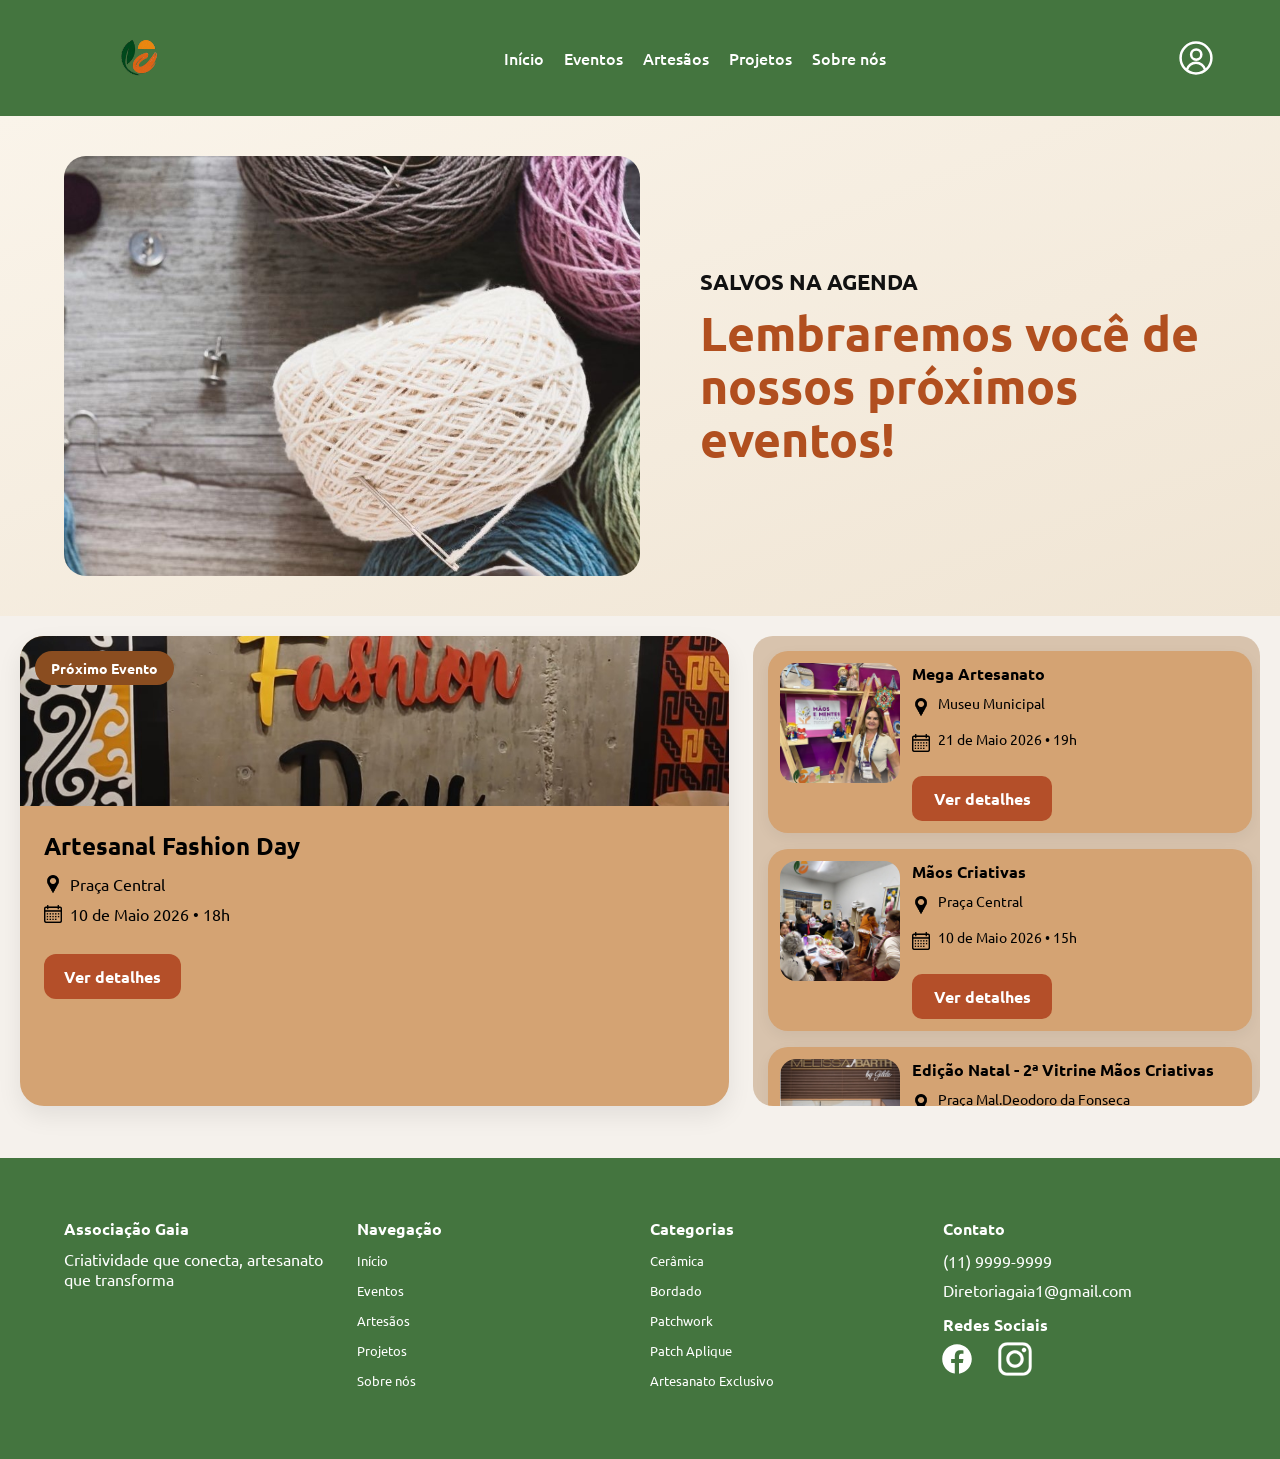
==== pages/agenda.html @ 04169948 "Corrige os links do footer para as categorias corretas." ====
<!DOCTYPE html>
<html lang="pt-BR">
<head>
    <meta charset="UTF-8">
    <meta name="viewport" content="width=device-width, initial-scale=1.0">
    <link rel="preconnect" href="https://fonts.googleapis.com">
<link rel="preconnect" href="https://fonts.gstatic.com" crossorigin>
<link href="https://fonts.googleapis.com/css2?family=Gravitas+One&family=Luckiest+Guy&family=Ubuntu:ital,wght@0,300;0,400;0,500;0,700;1,300;1,400;1,500;1,700&display=swap" rel="stylesheet">
    <title>Agenda | Associação Gaia</title>
    <link rel="stylesheet" href="../css/style.css">
    <script src="../js/script.js" defer></script>
</head>
<body>
    <!-- GLOBAL - HEADER PARA MOBILE E DESKTOP -->

    <header class="geral-header"> <!-- classe global -->
    <!-- MOBILE -->
      <nav class="mobile-header">
        <div class="mobile-header-container-flexbox-pai">
            <img src="../assets/logo-associacao-gaia.svg" alt="logo-gaia" class="header-logo-img">
            <img src="../assets/icone-tres-linhas-header.svg" alt="tres-linhas" class="header-tamanho-imagens" id="mobile-header-btn-menu">
        </div>
      </nav>

      <!-- DESKTOP -->
      <nav class="desktop-header"> 
        <img src="../assets/logo-associacao-gaia.svg" alt="logo-gaia" class="header-logo-img">
        <ul class="desktop-header-container-flexbox-pai">
            <li><a href="../index.html">Início</a></li>
            <li><a href="eventos.html">Eventos</a></li>
            <li><a href="artesaos.html">Artesãos</a></li>
            <li><a href="projetos.html">Projetos</a></li>
            <li><a href="sobre-nos.html">Sobre nós</a></li>
        </ul>
        <div>
            <img src="../assets/icone-user-header.svg" alt="icone-usuario" class="icone-usuario">
        </div>
      </nav>

      <aside id="mobile-header-sidebar">

        <div class="mobile-sidebar-cima">
             <button id="mobile-btnFechar-sidebar">X</button>
        </div>

        <div class="mobile-usuario-sidebar">
            <img src="../assets/icone-user-header.svg" alt="icone-usuario-sidebar" class="mobile-icone-usuario">
            <span>Minha conta</span>
        </div>

        <nav>
           <ul class="mobile-sidebar">
            <li><a href="../index.html">Início</a></li>
            <li><a href="eventos.html">Eventos</a></li>
           <li><a href="artesaos.html">Artesãos</a></li>
            <li><a href="projetos.html">Projetos</a></li>
            <li><a href="sobre-nos.html">Sobre nós</a></li>
           </ul>
        </nav>
      </aside>

      <div id="mobile-header-overlay" class="mobile-header-overlay-class"></div>
    </header>

    <main class="ga-page-agenda">
        <section class="ga-bck-agenda">
            <img src="../assets/capa-agenda.jpg" alt="Agenda de Eventos">
            <div class="ga-titulo-agenda">
                <h1>Salvos na Agenda</h1>
                <p class="ga-texto-titulo-agenda">Lembraremos você de nossos próximos eventos!</p>
            </div>
        </section>
        <section class="ga-agenda">

            <!-- PRÓXIMO EVENTO -->
            <section class="ga-layout-agenda">
                <section class="ga-proximo-evento">
                    <div class="ga-img-proximo">
                        <span class="ga-badge-proximo">Próximo Evento</span>
                        <img src="../assets/fashion-day.jpg" alt="Evento Fashion Day">
                    </div>
                    <div class="ga-info-proximo">
                        <h2>Artesanal Fashion Day</h2>
                    <div class="ga-local">
                        <img src="../assets/ponteiro-mapa.png" alt="">
                        <p>Praça Central</p>
                    </div>
                    <div class="ga-data">
                        <img src="../assets/calendario-eventos.png" alt="">
                        <p>10 de Maio 2026 • 18h</p>
                    </div>
                        <a href="evento.html?id=1" class="ga-btn-agenda">Ver detalhes</a>
                    </div>
                </section>

                <!-- OUTROS EVENTOS -->
                <section class="ga-lista-agenda">
                    <article class="ga-card-agenda" data-categoria="oficina">
                        <img src="../assets/maos-e-mentes.jpg" alt="Evento Mega Artesanato">
                        <div class="ga-card-info">
                            <h3>Mega Artesanato</h3>
                        <div class="ga-local">
                            <img src="../assets/ponteiro-mapa.png" alt="">
                            <p>Museu Municipal</p>
                        </div>
                        <div class="ga-data">
                            <img src="../assets/calendario-eventos.png" alt="">
                            <p>21 de Maio 2026 • 19h</p>
                        </div>
                            <a href="evento.html?id=2" class="ga-btn-card-agenda">Ver detalhes</a>
                        </div>
                    </article>

                    <article class="ga-card-agenda" data-categoria="exposicao">
                        <img src="../assets/maos-criativas.jpg" alt="Evento Mãos Criativas">
                        <div class="ga-card-info">
                            <h3>Mãos Criativas</h3>
                        <div class="ga-local">
                            <img src="../assets/ponteiro-mapa.png" alt="">
                            <p>Praça Central</p>
                        </div>
                        <div class="ga-data">
                            <img src="../assets/calendario-eventos.png" alt="">
                            <p>10 de Maio 2026 • 15h</p>
                        </div>
                            <a href="evento.html?id=3" class="ga-btn-card-agenda">Ver detalhes</a>
                        </div>
                    </article>

                    <article class="ga-card-agenda" data-categoria="feira">
                        <img src="../assets/Natal-maos-criativas.jpg" alt="Evento de natal mãos criativas">
                        <div class="ga-card-info">
                            <h3>Edição Natal - 2ª Vitrine Mãos Criativas</h3>
                        <div class="ga-local">
                            <img src="../assets/ponteiro-mapa.png" alt="">
                            <p>Praça Mal.Deodoro da Fonseca</p>
                        </div>
                        <div class="ga-data">
                            <img src="../assets/calendario-eventos.png" alt="">
                            <p>8 de Agosto 2026 • 20h</p>
                        </div>
                            <a href="evento.html?id=4" class="ga-btn-card-agenda">Ver detalhes</a>
                        </div>
                    </article>
                </section>
            </section>
        </section>
    </main>

    <!-- GLOBAL - FOOTER PARA MOBILE E DESKTOP -->
    <footer class="footer-container-grid-pai">
        <div class="footer-grid-bloco1">    
          <h3>Associação Gaia</h3>
          <p>Criatividade que conecta, artesanato que transforma</p>
        </div>

        <div class="footer-grid-bloco2">
            <h4>Navegação</h4>
            <ul>
                <li><a href="../index.html">Início</a></li>
                <li><a href="eventos.html">Eventos</a></li>
                <li><a href="artesaos.html">Artesãos</a></li>
                <li><a href="projetos.html">Projetos</a></li>
                <li><a href="sobre-nos.html">Sobre nós</a></li>
            </ul>
        </div>
           
        <div class="footer-grid-bloco3">
            <h4>Categorias</h4>
            <ul>
                <li><a href="artesaos.html" aria-label="Ver artesãos que trabalham com Cerâmica">Cerâmica</a></li>
                <li><a href="artesaos.html" aria-label="Ver artesãos que trabalham com Bordado">Bordado</a></li>
                <li><a href="artesaos.html" aria-label="Ver artesãos que trabalham com Patchwork">Patchwork</a></li>
                <li><a href="artesaos.html" aria-label="Ver artesãos que trabalham com Patch Aplique">Patch Aplique</a></li>
                <li><a href="artesaos.html" aria-label="Ver artesãos de Artesanato Exclusivo">Artesanato Exclusivo</a></li>
            </ul>
        </div>
    
        <div class="footer-grid-bloco4">
            <h4>Contato</h4>
            <p>(11) 9999-9999</p>
            <p>Diretoriagaia1@gmail.com</p>

            <h4>Redes Sociais</h4>
            <div>
                <a href="https://www.facebook.com/AssociacaoGAIA1" target="_blank">
                    <img src="../assets/icone-facebook-footer.svg" alt="icone-facebook-rodape"
                        class="header-tamanho-imagens footer-rede-social" loading="lazy" width="400" height="300">
                </a>
                <a href="https://www.instagram.com/associacaogaia/" target="_blank">
                    <img src="../assets/icone-instagram-footer.svg" alt="icone-instagram-rodape"
                        class="header-tamanho-imagens footer-rede-social" loading="lazy" width="400" height="300">
                </a>
            </div>
        </div>   
    </footer>
        <div vw class="enabled">
    <div vw-access-button class="active"></div>
    <div vw-plugin-wrapper>
        <div class="vw-plugin-top-wrapper"></div>
    </div>
</div>
</body>
</html>
---- css/style.css ----
/* ==========================
    VARIÁVEIS
========================== */

/* :ROOT */
:root{
  --cor-principal:#44753f; 
  --cor-fonte: white; 
  --cor-fonte-preta: #1c1c1c; 
  --cor-botao-principal: #b44f29; 
  --cor-badge: #6b4f2a;
  --cor-flecha: #b14f1f;
  --cor-info-artesao: #d4a373;
  --cor-botao-hover: #a34d22;
  --cor-fonte-medio: #4a3f37;
  --cor-fonte-claro:  #6c5848;
  --cor-fundo-bege-claro: #fff8f3;
  --cor-marrom-claro: #7a3118;
  --cor-hover-btn-artesao: #4e3a1e;
  --cor-destaque-sn: #f0a060;
  --cor-bege-claro-gradiante: #faf4ea;
  --cor-bege2-claro-gradiante: #f6ecdd;
  --cor-hover-link:   #f4f4f4;
  --cor-verde-titulo: #3a6b35;
  --cor-hero-medio:   #f0e5d4;
  --cor-fonte-escuro: #4f3021;
  --cor-fonte-marrom-medio: #5c2612;
}

/* ==========================
    RESET
========================== */
* {
    margin: 0;
    padding: 0;
    box-sizing: border-box; 
}

img {
    max-width: 100%;  
    display: block;
}
/* ==========================
   CLASSES BASE
========================== */

.card-base{
    display: flex;
    flex-direction: column;
    border-radius: 10px;
    overflow: hidden;
    box-shadow: 0 4px 18px rgba(60, 33, 20, 0.08);
    transition: transform 0.22s ease, box-shadow 0.22s ease;
}

.card-base:hover{
    transform: translateY(-4px);
    box-shadow: 0 14px 32px rgba(60, 33, 20, 0.14);
}

.card-base__img{
    width: 100%;
    object-fit: cover;
    display: block;
    flex-shrink: 0;
}

.card-base__corpo{
    display: flex;
    flex-direction: column;
    padding: 12px;
    flex: 1;
}

.pagina-base__gradiante{
    background: linear-gradient(180deg, var(--cor-bege-claro-gradiante) 0%, var(--cor-bege2-claro-gradiante) 100%);
    color: var(--cor-fonte-preta);
}

.wrap-base__central{
    max-width: 76rem;
    margin: 0 auto;
    padding: 0 1.25rem;
}

.hero-base__gradiente {
    background: linear-gradient(160deg, var(--cor-bege-claro-gradiante) 0%, var(--cor-bege2-claro-gradiante) 100%);
}

.hero-base__titulo {
    font-size: clamp(2.1rem, 5.5vw, 3.8rem);
    font-weight: 700;
    line-height: 1.05;
    letter-spacing: -0.03em;
    color: var(--cor-fonte-preta);
    margin-bottom: 1rem;
}

.hero-base__paragrafo{
   font-size: 1rem;
   line-height: 1.65;
   color: var(--cor-fonte-medio);
   max-width: 32rem;
   margin-bottom: 1.75rem; 
}

.btn-base__principal{
    display: inline-block;
    background: var(--cor-botao-principal);
    color: var(--cor-fonte);
    font-weight: 700;
    font-size: 0.95rem;
    padding: 0.8rem 1.75rem;
    border-radius: 0.5rem;
    text-decoration: none;
    transition: background 0.2s, transform 0.2s;
}

.btn-base__principal:hover,
.btn-base__principal:focus-visible{
    background: var(--cor-botao-hover);
    transform: translateY(-2px);
    outline: none;
}

.label-base__secao{
    display: inline-block;
    font-size: 0.78rem;
    font-weight: 700;
    letter-spacing: 0.08em;
    text-transform: uppercase;
    color: var(--cor-botao-principal);
    margin-bottom: 0.5rem;
}

.catalogo-base__grid{
    display: grid;
    gap: 1.25rem;
}

.catalogo-base__head{
    display: grid;
    gap: 1rem;
    margin-bottom: 1.75rem;
}

.filtros-base__wrap{
    display: flex;
    flex-wrap: wrap;
    gap: 0.5rem;
    margin-bottom: 2rem;
}

.filtro-base__btn{
    border: 2px solid rgba(47, 39, 34, 0.18);
    border-radius: 999px;
    background: transparent;
    color: var(--cor-fonte-medio);
    font-size: 0.88rem;
    font-weight: 600;
    padding: 0.45rem 1.1rem;
    cursor: pointer;
    transition: background 0.18s, color 0.18s, border-color 0.18s;
}

.filtro-base__btn:hover,
.filtro-base__btn:focus-visible{
    border-color: var(--cor-botao-principal);
    color: var(--cor-botao-principal);
    outline: none;
}

.filtro-base-btn__ativo,
.sa-filter-btn--active,
.ln-art-tab--active{
    background: var(--cor-botao-principal);
    border-color: var(--cor-botao-principal);
    color: var(--cor-fonte);
}

.lista-base__vazia{
    text-align: center;
    color: var(--cor-fonte-medio);
    font-size: 1rem;
    padding: 3rem 0;
}

body{
    font-family: "Ubuntu", sans-serif;
}

/* ==========================
   HEADER
========================== */

/* GLOBAL - APLICADO PARA MOBILE E DESKTOP*/
.geral-header{
    background-color: var(--cor-principal);
    color: var(--cor-fonte);
}

/* GLOBAL - CSS DO HEADER PARA MOBILE */
.mobile-header-container-flexbox-pai{
    display: flex; 
    justify-content: space-between;
    align-items: center;
    padding: 1rem 1rem 1rem 0; 
    font-size: 0.875rem;
    width: 100%; 
}

.header-tamanho-imagens {
    width: 26px;     
    height: auto;    
    display: block; 
    margin-right: 30px; 
}

.header-logo-img{
    width: 150px;
    height: auto;
    display: block;
}

.desktop-header{
   display: none;
}

#mobile-header-sidebar{
    position: fixed;
    top: 0;
    right: 0;
    width: 250px;
    height: 100%;
    background-color: var(--cor-principal);
    z-index: 1000;
    transform: translateX(100%);
    transition: 0.5s;
    padding: 20px;
}

#mobile-header-sidebar.active{
    transform: translateX(0); 
}

.mobile-sidebar a{
    color: var(--cor-fonte);
    text-decoration: none;
    font-size: 1.1rem;
}

.mobile-sidebar li{
    margin-bottom: 25px;
    list-style: none;
}

.mobile-sidebar li:last-child {
    margin-bottom: 0;
}

.mobile-header-overlay-class{
    position: fixed;
    top: 0;
    left: 0;
    width: 100%;
    height: 100%;
    background: rgba(0,0,0,0.6);
    z-index: 999;
    display: none;
}

.mobile-header-overlay-class.active{
    display: block;
}

.mobile-sidebar-cima{
    display: flex;
    justify-content: flex-end;
    width: 100%;
}

#mobile-btnFechar-sidebar{
    background: none;
    border: none;
    color: var(--cor-fonte);
    font-size: 2rem;
    cursor: pointer;
    padding: 10px;
    line-height: 1;
}

.mobile-usuario-sidebar{
    display: flex;
    flex-direction: column;
    align-items: center;
    padding: 20px 0;
    border-bottom: 1px solid  rgba(255, 255, 255, 0.1);
    margin-bottom: 20px;
}

.mobile-icone-usuario{
    width: 60px;
    height: 60px;
    border-radius: 50%;
    margin-bottom: 10px;
}

/* ---------- LARISSA - INDEX ---------- */

/* DESTAQUE DO MÊS - CSS PARA MOBILE */

.la-secao-destaque-mes{
   display: flex;
   flex-direction:column;
   align-items: center;
   padding: 40px 20px;
   color: var(--cor-fundo-bege-claro);
   text-align: center;
   gap: 20px;
   position: relative;
   background-color: transparent;
   background-image: url('../assets/destaque-mes-mg-fundo.png');
   background-size: cover;
   background-position: center;
}

.la-destaque-mes-badge{
    background-color: var(--cor-badge);
    color: var(--cor-fonte);
    padding: 5px 15px;
    border-radius: 20px;
    font-size: 0.8rem;
    font-weight: bold;
    display: inline-block;
    margin-bottom: 15px;
}

.la-destaque-mes-div h1{
    font-size: clamp(1.8rem, 7vw, 3rem); 
    color: var(--cor-fonte-preta);
    font-weight: 800;
    margin-bottom: 20px;
    line-height: 1.3;
    overflow: hidden;
}

.la-destaque-titulo-destaque{
    color: var(--cor-botao-principal);
    display: block;
    white-space: nowrap;
}

.la-destaque-mes-info p{
    font-size: 1.1rem;
    color: var(--cor-fonte-preta);
    margin-bottom: 8px;         
    letter-spacing: 0.03em;     
}

.la-destaque-mes-botoes{
    display: flex;
    flex-direction: column;
    width: 100%;
    max-width: 300px;
    gap: 15px;
    margin-top: 20px;
}

.la-btn-destaque-mes{
    display: flex;
    align-items: center;
    justify-content: center;
    gap: 5px;
    background-color: var(--cor-botao-principal);
    color: var(--cor-fonte);
    padding: 12px 25px;
    border-radius: 8px;
    text-decoration: none;
    font-weight: bold;
    font-size: 1rem;           
    letter-spacing: 0.08em;
    text-transform: uppercase;
}

.la-btn-destaque-mes img{
    width: 18px;
    height: auto;
}

.la-btn-destaque-mes:hover{
    background-color: var(--cor-botao-hover);
     transition: background-color 0.2s;
}

.la-imagem-principal-destaque{
    width: 100%;
    max-width: 600px;
    height: 320px;
    object-fit: cover;
    border-radius: 15px;
    box-shadow: 0 10px 20px rgba(0,0,0,0.1);
}

.la-destaque-mes-imagem{
    display: flex;
    flex-direction: column;
    align-items: center;
    width: 100%;
    max-width: 600px;
} 

.la-destaque-mes-imagem p{
    font-size: 1rem;
    color: var(--cor-fonte-preta);
    margin-top: 15px;
    font-style: italic;
    max-width: 400px;
    width: 100%;
    line-height: 1.5;
    letter-spacing: 0.03em;
}

.la-destaque-mes-info{
    display: flex;
    align-items: center;
    justify-content: center;
    gap: 10px;
    margin-bottom: 15px;
}

.la-icones-destaque-mes{
    width: 22px;
    height: auto;
    object-fit: contain;
    display: block;
}

.la-destaque-mes-info p{
    margin: 0;
    line-height: 1;
}

.la-secao-destaque-mes::before{
        content: '';
        position: absolute;
        inset: 0;
        background: rgba(253, 251, 246, 0.75);
        z-index: 0;
}

.la-destaque-mes-div, .la-destaque-mes-imagem{
        position: relative;
        z-index: 1;
}

.la-carrossel-wrapper,
.la-artesaos-carrossel-wrapper {
    max-width: 100%;
    align-items: stretch; 
}

/* ----- LANA - ARTESÃOS ----- */

/* ----- HEADER ARTESÃOS - CSS PARA MOBILE -----*/

/* HERO */
.ln-art-hero {
    padding: 1.25rem 0 1.5rem;
}

.ln-art-hero-inner {
    display: grid;
    gap: 0.75rem;
}

.ln-art-highlight{ 
    color: var(--cor-botao-principal); 
}

.ln-art-hero-copy {
    position: relative;
    z-index: 1;
    max-width: 56rem;
}

.ln-art-hero-copy p {
    font-size: 1rem;
    line-height: 1.65;
    color:  var(--cor-fonte-medio);
    max-width: 32rem;
    margin-bottom: 1.75rem;
}

/* ----- LANA — ARTESÃ SOLO ----- */

/* ----- HEADER ARTESÃ SOLO - CSS PARA MOBILE ----- */
.ln-det-page {
    background: linear-gradient(180deg, var(--cor-bege-claro-gradiante) 0%, var(--cor-bege2-claro-gradiante) 100%);
    color:  var(--cor-fonte-preta);
}

/* HERO */
.ln-det-hero {
    background: transparent;
    padding: 2.5rem 0 3rem;
}

.ln-det-hero-inner {
    display: grid;
    gap: 2rem;
}

.ln-det-lead {
    font-size: 1rem;
    line-height: 1.65;
    color:  var(--cor-fonte-medio);
    max-width: 34rem;
    margin-bottom: 1.2rem;
}

.ln-det-tags {
    display: flex;
    flex-wrap: wrap;
    gap: 0.45rem;
    margin-bottom: 1.5rem;
}

.ln-det-tags span {
    font-size: 0.8rem;
    font-weight: 600;
    color:  var(--cor-fonte-medio);
    background: rgba(180, 79, 41, 0.1);
    border-radius: 999px;
    padding: 0.3rem 0.8rem;
}

.ln-det-hero-actions {
    display: flex;
    flex-wrap: wrap;
    gap: 0.75rem;
    align-items: center;
}

.ln-det-btn-ghost {
    font-size: 0.88rem;
    font-weight: 700;
    color:  var(--cor-fonte-medio);
    text-decoration: none;
    transition: color 0.18s;
}

.ln-det-btn-ghost:hover { 
    color: var(--cor-botao-principal); 
}

/* ----- SARA - PROJETOS ----- */

/* HEADER PROJETOS — CSS PARA MOBILE */

/* RÓTULOS */
.sa-label--light { color: rgb(255, 255, 255); }

/* HERO */
.sa-hero {
    padding: 2.5rem 0 3rem;
}

.sa-hero-inner {
    display: grid;
    gap: 2rem;
}

.sa-highlight { 
    color: var(--cor-botao-principal); 
}

.sa-hero-copy .hero-base__titulo {
    font-size: clamp(2.1rem, 5.5vw, 3.8rem);
    color: var(--cor-fonte-preta);
    margin-bottom: 1rem;
}

.sa-hero-copy p {
    font-size: 1rem;
    line-height: 1.65;
    color:  var(--cor-fonte-medio);
    max-width: 32rem;
    margin-bottom: 1.75rem;
}

.sa-btn--outline {
    background: transparent;
    border: 2px solid rgba(255,255,255,0.8);
    color: var(--cor-fonte);
}

.sa-btn--outline:hover,
.sa-btn--outline:focus-visible {
    background: rgba(255,255,255,0.15);
}

/* ----- LANA — SOBRE NÓS -----*/

/* ----- HEADER SOBRE NÓS - CSS PARA MOBILE -----*/
.ln-sn-page {
    background: linear-gradient(180deg, var(--cor-bege-claro-gradiante) 0%, var(--cor-bege2-claro-gradiante) 100%);
    color: var(--cor-fonte-preta);
}

.ln-sn-wrap {
    max-width: 76rem;
    margin: 0 auto;
    padding: 0 1.25rem;
}

.ln-sn-btn {
    display: inline-block;
    background: var(--cor-botao-principal);
    color: var(--cor-fonte);
    font-weight: 700;
    font-size: 0.95rem;
    padding: 0.8rem 1.75rem;
    border-radius: 0.5rem;
    text-decoration: none;
    transition: background 0.2s, transform 0.2s;
}

.ln-sn-btn:hover,
.ln-sn-btn:focus-visible {
    background: var(--cor-botao-hover);
    transform: translateY(-2px);
    outline: none;
}

.ln-sn-testimonial-footer {
    display: flex;
    align-items: center;
    justify-content: space-between;
    gap: 1rem;
    border-top: 1px solid rgba(47, 39, 34, 0.08);
    padding-top: 0.85rem;
    margin-top: auto;
}

.ln-sn-testimonial-footer strong {
    display: block;
    font-size: 0.9rem;
    color: var(--cor-fonte-preta);
    margin-bottom: 0.1rem;
}

.ln-sn-testimonial-footer span {
    font-size: 0.78rem;
    color: var(--cor-fonte-claro);
}

.ln-sn-hist-top,
.ln-sn-hist-side {
    display: flex;
    align-items: flex-start;
    gap: 0.75rem;
}

/* HERO */
.ln-sn-hero {
    position: relative;
    padding: 5rem 0 5.5rem;
    min-height: 30rem;
    display: flex;
    align-items: center;
    overflow: hidden;
}

.ln-sn-hero::before {
    content: "";
    position: absolute;
    inset: -10px;
    background: url('../assets/fundo-sobrenos.jpg') center/cover no-repeat;
    filter: blur(5px);
    z-index: 0;
}

.ln-sn-hero::after {
    content: "";
    position: absolute;
    inset: 0;
    background: linear-gradient(to bottom, rgba(15,8,4,0.48) 0%, rgba(15,8,4,0.68) 100%);
    z-index: 1;
}

.ln-sn-hero .ln-sn-wrap {
    position: relative;
    z-index: 2;
}

.ln-sn-hero-inner {
    display: flex;
    flex-direction: column;
    align-items: center;
    text-align: center;
}

.ln-sn-hero-copy {
    max-width: 54rem;
}

.ln-sn-hero .ln-sn-label {
    color: var(--cor-destaque-sn);
}

.ln-sn-hero-copy h1 {
    font-size: clamp(2.4rem, 6vw, 4.4rem);
    font-weight: 700;
    line-height: 1.05;
    letter-spacing: -0.03em;
    color: var(--cor-fonte);
    margin-bottom: 1rem;
}

.ln-sn-highlight { 
    color: var(--cor-destaque-sn); 
}

.ln-sn-hero-copy p {
    font-size: 1.05rem;
    line-height: 1.65;
    color: rgba(255,255,255,0.78);
    max-width: 38rem;
    margin: 0 auto 1.75rem;
}

.ln-sn-btn-ghost {
    display: inline-block;
    border: 2px solid rgba(47, 39, 34, 0.2);
    color:  var(--cor-fonte-medio);
    font-weight: 700;
    font-size: 0.9rem;
    padding: 0.7rem 1.4rem;
    border-radius: 0.5rem;
    text-decoration: none;
    transition: border-color 0.18s, color 0.18s;
    white-space: nowrap;
}

.ln-sn-btn-ghost:hover {
    border-color: var(--cor-botao-principal);
    color: var(--cor-botao-principal);
}

/* GLOBAL - CSS DO HEADER PARA TABLET E DESKTOP */
@media(min-width: 768px){
    .mobile-header{
        display: none;
    }

    .desktop-header{
        display: flex;
        justify-content: space-between;
        align-items: center;
        padding: 1rem 5%;
    }

    .desktop-header-container-flexbox-pai{
        display: flex;
        gap: 20px;
        list-style: none;
    }

    .desktop-header-container-flexbox-pai a{
        color: var(--cor-fonte);
        text-decoration: none;
        font-weight: 500;
    }

    .icone-usuario{
        width: 40px;
        height: auto;
        display: block;
    }

     .desktop-header-container-flexbox-pai a:hover {
        color: var(--cor-hover-link);
        text-decoration: underline; 
        transition: 0.3s;
    }
}

/*==========================
HEADER - CSS PARA TABLETS 
==========================*/

/* ---------- LARISSA - INDEX ---------- */
@media(min-width: 768px){

     .la-carrossel {
        grid-auto-columns: 49%;
    }

    .la-artesaos-carrossel {
        grid-auto-columns: calc(50% - 8px);
    }

    .la-destaque-titulo-destaque {
        white-space: normal;
    }

    .la-secao-destaque-mes{
        flex-direction: row;
        justify-content: center;
        align-items: center;
        text-align: left;
        padding: 80px 5%;
        gap: 40px;
        margin: 0 auto;    
    }

    .la-destaque-mes-div{
        display: flex;
        flex: 1;
        flex-direction: column;
        align-items: flex-start;
        max-width: 480px;       
    }

    .la-destaque-mes-imagem{
        display: flex;
        flex: 0 0 auto;       
        flex-direction: column;
        align-items: center;
        width: 380px;            
    }

    .la-destaque-mes-botoes{
        flex-direction: row;
        max-width: none;
        width: auto;
    }

    .la-imagem-principal-destaque{
        max-width: 380px;
        height: 220px;
        object-fit: cover;
        display: block;
    }

    .la-destaque-mes-info{
        justify-content: flex-start;
        width: 100%;
    }

    .la-destaque-mes-wrapper{
        display: flex;
        flex-direction: row;
        align-items: center;
        gap: 40px;
        max-width: 1000px;
        width: 100%;
        margin: 0 auto;
    }
}

/* DESTAQUE DO MÊS - CSS PARA DESKTOP */

@media(min-width: 1200px){
      .la-secao-destaque-mes {
        display: grid;
        grid-template-columns: minmax(450px, 1fr) minmax(400px, 1fr); 
        column-gap: clamp(2rem, 5vw, 7.5rem);
        width: 100%;
        max-width: none;
        margin: 0;         
        justify-content: center;
        padding-left: clamp(2rem, 10vw, 15rem);  
        padding-right: clamp(2rem, 10vw, 15rem);
    }

    .la-destaque-mes-div{
        max-width: 560px;
    }

    .la-destaque-mes-div h1{
        font-size: clamp(2.1rem, 5.5vw, 3.8rem);
        margin-bottom: 30px;
    }

    .la-destaque-mes-imagem{
        width: 100%;
        max-width: 600px;
    }

    .la-imagem-principal-destaque{
        width: 100%;
        max-width: 600px;
        height: 320px;
        object-fit: cover;
    }
}

/* GLOBAL - CSS FOOTER PARA MOBILE */
.footer-container-grid-pai {
    display: grid;
    grid-template-columns: repeat(2, 1fr);
    gap: 20px;
    padding: 40px 16px;
    background-color: var(--cor-principal);
    color: var(--cor-fonte);
}

.footer-container-grid-pai h3, 
.footer-container-grid-pai h4 {
    margin-bottom: 10px;
    font-size: 1rem;
}

.footer-container-grid-pai ul {
    list-style: none;
}

.footer-container-grid-pai li {
    margin-bottom: 10px;
}

.footer-container-grid-pai a {
    text-decoration: none; 
    color: var(--cor-fonte);
    font-size: 0.8rem;
    transition: 0.3s;
}

.footer-container-grid-pai a:hover {
    opacity: 0.7; 
}

.footer-grid-bloco4 div {
    display: flex;
    gap: 0px;
    margin-top: 10px;
    align-items: center;
}

.footer-grid-bloco4 img {
    cursor: pointer;
    width: 28px;
    transition: transform 0.2s;
}

.footer-grid-bloco4 img:hover {
    transform: scale(1.2); 
}

.footer-grid-bloco4 p{
    line-height: 1.6; 
      margin-bottom: 0.2rem;
}

.footer-grid-bloco4 h4{
    margin-top: 10px;
    margin-bottom: 10px;
}

.footer-grid-bloco4 h4:first-child {
    margin-top: 0;
}

.footer-rede-social{
    transform: scale(1.2);
}

/* GLOBAL - CSS FOOTER PARA DESKTOP */
@media (min-width: 768px) {
    .footer-container-grid-pai {
        grid-template-columns: repeat(4, 1fr); /* Footer separado em 4 colonas */
        align-items: start;
        padding: 60px 5%;
    }
}

/* ---------- LARISSA - INDEX ---------- */

/* EVENTOS EM DESTAQUE - CSS PARA MOBILE */
.la-proximas-feiras{
    padding: 40px 20px 20px;
    background-color: var(--cor-fundo-bege-claro);
    text-align: center;
    border-top: 2px solid rgba(77, 43, 28, 0.2);
}

.la-proximas-feiras-titulos h2 {
    font-size: 1.8rem;
    color: var(--cor-fonte-preta);
    letter-spacing: 0.08em;
    margin-bottom: 10px;
}

.la-proximas-feiras-titulos p{
    font-size: 1rem;
    color: var(--cor-fonte-preta);
    max-width: 480px;
    margin: 0 auto 30px;
    line-height: 1.5;
}

.la-carrossel-wrapper{
    display: grid;
    grid-template-columns: 36px 1fr 36px;
    align-items: center;
    gap: 10px;
    max-width: 100%;
    margin: 0 auto;
}

.la-carrossel{
    display: grid;
    grid-auto-flow: column;
    grid-auto-columns: 100%;
    gap: 18px;
    overflow-x: auto;
    scroll-snap-type: x mandatory;
    scroll-behavior: smooth;
    -webkit-overflow-scrolling: touch;
    scrollbar-width: none;
    list-style: none;
    padding: 8px 2px;
}

.la-carrossel::-webkit-scrollbar{
    display: none;
}

.la-card{
    scroll-snap-align: start;
}

.la-card-inner{
    display: grid;
    grid-template-rows: 1fr auto;
    grid-template-columns: 1fr;
    position: relative;
    border-radius: 12px;
    overflow: hidden;
    aspect-ratio: 1/1;
    background-color: var(--cor-fonte-preta);
    transition: transform 0.3s ease;
    cursor: pointer;
}

.la-card-img {
    grid-row: 1 / -1;            
    grid-column: 1;
    width: 100%;
    height: 100%;
    object-fit: cover;
    display: block;
}

.la-card-badge {
    position: absolute;
    top: 12px;
    left: 12px;
    background-color: var(--cor-badge);
    color: var(--cor-fonte);
    padding: 4px 12px;
    border-radius: 20px;
    font-size: 0.75rem;
    font-weight: bold;
}

.la-card-btn {
    position: absolute;
    bottom: 12px;
    left: 12px;
    display: inline-flex;
    align-items: center;
    gap: 6px;
    background-color: var(--cor-flecha);
    color: var(--cor-fonte);
    padding: 8px 16px;
    border-radius: 8px;
    text-decoration: none;
    font-weight: bold;
    transition: background-color 0.2s;
    font-size: 1rem;           
    letter-spacing: 0.08em;
}

.la-card-btn:hover {
    background-color: var(--cor-botao-hover);
}

.la-carrossel-dots {
    display: none;
    justify-content: center;
    gap: 8px;
    margin-top: 16px;
}

.la-dot {
    width: 8px;
    height: 8px;
    border-radius: 50%;
    background-color: #ccc;
    cursor: pointer;
    border: none;
    transition: background-color 0.3s;
}

.la-dot.active {
    background-color: var(--cor-flecha);
}

.la-btn-ver-mais,
.la-btn-artesaos-ver-mais{
    display: inline-flex;
    align-items: center;
    gap: 8px;
    margin-top: 30px;
    background-color: var(--cor-badge);
    color: var(--cor-fonte);
    padding: 12px 25px;
    border-radius: 8px;
    text-decoration: none;
    font-weight: bold;
    transition: background-color 0.2s;
    font-size: 1.2rem;           
    letter-spacing: 0.08em;
}

.la-btn-artesaos-ver-mais {
    font-size: 1.2rem;
    padding: 14px 28px;     
    letter-spacing: 0.05em;
}

.la-btn-ver-mais img {
    width: 18px;
    height: auto;
}

.la-btn-ver-mais:hover,
.la-btn-artesaos-ver-mais:hover {
    background-color: var(--cor-hover-btn-artesao);
}

.la-card-inner:hover {
    transform: scale(1.04);
}

.la-card-inner:active {
    transform: scale(0.97); 
    transition: transform 0.1s ease;
}

/*  EVENTOS EM DESTAQUE - CSS PARA TABLETS  */
@media (min-width: 768px) {
    .la-carrossel {
        grid-auto-columns: 49%;
    }

    .la-artesaos-carrossel {
        grid-auto-columns: calc(50% - 8px);
    }

    .la-destaque-titulo-destaque {
        white-space: normal;
    }

    .la-secao-destaque-mes{
        flex-direction: row;
        justify-content: center;
        align-items: center;
        text-align: left;
        padding: 80px 5%;
        gap: 40px;
        margin: 0 auto;    
    }
}

/*  EVENTOS EM DESTAQUE - CSS PARA DESKTOP  */
@media (min-width: 1024px) {
    .la-proximas-feiras {
        padding: 60px 5% 30px;
    }

    .la-carrossel {
        grid-auto-columns: 32.5%;
    }

    .la-proximas-feiras-titulos h2 {
        font-size: 2.2rem;
    }
}

/* ARTESAOS EM DESTAQUE - MOBILE */
.la-artesaos-destaque {
    padding: 20px 20px 40px;
    background-color: var(--cor-hero-medio);
    text-align: center;
    border-top: 2px solid rgba(77, 43, 28, 0.2);
}

.la-artesaos-header h2 {
    font-size: 1.8rem;
    color: var(--cor-fonte-preta);
    letter-spacing: 0.08em;
    margin-bottom: 15px;
}

.la-artesaos-header p {
    font-size: 1rem;
    color: var(--cor-fonte-medio);
    max-width: 500px;
    margin: 0 auto 15px;
    line-height: 1.5;
}

.la-artesaos-carrossel-wrapper {
    display: grid;
    grid-template-columns: 36px minmax(0, 1fr) 36px;
    align-items: center;
    gap: 10px;
}

.la-artesaos-carrossel {
    display: grid;
    grid-auto-flow: column;
    grid-auto-columns: 100%;
    gap: 16px;
    overflow-x: auto;
    scroll-snap-type: x mandatory;
    scroll-behavior: smooth;
    -webkit-overflow-scrolling: touch;
    scrollbar-width: none;
    list-style: none;
    padding: 8px 2px;
    min-width: 0;
}

.la-artesaos-carrossel::-webkit-scrollbar {
    display: none;
}

.la-artesao-card {
    display: flex;
    scroll-snap-align: start;
    min-width: 0;
}

.la-artesao-inner {
    display: grid;
    grid-template-rows: auto 1fr;
    height: 100%;
    width: 100%;
}

.la-artesao-inner:hover {
    transform: scale(1.03);
}

.la-artesao-inner:active {
    transform: scale(0.97);
    transition: transform 0.1s ease;
}

.la-artesao-foto {
    background-color: var(--cor-fonte-preta);
    aspect-ratio: unset;
    width: 100%;
    height: 200px;
    overflow: hidden;
}

.la-artesao-foto img {
    width: 100%;
    height: 100%;
    object-fit: cover;
    display: block;
}

.la-artesao-info {
    background-color: var(--cor-info-artesao);
    padding: 16px;
    text-align: left;
    font-weight: 700;           
    font-size: 1rem;            
    letter-spacing: 0.08em; 
}

.la-artesao-info h3 {
    color: var(--cor-fonte-marrom-medio);
    font-size: 1.1rem;
    margin-bottom: 4px;
}

.la-artesao-info p {
    color: var(--cor-fonte-marrom-medio);
    font-size: 0.85rem;
    margin-bottom: 10px;
}

.la-artesao-badges {
    display: flex;
    flex-wrap: wrap;
    gap: 6px;
}

.la-badge {
    background-color: rgba(0,0,0,0.25);
    color: var(--cor-fonte);
    padding: 3px 10px;
    border-radius: 20px;
    font-size: 0.75rem;
}
/* CLASSE PARA OS BOTÕES EM FLECHA NAS SEÇÕES EVENTOS E ARTESÃOS */
.la-btn-flecha{
    width: 36px;
    height: 36px;
    border: none;
    border-radius: 50%;
    background-color: var(--cor-flecha);
    display: flex;
    align-items: center;
    justify-content: center;
    cursor: pointer;
    padding: 0;
}

.la-btn-flecha img{
    width: 18px;
    height: 18px;
    object-fit: contain;
}

.la-btn-flecha:hover {
    background-color: var(--cor-botao-hover);
}

/* ARTESÕES EM DESTAQUE - DESKTOP */
@media (min-width: 1024px) {
    .la-artesaos-destaque {
        padding: 30px 5% 60px;
    }

    .la-artesaos-header h2 {
        font-size: 2.2rem;
    }

    .la-proximas-feiras {
        padding: 60px 5% 30px;
    }

    .la-artesaos-carrossel {
        grid-auto-columns: calc(33.333% - 11px);
    }
}
/*------------------------------*/

/* ----- SARA ----- */

/* MOSAICO HERO */
.sa-hero-mosaic {
    display: grid;
    grid-template-columns: 1fr 1fr;
    grid-template-rows: 11rem 9rem;
    gap: 0.75rem;
}

.sa-mosaic-main{ 
    grid-column: 1 / -1; 
}

.sa-mosaic-img {
    border-radius: 1rem;
    display: flex;
    flex-direction: column;
    align-items: flex-start;
    justify-content: flex-end;
    padding: 1rem 1.1rem;
    position: relative;
    overflow: hidden;
}

.sa-mosaic-img i {
    position: absolute;
    top: 50%;
    left: 50%;
    transform: translate(-50%, -65%);
    font-size: 3rem;
    color: rgba(255,255,255,0.25);
}

.sa-mosaic-img span {
    position: relative;
    z-index: 1;
    font-size: 0.82rem;
    font-weight: 700;
    color: rgba(255,255,255,0.92);
    line-height: 1.3;
}

.sa-mosaic-img::after {
    content: "";
    position: absolute;
    inset: 0;
    background: linear-gradient(to top, rgba(30,10,0,0.55) 0%, transparent 60%);
}

.sa-mosaic-img--a {
    background: url('../assets/fundo-mosaico-artesao-a.jpg') center/cover no-repeat;
}

.sa-mosaic-img--c {
    background: url('../assets/fundo-mosaico-c.jpg') center/cover no-repeat;
}

.sa-mosaic-img--mutual {
    background: url('../assets/fundo-mosaico-mural.jpg') center/cover no-repeat;
}

/* CATÁLOGO */
.sa-catalogo {
    padding: 3rem 0 4rem;
}

.sa-catalogo-head {
    display: grid;
    gap: 1rem;
    margin-bottom: 1.75rem;
}

.sa-catalogo-head h2 {
    font-size: clamp(1.6rem, 4vw, 2.6rem);
    font-weight: 700;
    letter-spacing: -0.02em;
    color:  var(--cor-fonte-preta);
    line-height: 1.1;
}

.sa-catalogo-desc {
    font-size: 0.95rem;
    color:  var(--cor-fonte-medio);
    line-height: 1.65;
    max-width: 38rem;
    align-self: end;
}

/* SEPARADOR ENTRE SEÇÕES DE CATÁLOGO */
.sa-section + .sa-section {
    border-top: 2px solid rgba(47,39,34,0.1);
    padding-top: 3rem;
}

/* FILTROS */
.sa-filter-btn {
    transition: background 0.18s, color 0.18s, border-color 0.18s, transform 0.18s;
}

.sa-filter-btn:hover,
.sa-filter-btn:focus-visible {
    border-color: var(--cor-botao-principal);
    color: var(--cor-botao-principal);
    outline: none;
}

/* GRID DE CARDS */

.sa-card {
    background: var(--cor-info-artesao);
}

.sa-card:hover {
    transform: translateY(-4px);
    box-shadow: 0 14px 32px rgba(60,33,20,0.14);
}

.sa-card-img {
    height: 11rem;
    display: flex;
    align-items: flex-end;
    justify-content: flex-start;
    padding: 0.85rem 1rem;
    position: relative;
    overflow: hidden;
}

.sa-card-img::after {
    content: "";
    position: absolute;
    inset: 0;
    background: linear-gradient(to top, rgba(20,6,0,0.52) 0%, transparent 55%);
}

.sa-card-tag {
    position: relative;
    z-index: 1;
    font-size: 0.72rem;
    font-weight: 700;
    letter-spacing: 0.05em;
    text-transform: uppercase;
    color: var(--cor-fundo-bege-claro);
    background: rgba(109, 47, 23, 0.92);
    border: 1px solid rgba(255,255,255,0.18);
    border-radius: 999px;
    padding: 0.2rem 0.65rem;
}

.sa-card-body {
    padding: 1.1rem 1.25rem 1.25rem;
    display: flex;
    flex-direction: column;
    flex: 1;
}

.sa-card-title {
    font-size: 1rem;
    font-weight: 700;
    color: var(--cor-fonte-preta);
    margin-bottom: 0.4rem;
    line-height: 1.3;
}

.sa-card-desc {
    font-size: 0.87rem;
    color: var(--cor-fonte-preta);
    line-height: 1.6;
    flex: 1;
    margin-bottom: 0.85rem;
}

.sa-card-meta {
    display: flex;
    flex-wrap: wrap;
    gap: 0.6rem;
    margin-bottom: 0.85rem;
}

.sa-card-meta span {
    display: inline-flex;
    align-items: center;
    gap: 0.3rem;
    font-size: 0.78rem;
    color: var(--cor-fonte-escuro);
    font-weight: 600;
}

.sa-card-meta i {
    color: var(--cor-fonte-marrom-medio);
    font-size: 0.85rem;
}

.sa-card-link {
    display: inline-flex;
    align-items: center;
    gap: 0.4rem;
    font-size: 0.88rem;
    font-weight: 700;
    color: var(--cor-fonte-marrom-medio);
    text-decoration: none;
    border-top: 1px solid rgba(77, 43, 28, 0.2);
    padding-top: 0.75rem;
    transition: gap 0.18s;
}

.sa-card-link:hover { gap: 0.65rem; }

.sa-card-link-wrap {
    display: flex;
    flex-direction: column;
    text-decoration: none;
    color: inherit;
    height: 100%;
}

/* CTA */
.sa-cta {
    background: var(--cor-botao-principal);
    padding: 3rem 0;
    color: var(--cor-fonte);
}

.sa-cta-inner {
    display: grid;
    gap: 2rem;
}

.sa-cta-copy h2 {
    font-size: clamp(1.5rem, 4vw, 2.4rem);
    font-weight: 700;
    letter-spacing: -0.02em;
    line-height: 1.15;
    margin-bottom: 0.85rem;
}

.sa-cta-copy p {
    font-size: 0.95rem;
    line-height: 1.65;
    color: rgb(255, 255, 255);
    margin-bottom: 0.5rem;
    max-width: 36rem;
}

.sa-cta-copy strong { color: var(--cor-fonte); }

.sa-cta-cards {
    display: grid;
    grid-template-columns: 1fr 1fr;
    gap: 0.75rem;
}

.sa-cta-chip {
    background: rgba(255,255,255,0.12);
    border: 1px solid rgba(255,255,255,0.22);
    border-radius: 0.85rem;
    padding: 0.9rem 1rem;
    display: flex;
    align-items: center;
    gap: 0.7rem;
}

.sa-cta-chip i {
    font-size: 1.4rem;
    color: rgba(255,255,255,0.85);
    flex: none;
}

.sa-cta-chip strong {
    display: block;
    font-size: 0.88rem;
    color: var(--cor-fonte);
    line-height: 1.2;
}

.sa-cta-chip span {
    font-size: 0.78rem;
    color: rgba(255,255,255,0.75);
}

/* CARD OCULTO PELO FILTRO */
.sa-card--hidden {
    display: none;
}

.sa-page .sa-catalogo .sa-grid {
    display: flex;
    flex-wrap: nowrap;
    gap: 1.25rem;
    overflow-x: auto;
    scroll-snap-type: x mandatory;
    overscroll-behavior-x: contain;
    -webkit-overflow-scrolling: touch;
    scrollbar-width: none;
    -ms-overflow-style: none;
    padding-bottom: 0.75rem;
    touch-action: pan-y;
    cursor: grab;
}

/* Carrossel de projetos com o mesmo estilo da home (setas redondas nas laterais) */
.sa-carousel-shell {
    display: grid;
    grid-template-columns: 36px 1fr 36px;
    align-items: center;
    gap: 10px;
}

.sa-carousel-shell > .sa-grid {
    grid-column: 2;
    grid-row: 1;
    min-width: 0;
}

.sa-page .sa-catalogo .sa-grid::-webkit-scrollbar {
    display: none;
}

.sa-page .sa-catalogo .sa-grid.sa-grid--dragging {
    cursor: grabbing;
    user-select: none;
}

.sa-carousel-arrow {
    grid-row: 1;
    width: 36px;
    height: 36px;
    border: 0;
    border-radius: 50%;
    background: var(--cor-flecha);
    display: inline-flex;
    align-items: center;
    justify-content: center;
    cursor: pointer;
    padding: 0;
    transition: background 0.2s, opacity 0.2s;
}

.sa-carousel-arrow:hover,
.sa-carousel-arrow:focus-visible {
    background: var(--cor-botao-hover);
    outline: none;
}

.sa-carousel-arrow:disabled {
    opacity: 0.35;
    cursor: default;
}

.sa-carousel-arrow--prev {
    grid-column: 1;
}

.sa-carousel-arrow--next {
    grid-column: 3;
}

.sa-carousel-arrow img {
    width: 18px;
    height: 18px;
    object-fit: contain;
}

.sa-page .sa-catalogo .sa-grid .sa-card {
    flex: 0 0 100%;
    scroll-snap-align: start;
}

/* ====== RESPONSIVO ====== */
@media (min-width: 768px){
    .sa-page .sa-catalogo .sa-grid .sa-card {
        flex-basis: 49%;
    }
}

@media (min-width: 1024px) {
    .sa-hero-inner {
        grid-template-columns: 1fr 1fr;
        align-items: center;
    }

    .sa-hero-mosaic {
        grid-template-columns: 1fr 1fr;
        grid-template-rows: 13rem 10rem;
    }

    .sa-catalogo-head {
        grid-template-columns: 1fr 1fr;
        align-items: start;
    }

    .sa-cta-inner {
        grid-template-columns: 1fr 1fr;
        align-items: center;
    }

    .sa-page .sa-catalogo .sa-grid .sa-card {
        flex-basis: 32.5%;
    }
}

/* ----- LANA ----- */

/* ARTESÕES */

/* FOTO HERO */
.ln-art-hero-photo {
    border-radius: 1.25rem;
    overflow: hidden;
    box-shadow: 0 8px 32px rgba(30,20,10,0.18);
    width: min(100%, 26rem);
    max-width: 26rem;
}

.ln-art-hero-photo img {
    width: 100%;
    height: 100%;
    object-fit: cover;
    display: block;
}

/* CATÁLOGO */
.ln-art-catalogo {
    padding: 2rem 0 4rem;
}

.ln-art-catalogo-head {
    display: grid;
    gap: 1rem;
    margin-bottom: 1.75rem;
}

.ln-art-catalogo-head h2 {
    font-size: clamp(1.6rem, 4vw, 2.6rem);
    font-weight: 700;
    letter-spacing: -0.02em;
    color:  var(--cor-fonte-preta);
    line-height: 1.1;
}

.ln-art-catalogo-desc {
    font-size: 0.95rem;
    color:  var(--cor-fonte-medio);
    line-height: 1.65;
    max-width: 38rem;
    align-self: end;
}

/* BUSCA */
.ln-art-search-bar {
    display: flex;
    align-items: center;
    gap: 0.65rem;
    height: 2.75rem;
    padding: 0 1rem;
    border: 2px solid rgba(47, 39, 34, 0.2);
    border-radius: 0.6rem;
    background: rgba(255, 251, 245, 0.95);
    margin-bottom: 1rem;
    cursor: text;
    transition: border-color 0.18s;
}

.ln-art-search-bar:focus-within {
    border-color: var(--cor-botao-principal);
}

.ln-art-search-bar i {
    color:  var(--cor-fonte-medio);
    font-size: 1rem;
    flex: none;
}

.ln-art-search-bar input {
    flex: 1;
    border: 0;
    outline: 0;
    background: transparent;
    font-size: 0.95rem;
    color: var(--cor-fonte-preta);
}

.ln-art-search-bar input::placeholder { 
    color:  var(--cor-fonte-medio); 
}

.ln-art-tab {
    transition: background 0.18s, color 0.18s, border-color 0.18s;
}

.ln-art-tab:hover,
.ln-art-tab:focus-visible {
    border-color: var(--cor-botao-principal);
    color: var(--cor-botao-principal);
    outline: none;
}

/* GRID DE CARDS */

.ln-art-card {
    background: var(--cor-info-artesao);
    border-radius: 1rem;
    overflow: hidden;
    box-shadow: 0 4px 18px rgba(60, 33, 20, 0.08);
    transition: transform 0.22s, box-shadow 0.22s;
}

.ln-art-card:hover {
    transform: translateY(-4px);
    box-shadow: 0 14px 32px rgba(60, 33, 20, 0.14);
}

.ln-art-card--hidden { display: none; }

.ln-art-card-link {
    display: flex;
    flex-direction: column;
    text-decoration: none;
    color: inherit;
    height: 100%;
}

/* AVATAR */
.ln-art-avatar {
    position: relative;
    aspect-ratio: 1 / 1;
    display: flex;
    align-items: center;
    justify-content: center;
    overflow: hidden;
    flex: none;
}

.ln-art-socials {
    position: absolute;
    bottom: 0.75rem;
    right: 0.75rem;
    display: flex;
    gap: 0.35rem;
    opacity: 0;
    transition: opacity 0.2s;
}

.ln-art-card:hover .ln-art-socials { opacity: 1; }

.ln-art-socials i {
    width: 1.6rem;
    height: 1.6rem;
    border-radius: 50%;
    border: 1.5px solid rgba(255, 255, 255, 0.8);
    display: flex;
    align-items: center;
    justify-content: center;
    color: var(--cor-fonte);
    font-size: 0.78rem;
}

/* CORPO DO CARD */
.ln-art-card-body {
    padding: 1rem 1.2rem 1.2rem;
    display: flex;
    flex-direction: column;
    flex: 1;
}

.ln-art-card-name {
    font-size: 1.05rem;
    font-weight: 700;
    color: var(--cor-fonte-preta);
    margin-bottom: 0.25rem;
}

.ln-art-card-city {
    display: flex;
    align-items: center;
    gap: 0.3rem;
    font-size: 0.82rem;
    color: var(--cor-fonte-escuro);
    margin-bottom: 0.7rem;
}

.ln-art-card-city i { 
    color: var(--cor-fonte-marrom-medio); 
}

.ln-art-card-tags {
    display: flex;
    flex-wrap: wrap;
    align-items: flex-start;
    align-content: flex-start;
    gap: 0.35rem;
    margin-bottom: 0.85rem;
    flex: 1;
}

.ln-art-card-tags span {
    font-size: 0.74rem;
    font-weight: 600;
    line-height: 1.2;
    color: var(--cor-fundo-bege-claro);
    background: var(--cor-marrom-claro);
    border-radius: 999px;
    padding: 0.2rem 0.65rem;
}

.ln-art-card-cta {
    display: inline-flex;
    align-items: center;
    gap: 0.4rem;
    font-size: 0.88rem;
    font-weight: 700;
    color: var(--cor-fonte-marrom-medio);
    border-top: 1px solid rgba(77, 43, 28, 0.2);
    padding-top: 0.75rem;
    transition: gap 0.18s;
}

.ln-art-card:hover .ln-art-card-cta { 
    gap: 0.65rem; 
}

.ln-art-grid{
    display: grid;
    gap: 1.25rem;
}

/* RESPONSIVO */
@media (min-width: 720px) {
    .ln-art-grid {
        grid-template-columns: 1fr 1fr;
    }
}

@media (min-width: 1024px) {
    .ln-art-hero-inner {
        display: grid;
        grid-template-columns: minmax(0, 26rem) minmax(0, 1fr);
        align-items: stretch;
        gap: 2rem;
    }

    .ln-art-hero-photo {
        position: relative;
        width: 100%;
        max-width: none;
        height: 100%;
    }

    .ln-art-hero-photo img {
        position: absolute;
        inset: 0;
        width: 100%;
        height: 100%;
    }

    .ln-art-catalogo-head {
        grid-template-columns: 1fr 1fr;
        align-items: start;
    }
}

@media (max-width: 55.999rem) {
    .ln-art-hero-inner {
        grid-template-columns: 1fr;
        align-items: start;
    }

    .ln-art-hero-photo {
        width: 100%;
        max-width: none;
        aspect-ratio: 4 / 3;
    }

    .ln-art-hero-photo img {
        width: 100%;
        height: 100%;
    }
}

@media (min-width: 1200px) {
    .ln-art-grid {
        grid-template-columns: repeat(4, 1fr);
    }
}

/* ARTESÃ DETALHE — ajustes de hero (apenas ln-det-page) */
.ln-det-hero h1 {
    font-size: clamp(1.6rem, 7vw, 4rem);
    line-height: 1.5;
}

/* ----- LANA - SOBRE NÓS ----- */

/* ============================================================
   LANA — ARTESÃ EM DETALHE
   ============================================================ */

/* AVATAR HERO */

.ln-det-wrap {
    max-width: 76rem;
    margin: 0 auto;
    padding: 0 1.25rem;
}

.ln-det-label {
    display: inline-block;
    font-size: 0.78rem;
    font-weight: 700;
    letter-spacing: 0.08em;
    text-transform: uppercase;
    color: #b44f29;
    margin-bottom: 0.5rem;
}

.ln-det-main {
    display: flex;
    flex-direction: column;
    gap: 1.5rem;
}

.ln-det-hero-visual {
    display: flex;
    justify-content: center;
}

.ln-det-avatar-wrap {
    position: relative;
    width: 14rem;
}

.ln-det-avatar {
    width: 14rem;
    height: 14rem;
    border-radius: 50%;
    background: linear-gradient(135deg, var(--cor-botao-principal) 0%, var(--cor-marrom-claro) 100%);
    display: flex;
    align-items: center;
    justify-content: center;
    box-shadow: 0 16px 40px rgba(60, 33, 20, 0.18);
}

.ln-det-avatar span {
    font-size: 3.5rem;
    font-weight: 800;
    color: rgba(255, 255, 255, 0.9);
    letter-spacing: 0.06em;
}

.ln-det-avatar-badge {
    display: flex;
    align-items: center;
    gap: 0.6rem;
    position: absolute;
    background: var(--cor-fonte);
    border-radius: 0.75rem;
    padding: 0.6rem 0.85rem;
    box-shadow: 0 4px 16px rgba(60, 33, 20, 0.12);
    min-width: 11rem;
}

.ln-det-badge-top {
    top: 0.5rem;
    right: -3rem;
}

.ln-det-badge-bottom {
    bottom: 0.5rem;
    left: -3rem;
}

.ln-det-avatar-badge i {
    font-size: 1.2rem;
    color: var(--cor-botao-principal);
    flex: none;
}

.ln-det-avatar-badge strong {
    display: block;
    font-size: 0.85rem;
    color:  var(--cor-fonte-preta);
}

.ln-det-avatar-badge p {
    font-size: 0.75rem;
    color:  var(--cor-fonte-medio);
    margin: 0;
}

/* CONTEÚDO PRINCIPAL */
.ln-det-content {
    padding: 3rem 0 4rem;
}

.ln-det-content-grid {
    display: grid;
    gap: 2rem;
}

/* SIDEBAR */
.ln-det-sidebar {
    display: flex;
    flex-direction: column;
    gap: 1rem;
}

.ln-det-profile-card,
.ln-det-contact-card,
.ln-det-event-card {
    background: var(--cor-fonte);
    border-radius: 1rem;
    padding: 1.25rem;
    box-shadow: 0 4px 18px rgba(60, 33, 20, 0.07);
}

.ln-det-profile-header {
    display: flex;
    align-items: center;
    gap: 0.85rem;
    margin-bottom: 0.85rem;
}

.ln-det-monogram {
    width: 3rem;
    height: 3rem;
    border-radius: 50%;
    background: linear-gradient(135deg, var(--cor-botao-principal), var(--cor-marrom-claro));
    color: var(--cor-fonte);
    font-size: 1rem;
    font-weight: 800;
    display: flex;
    align-items: center;
    justify-content: center;
    flex: none;
    letter-spacing: 0.04em;
}

.ln-det-profile-header h2 {
    font-size: 1.05rem;
    font-weight: 700;
    color:  var(--cor-fonte-preta);
    margin-bottom: 0.1rem;
}

.ln-det-profile-header p {
    font-size: 0.8rem;
    color:  var(--cor-fonte-medio);
    margin: 0;
}

.ln-det-bio {
    font-size: 0.9rem;
    color:  var(--cor-fonte-medio);
    line-height: 1.6;
    margin-bottom: 0.85rem;
}

.ln-det-profile-tags {
    display: flex;
    flex-wrap: wrap;
    gap: 0.35rem;
}

.ln-det-profile-tags span {
    font-size: 0.74rem;
    font-weight: 600;
    color:  var(--cor-fonte-medio);
    background: rgba(180, 79, 41, 0.09);
    border-radius: 999px;
    padding: 0.2rem 0.65rem;
}

.ln-det-card-title {
    font-size: 0.82rem;
    font-weight: 700;
    letter-spacing: 0.05em;
    text-transform: uppercase;
    color:  var(--cor-fonte-medio);
    margin-bottom: 0.85rem;
}

.ln-det-contact-list {
    list-style: none;
    display: flex;
    flex-direction: column;
    gap: 0.6rem;
    margin-bottom: 1rem;
}

.ln-det-contact-list li {
    display: flex;
    align-items: center;
    gap: 0.6rem;
    font-size: 0.88rem;
    color: var(--cor-fonte-preta);
}

.ln-det-contact-list i {
    color: var(--cor-botao-principal);
    font-size: 0.95rem;
    flex: none;
    width: 1.1rem;
}

.ln-det-contact-list a {
    color: inherit;
    text-decoration: none;
}

.ln-det-contact-list a:hover { color: var(--cor-botao-principal); }

.ln-det-socials {
    display: flex;
    gap: 0.5rem;
}

.ln-det-social-btn {
    width: 2.2rem;
    height: 2.2rem;
    border-radius: 50%;
    border: 2px solid rgba(47, 39, 34, 0.15);
    display: flex;
    align-items: center;
    justify-content: center;
    color:  var(--cor-fonte-medio);
    text-decoration: none;
    font-size: 0.9rem;
    transition: background 0.18s, color 0.18s, border-color 0.18s;
}

.ln-det-social-btn:hover {
    background: var(--cor-botao-principal);
    border-color: var(--cor-botao-principal);
    color: var(--cor-fonte);
}

.ln-det-event-list {
    list-style: none;
    display: flex;
    flex-direction: column;
    gap: 0.55rem;
}

.ln-det-event-list li {
    display: flex;
    align-items: center;
    gap: 0.55rem;
    font-size: 0.88rem;
    font-weight: 600;
    color: var(--cor-fonte-preta);
}

.ln-det-event-list i {
    color: var(--cor-botao-principal);
    font-size: 0.9rem;
    flex: none;
}

/* MAIN — portfólio + trajetória */
.ln-det-section-head {
    margin-bottom: 1.25rem;
}

.ln-det-section-head h2 {
    font-size: clamp(1.3rem, 3vw, 2rem);
    font-weight: 700;
    letter-spacing: -0.02em;
    color:  var(--cor-fonte-preta);
    margin-bottom: 0.35rem;
}

.ln-det-section-head p {
    font-size: 0.92rem;
    color:  var(--cor-fonte-medio);
    line-height: 1.6;
}

.ln-det-portfolio-grid {
    display: grid;
    grid-template-columns: 1fr 1fr;
    gap: 0.85rem;
    margin-bottom: 0.5rem;
}

.ln-det-piece {
    border-radius: 0.85rem;
    height: 8rem;
    display: flex;
    flex-direction: column;
    align-items: flex-start;
    justify-content: flex-end;
    padding: 0.85rem 1rem;
    position: relative;
    overflow: hidden;
}

.ln-det-piece i {
    position: absolute;
    top: 50%;
    left: 50%;
    transform: translate(-50%, -60%);
    font-size: 2.5rem;
    color: rgba(255, 255, 255, 0.2);
}

.ln-det-piece::after {
    content: "";
    position: absolute;
    inset: 0;
    background: linear-gradient(to top, rgba(20, 6, 0, 0.5) 0%, transparent 55%);
}

.ln-det-piece span {
    position: relative;
    z-index: 1;
    font-size: 0.78rem;
    font-weight: 700;
    color: rgba(255, 255, 255, 0.9);
}

/* SEÇÃO PERFIL + PORTFÓLIO + TRAJETÓRIA */
.ln-det-contentM {
    padding-bottom: 4rem;
}

/* TRAJETÓRIA */
.ln-det-traj-grid {
    display: grid;
    gap: 0.85rem;
}

.ln-det-traj-card {
    display: flex;
    align-items: flex-start;
    gap: 1rem;
    background: var(--cor-fonte);
    border-radius: 0.85rem;
    padding: 1rem 1.2rem;
    box-shadow: 0 2px 12px rgba(60, 33, 20, 0.06);
}

.ln-det-traj-num {
    font-size: 1.6rem;
    font-weight: 800;
    color: #6b4f2a;
    line-height: 1;
    flex: none;
}

.ln-det-traj-card h3 {
    font-size: 0.95rem;
    font-weight: 700;
    color:  var(--cor-fonte-preta);
    margin-bottom: 0.25rem;
}

.ln-det-traj-card p {
    font-size: 0.85rem;
    color:  var(--cor-fonte-medio);
    line-height: 1.55;
    margin: 0;
}

/* RESPONSIVO — detalhe */
@media (min-width: 48rem) {
    .ln-det-portfolio-grid {
        grid-template-columns: repeat(4, 1fr);
    }

    .ln-det-piece { height: 10rem; }

    .ln-det-traj-grid {
        grid-template-columns: repeat(3, 1fr);
    }
}

@media (min-width: 1024px) {
    .ln-det-hero-inner {
        grid-template-columns: 21rem 1fr;
        align-items: center;
    }

    .ln-det-hero-visual {
        order: -1;
        justify-content: flex-start;
    }

    .ln-det-avatar-wrap {
        margin-left: 3rem;
        margin-right: 0;
    }
}

@media (min-width: 64rem) {
    .ln-det-content-grid {
        grid-template-columns: 20rem 1fr;
        align-items: start;
    }
}

/* ============================================================
   LANA — SOBRE NÓS (REDESIGN CATÁLOGO)
   ============================================================ */

/* STATS */
.ln-sn-stats-section {
    padding: 2rem 0;
}

.ln-sn-stats-grid {
    display: grid;
    grid-template-columns: 1fr 1fr;
    gap: 0.85rem;
}

.ln-sn-stat {
    background: rgba(255, 251, 245, 0.9);
    border: 2px solid rgba(47, 39, 34, 0.1);
    border-radius: 1rem;
    padding: 1.25rem 1rem;
    text-align: center;
    display: flex;
    flex-direction: column;
    gap: 0.25rem;
}

.ln-sn-stat strong {
    font-size: clamp(1.5rem, 4vw, 2.2rem);
    font-weight: 700;
    color: var(--cor-botao-principal);
    line-height: 1;
}

.ln-sn-stat span {
    font-size: 0.82rem;
    color:  var(--cor-fonte-medio);
    line-height: 1.3;
}

/* SECTION HEAD */
.ln-sn-section-head {
    margin-bottom: 1.75rem;
    max-width: 42rem;
}

.ln-sn-section-head--center {
    max-width: none;
    text-align: center;
    margin-left: auto;
    margin-right: auto;
}

.ln-sn-section-head h2 {
    font-size: clamp(1.5rem, 4vw, 2.5rem);
    font-weight: 700;
    letter-spacing: -0.02em;
    color:  var(--cor-fonte-preta);
    margin-bottom: 0.5rem;
    line-height: 1.1;
}

.ln-sn-section-head p {
    font-size: 0.95rem;
    color:  var(--cor-fonte-medio);
    line-height: 1.65;
}

/* LEIS */
.ln-sn-leis {
    padding: 2.5rem 0;
    background: rgba(244, 232, 215, 0.5);
}

.ln-sn-leis-grid {
    display: grid;
    gap: 1rem;
}

.ln-sn-lei-card {
    background: var(--cor-fonte);
    border-radius: 1rem;
    padding: 1.5rem;
    box-shadow: 0 4px 18px rgba(60, 33, 20, 0.07);
    display: flex;
    flex-direction: column;
    gap: 0.5rem;
    transition: transform 0.2s, box-shadow 0.2s;
}

.ln-sn-team-card:hover,
.ln-sn-lei-card:hover {
    transform: translateY(-3px);
    box-shadow: 0 12px 28px rgba(60, 33, 20, 0.12);
}

.ln-sn-lei-icon {
    width: 2.75rem;
    height: 2.75rem;
    border-radius: 0.6rem;
    background: rgba(180, 79, 41, 0.1);
    display: flex;
    align-items: center;
    justify-content: center;
    margin-bottom: 0.25rem;
}

.ln-sn-lei-icon i {
    font-size: 1.25rem;
    color: var(--cor-botao-principal);
}

.ln-sn-lei-card h3 {
    font-size: 1.05rem;
    font-weight: 700;
    color:  var(--cor-fonte-preta);
}

.ln-sn-lei-card p {
    font-size: 0.88rem;
    color:  var(--cor-fonte-medio);
    line-height: 1.6;
    flex: 1;
}

.ln-sn-lei-tag {
    display: inline-block;
    font-size: 0.72rem;
    font-weight: 700;
    letter-spacing: 0.05em;
    text-transform: uppercase;
    color: var(--cor-principal);
    background: rgba(68, 117, 63, 0.1);
    border-radius: 999px;
    padding: 0.2rem 0.65rem;
    align-self: flex-start;
}

/* HISTÓRIA */
.ln-sn-history {
    padding: 3rem 0;
}

.ln-sn-history-grid {
    display: grid;
    gap: 2rem;
}

.ln-sn-history-visual {
    display: grid;
    grid-template-columns: 1fr 1fr;
    grid-template-rows: auto auto;
    gap: 0.75rem;
}

.ln-sn-hist-block {
    border-radius: 1rem;
    padding: 1.25rem;
    background: var(--cor-fonte);
    box-shadow: 0 4px 16px rgba(60, 33, 20, 0.07);
}

.ln-sn-hist-main {
    grid-column: 1 / -1;
    background: linear-gradient(135deg, var(--cor-botao-principal) 0%, var(--cor-marrom-claro) 100%);
    color: var(--cor-fonte);
    padding: 1.5rem;
}

.ln-sn-hist-tag {
    display: inline-block;
    font-size: 0.72rem;
    font-weight: 700;
    letter-spacing: 0.06em;
    text-transform: uppercase;
    color: rgba(255, 255, 255, 0.75);
    margin-bottom: 0.5rem;
}

.ln-sn-hist-main h3 {
    font-size: 1.1rem;
    font-weight: 700;
    color: var(--cor-fonte);
    margin-bottom: 0.4rem;
}

.ln-sn-hist-main p {
    font-size: 0.88rem;
    color: rgba(255, 255, 255, 0.82);
    line-height: 1.55;
    margin: 0;
}

.ln-sn-hist-block--small {
    display: flex;
    align-items: flex-start;
    gap: 0.75rem;
}

.ln-sn-hist-block--small i {
    font-size: 1.4rem;
    color: var(--cor-botao-principal);
    flex: none;
}

.ln-sn-hist-block--small strong {
    display: block;
    font-size: 0.9rem;
    color:  var(--cor-fonte-preta);
    margin-bottom: 0.15rem;
}

.ln-sn-hist-block--small p {
    font-size: 0.82rem;
    color:  var(--cor-fonte-medio);
    margin: 0;
    line-height: 1.45;
}

.ln-sn-history-copy h2 {
    font-size: clamp(1.4rem, 3.5vw, 2.2rem);
    font-weight: 700;
    letter-spacing: -0.02em;
    color:  var(--cor-fonte-preta);
    margin-bottom: 0.75rem;
    line-height: 1.15;
}

.ln-sn-history-copy p {
    font-size: 0.95rem;
    color:  var(--cor-fonte-medio);
    line-height: 1.65;
    margin-bottom: 1.25rem;
}

.ln-sn-history-list {
    list-style: none;
    display: flex;
    flex-direction: column;
    gap: 0.65rem;
}

.ln-sn-history-list li {
    display: flex;
    align-items: flex-start;
    gap: 0.65rem;
    font-size: 0.92rem;
    color: var(--cor-fonte-preta);
    font-weight: 500;
    line-height: 1.5;
}

.ln-sn-history-list i {
    color: var(--cor-principal);
    font-size: 1rem;
    flex: none;
    margin-top: 0.1rem;
}

/* EQUIPE */
.ln-sn-team {
    padding: 3rem 0;
    background: rgba(244, 232, 215, 0.5);
}

.ln-sn-team-head {
    display: flex;
    flex-direction: column;
    gap: 1rem;
    margin-bottom: 1.75rem;
}

.ln-sn-team-head h2 {
    font-size: clamp(1.5rem, 4vw, 2.2rem);
    font-weight: 700;
    letter-spacing: -0.02em;
    color:  var(--cor-fonte-preta);
    margin-bottom: 0.35rem;
    line-height: 1.15;
}

.ln-sn-team-head p {
    font-size: 0.92rem;
    color:  var(--cor-fonte-medio);
    line-height: 1.6;
    max-width: 34rem;
}

.ln-sn-team-grid {
    display: grid;
    gap: 1rem;
}

.ln-sn-team-card {
    background: var(--cor-fonte);
    border-radius: 1rem;
    overflow: hidden;
    box-shadow: 0 4px 16px rgba(60, 33, 20, 0.07);
    transition: transform 0.2s, box-shadow 0.2s;
}
.ln-sn-team-card--featured {
    box-shadow: 0 8px 28px rgba(60, 33, 20, 0.12);
}

.ln-sn-team-avatar {
    height: 7rem;
    display: flex;
    align-items: center;
    justify-content: center;
    font-size: 2rem;
    font-weight: 800;
    color: rgba(255, 255, 255, 0.9);
    position: relative;
    overflow: hidden;
}

.ln-sn-avatar--terra  { background: linear-gradient(135deg, var(--cor-botao-principal) 0%, var(--cor-marrom-claro) 100%); }
.ln-sn-avatar--sand   { background: linear-gradient(135deg, #8c6b3a 0%, #5a4020 100%); }
.ln-sn-avatar--forest { background: linear-gradient(135deg, var(--cor-principal) 0%, #2a4d27 100%); }
.ln-sn-avatar--slate  { background: linear-gradient(135deg, #3d6e7a 0%, #214850 100%); }

.ln-sn-team-socials {
    position: absolute;
    bottom: 0.6rem;
    right: 0.6rem;
    display: flex;
    gap: 0.3rem;
    opacity: 0;
    transition: opacity 0.2s;
}

.ln-sn-team-card--featured:hover .ln-sn-team-socials { opacity: 1; }

.ln-sn-team-socials i {
    width: 1.5rem;
    height: 1.5rem;
    border-radius: 50%;
    border: 1.5px solid rgba(255, 255, 255, 0.75);
    display: flex;
    align-items: center;
    justify-content: center;
    color: var(--cor-fonte);
    font-size: 0.72rem;
}

.ln-sn-team-body {
    padding: 0.9rem 1rem;
}

.ln-sn-team-body h3 {
    font-size: 1rem;
    font-weight: 700;
    color:  var(--cor-fonte-preta);
    margin-bottom: 0.15rem;
}

.ln-sn-team-body p {
    font-size: 0.82rem;
    color:  var(--cor-fonte-medio);
    margin: 0;
}

/* DEPOIMENTOS */
.ln-sn-testimonials {
    padding: 3rem 0 4rem;
}

.ln-sn-testimonials-grid {
    display: grid;
    gap: 1rem;
}

.ln-sn-testimonial {
    background: var(--cor-fonte);
    border-radius: 1rem;
    padding: 1.5rem;
    box-shadow: 0 4px 16px rgba(60, 33, 20, 0.07);
    display: flex;
    flex-direction: column;
}

.ln-sn-quote-mark {
    font-size: 3.5rem;
    line-height: 1;
    color: rgb(180, 78, 41);
    font-weight: 900;
    margin-bottom: 0.25rem;
}

.ln-sn-testimonial-text {
    font-size: 0.92rem;
    color:  var(--cor-fonte-medio);
    line-height: 1.65;
    flex: 1;
    margin-bottom: 1.25rem;
}


.ln-sn-stars {
    color: var(--cor-botao-principal);
    font-size: 0.9rem;
    letter-spacing: 0.05em;
    flex: none;
}

/* RESPONSIVO — sobre nós */
@media (min-width: 40rem) {
    .ln-sn-stats-grid {
        grid-template-columns: repeat(4, 1fr);
    }

    .ln-sn-leis-grid {
        grid-template-columns: repeat(3, 1fr);
    }

    .ln-sn-team-grid {
        grid-template-columns: repeat(2, 1fr);
    }

    .ln-sn-testimonials-grid {
        grid-template-columns: repeat(3, 1fr);
    }
}

@media (min-width: 1024px) {

    .ln-sn-history-grid {
        grid-template-columns: 1fr 1fr;
        align-items: center;
    }

    .ln-sn-team-head {
        flex-direction: row;
        align-items: flex-start;
        justify-content: space-between;
    }
}

@media (min-width: 1200px) {
    .ln-sn-team-grid {
        grid-template-columns: repeat(4, 1fr);
    }
}

/* Seções com um único card — centraliza com largura de um card */
.ln-sn-leis-grid--single,
.ln-sn-team-grid--single {
    grid-template-columns: minmax(0, 22rem);
    justify-content: center;
}

/* Captação Lei Rouanet — card ao lado do texto */
.ln-sn-leis-split {
    display: grid;
    gap: 1.5rem;
    align-items: center;
}

.ln-sn-leis-split .ln-sn-section-head {
    margin-bottom: 0;
}

.ln-sn-leis-split .ln-sn-lei-card {
    width: 100%;
    max-width: 24rem;
    margin-inline: auto;
}

@media (min-width: 64rem) {
    .ln-sn-leis-split {
        grid-template-columns: 1fr minmax(0, 24rem);
        gap: 3rem;
    }
}

/* ====== SOBRE NÓS — CONTEÚDO DA PROPOSTA (projeto, impacto, parcerias) ====== */
.ln-sn-block {
    padding: 3rem 0;
}

.ln-sn-block--tint {
    background: rgba(244, 232, 215, 0.5);
}

.ln-sn-text {
    font-size: 0.95rem;
    color: var(--cor-fonte-medio);
    line-height: 1.65;
    max-width: 46rem;
}

.ln-sn-feature-grid {
    display: grid;
    gap: 1rem;
    grid-template-columns: 1fr;
}

@media (min-width: 40rem) {
    .ln-sn-feature-grid {
        grid-template-columns: repeat(2, 1fr);
    }
}

@media (min-width: 64rem) {
    .ln-sn-feature-grid--3 {
        grid-template-columns: repeat(3, 1fr);
    }
    .ln-sn-feature-grid--4 {
        grid-template-columns: repeat(4, 1fr);
    }
}

/* Valor em destaque dentro do card (montante / percentual) */
.ln-sn-lei-card .ln-sn-amount {
    font-size: clamp(1.5rem, 4vw, 2.2rem);
    font-weight: 700;
    color: var(--cor-botao-principal);
    line-height: 1.1;
    flex: none;
}

/* Frase de fechamento de seção */
.ln-sn-highlight-note {
    margin-top: 1.5rem;
    font-size: 1.05rem;
    font-weight: 600;
    color: var(--cor-principal);
    line-height: 1.5;
}

/* CONVITE / CTA FINAL */
.ln-sn-cta {
    padding: 3rem 0 4rem;
}

.ln-sn-cta-inner {
    background: linear-gradient(135deg, var(--cor-botao-principal) 0%, var(--cor-marrom-claro) 100%);
    color: var(--cor-fonte);
    border-radius: 1.5rem;
    padding: clamp(2rem, 5vw, 3.5rem);
    text-align: center;
}

.ln-sn-cta-inner h2 {
    font-size: clamp(1.6rem, 4vw, 2.6rem);
    font-weight: 700;
    letter-spacing: -0.02em;
    line-height: 1.15;
    margin-bottom: 1rem;
    color: var(--cor-fonte);
}

.ln-sn-cta-inner p {
    font-size: 0.98rem;
    line-height: 1.7;
    color: rgba(255, 255, 255, 0.85);
    max-width: 46rem;
    margin: 0 auto 1rem;
}

.ln-sn-cta-tagline {
    font-style: italic;
    font-weight: 600;
    color: var(--cor-fonte) !important;
    margin-top: 0.5rem !important;
}

.ln-sn-btn--light {
    margin-top: 1.5rem;
    background: var(--cor-fonte);
    color: var(--cor-botao-principal);
}

.ln-sn-btn--light:hover,
.ln-sn-btn--light:focus-visible {
    background: var(--cor-hover-link);
    color: var(--cor-botao-hover);
}

/* ----- GABRIEL ----- */

/* ----- EVENTOS ----- */

.ga-page-eventos{
    background: linear-gradient(180deg, var(--cor-bege-claro-gradiante) 0%, var(--cor-bege2-claro-gradiante) 100%);
}

.ga-bck-eventos{
    background: linear-gradient(160deg, var(--cor-bege-claro-gradiante) 0%, var(--cor-hero-medio) 100%);
    padding: 20px;
}

.ga-bck-eventos img{
    width: 100%;
    height: 500px;
    object-fit: cover;
    border-radius: 22px;
    display: block;
    margin-bottom: 22px;
}

.ga-titulo-eventos h1{
    font-size: clamp(1.8rem, 5vw, 2.5rem);
    color: #111;
    margin-bottom: 10px;
    text-transform: uppercase;
}

.ga-texto-titulo-eventos{
    font-size: 2rem;
    font-weight: 700;
    line-height: 1.1;
    color: var(--cor-flecha);
}

.ga-container-eventos{
    width: 90%;
    margin: 0 auto 40px auto;
}

.ga-container-eventos h2{
    margin-top: 30px;
    text-align: center;
    font-size: 1.9rem;
}
/* BARRA DE PESQUISA */

.ga-barra-pesquisa-eventos{
    margin: 30px 0;
}

.ga-search-bar-eventos{
    display: flex;
    align-items: center;
    gap: 12px;
    background: white;
    padding: 14px 18px;
    border-radius: 16px;
    border: 1px solid #e3ddd6;
    box-shadow: 0 4px 14px rgba(0,0,0,0.05);
}

.ga-search-bar-eventos i{
    color: #8a4d20;
    font-size: 1rem;
}

#ga-input-pesquisa-eventos{
    border: none;
    outline: none;
    width: 100%;
    background: transparent;
    font-size: 1rem;
    font-family: inherit;
}

#ga-input-pesquisa-eventos::placeholder{
    color: #999;
}

/* FILTROS */
.ga-filtros-eventos{
    display: flex;
    gap: 12px;
    flex-wrap: wrap;
    margin-top: 24px;
    margin-bottom: 32px;
}

.ga-filtro-evento{
    border: 2px solid rgba(47, 39, 34, 0.18);
    background: transparent;
    padding: 10px 18px;
    border-radius: 999px;
    cursor: pointer;
    font-size: 0.95rem;
    font-family: inherit;
    color: #5e5e5e;
    box-shadow: 0 3px 10px rgba(0,0,0,0.05);
    transition: background 0.18s, color 0.18s, border-color 0.18s;
}

.ga-filtro-evento:hover{
    border-color: var(--cor-botao-principal);
    color: var(--cor-botao-principal);
    outline: none;
}

.ga-filtro-evento--ativo{
    background: var(--cor-botao-principal);
    border-color: var(--cor-botao-principal);
    color: #fff;
}

.ga-itens-eventos{
    display: grid;
    grid-template-columns: 1fr;
    gap: 15px;
    padding: 20px;
    border-radius: 10px;
}

/* ===== CARD EVENTOS ===== */

.ga-card-eventos{
    background: var(--cor-info-artesao);
    border-radius: 24px;
    overflow: hidden;
    box-shadow: 0 8px 24px rgba(0,0,0,0.08);
    transition: 0.3s ease;
}

.ga-card-eventos:hover{
    transform: translateY(-6px);
}

.ga-card-link-eventos{
    text-decoration: none;
    color: inherit;
    display: block;
}

/* IMAGEM */
.ga-img-eventos{
    overflow: hidden;
}

.ga-img-eventos img{
    width: 100%;
    height: 240px;
    object-fit: cover;
    display: block;
    transition: transform 0.4s ease;
}

.ga-card-eventos:hover .ga-img-eventos img{
    transform: scale(1.05);
}

/* CONTEÚDO */
.ga-interno-eventos{
    padding: 22px;
}

/* TÍTULO */
.ga-titulo-card-eventos{
    font-size: 1.4rem;
    color: #1d1d1d;
    margin-bottom: 16px;
    line-height: 1.3;
}

/* LOCAL E DATA */
.ga-local-eventos,
.ga-data-eventos{
    display: flex;
    align-items: center;
    gap: 10px;
    color: black;
    margin-bottom: 12px;
    font-size: 0.95rem;
}

.ga-local-eventos img,
.ga-data-eventos img{
    width: 18px;
    height: 18px;
}

/* TAGS */
.ga-tags-eventos{
    display: flex;
    flex-wrap: wrap;
    gap: 10px;
    margin-top: 18px;
    margin-bottom: 22px;
}

.ga-tags-eventos span{
    background: var(--cor-marrom-claro);
    color: white;
    padding: 8px 14px;
    border-radius: 999px;
    font-size: 0.85rem;
    font-weight: 500;
}

.ga-oculto{
    position: absolute;
    width: 1px;
    height: 1px;
    padding: 0;
    margin: -1px;
    overflow: hidden;
    clip: rect(0, 0, 0, 0);
    white-space: nowrap;
    border: 0;
}

/* BOTÃO */
.ga-btn-detalhes{
    display: inline-flex;
    align-items: center;
    justify-content: center;
    background: var(--cor-botao-principal);
    color: white;
    text-decoration: none;
    padding: 12px 20px;
    border-radius: 12px;
    font-weight: 600;
    transition: 0.2s ease;
}

.ga-btn-detalhes:hover{
    background: var(--cor-botao-hover);
}

/* EVENTOS DESKTOP */

@media(min-width: 768px){
    .ga-bck-eventos{
        display: flex;
        align-items: center;
        gap: 60px;
        padding: 40px 5%;
    }

    .ga-bck-eventos img{
        width: 50%;
        height: 420px;
        margin-bottom: 0;
        flex-shrink: 0;
    }

    .ga-titulo-eventos{
        justify-content: center;
        align-items: flex-start;
        background-size: cover;
        background-position: center;
        background-repeat: no-repeat;
    }
    
    .ga-texto-titulo-eventos{
        font-size: 3rem;
        max-width: 520px;
    }

    .ga-itens-eventos{
    display: grid;
    grid-template-columns: repeat(2, 1fr);
    gap: 24px;
    margin: 0 auto;
    }

    .ga-card-eventos{
    width: 100%;
    max-width: none;
    }

    .ga-card-eventos > img{
        height: 120px;
    }

    .ga-interno-eventos h3{
        font-size: 18px;
    }

    .ga-descricao-card-eventos img{
    height: 30px;
    width: 30px;
    margin-left: 5px;
    }

    .ga-descricao-card-eventos,
    .ga-info-eventos p{
        font-size: 14px;
    }
    .ga-info-eventos img{
    width: 38px;
    height: 38px;
    }
}

/* ----- FIM DOS EVENTOS ----- */

/* ----- COMEÇO DA PAGINA DE EVENTO ----- */

.ga-pagina-evento{
    max-width: 1200px;
    margin: 0 auto;
    padding: 20px;
}

.ga-voltar{
    display: inline-block;
    margin-bottom: 24px;
    text-decoration: none;
    color: var(--cor-botao-principal);
    font-weight: bold;
}

.ga-card-evento-detalhes{
    background: var(--cor-info-artesao);

    border-radius: 24px;

    overflow: hidden;

    box-shadow: 0 8px 20px rgba(0,0,0,.08);
}

.ga-imagem-evento img{
    width: 100%;
    height: 280px;
    object-fit: cover;
}

.ga-info-evento{
    padding: 24px;
}

.ga-info-evento h1{
    margin-bottom: 16px;
}

.ga-info-evento p{
    margin-bottom: 10px;
}

.ga-descricao-evento{
    margin-top: 32px;
    background: var(--cor-info-artesao);
    padding: 24px;
    border-radius: 20px;
}

.ga-descricao-evento h2{
    margin-bottom: 16px;
}

@media(min-width: 768px){

    .ga-info-evento {
        justify-content: center;
        gap: 16px;
    }

    .ga-card-evento-detalhes{
        display: flex;
    }

    .ga-imagem-evento{
        width: 55%;
    }

    .ga-imagem-evento img{
        width: 100%;
        height: 100%;
        min-height: 400px;
        object-fit: cover;
    }

    .ga-info-evento{
        width: 45%;
        display: flex;
        flex-direction: column;
        justify-content: center;
        padding: 40px;
    }
}

/* ----- FIM DAS PAGINAS DE EVENTO ----- */

/* ----- AGENDA ----- */

.ga-page-agenda{
    background: linear-gradient(180deg, var(--cor-bege-claro-gradiante) 0%, var(--cor-bege2-claro-gradiante) 100%);
}

.ga-agenda{
    padding: 20px;
    background: #f5f1ec;
}

/* HERO */

.ga-bck-agenda{
    background: linear-gradient(160deg, var(--cor-bege-claro-gradiante) 0%, var(--cor-hero-medio) 100%);
    padding: 20px;
}

.ga-bck-agenda img{
    width: 100%;
    height: 500px;
    object-fit: cover;
    border-radius: 22px;
    display: block;
    margin-bottom: 22px;
}

.ga-titulo-agenda{
    display: flex;
    flex-direction: column;
}

.ga-titulo-agenda h1{
    font-size: clamp(1.8rem, 5vw, 2.5rem);
    color: #111;
    margin-bottom: 10px;
    text-transform: uppercase;
}

.ga-texto-titulo-agenda{
    font-size: 2rem;
    font-weight: 700;
    line-height: 1.1;
    color: var(--cor-flecha);
}

.ga-hero-agenda{
    margin-bottom: 32px;
}

.ga-hero-agenda img{
    width: 100%;
    height: 180px;
    object-fit: cover;
    border-radius: 20px;
}

.ga-hero-agenda h1{
    margin-top: 20px;
    text-align: center;
    font-size: 2.2rem;
}

/* PRÓXIMO EVENTO */

.ga-proximo-evento{
    background: var(--cor-info-artesao);
    border-radius: 24px;
    overflow: hidden;
    box-shadow: 0 10px 25px rgba(0,0,0,.08);
    margin-bottom: 32px;
    transition: 0.3s ease;
}

.ga-proximo-evento:hover{
    transform: translateY(-6px);
}

.ga-proximo-evento:hover img {
    transform: scale(1.03);
}

.ga-img-proximo{
    position: relative;
}

/* BADGE SOBRE A IMAGEM */
.ga-badge-proximo{
    position: absolute;
    top: 15px;
    left: 15px;
    background: #8a4d20;
    color: white;
    padding: 8px 16px;
    border-radius: 999px;
    font-size: 0.9rem;
    font-weight: 600;
    z-index: 2;
}

.ga-proximo-evento img {
    width: 100%;
    height: 220px;
    object-fit: cover;
    transition: transform 0.3s ease;
}

.ga-info-proximo{
    padding: 20px;
}

.ga-info-proximo h2{
    margin-bottom: 12px;
}

.ga-local,
.ga-data{
    display: flex;
    align-items: center;
    gap: 8px;
    margin-bottom: 10px;
}

.ga-local img,
.ga-data img {
    width: 18px;
    height: 18px;
    flex: none;
}

.ga-btn-agenda{
    display: inline-block;
    margin-top: 20px;
    width: fit-content;
    background: var(--cor-botao-principal);
    color: white;
    padding: 12px 20px;
    border-radius: 12px;
    text-decoration: none;
    font-weight: 600;
}

.ga-btn-agenda:hover{
    background: var(--cor-botao-hover);
}

/* LISTA */

.ga-lista-agenda{
    display: flex;
    flex-direction: column;
    gap: 20px;
    border-radius: 20px;
}

.ga-card-agenda{
    display: flex;
    gap: 15px;
    background: var(--cor-info-artesao);
    padding: 15px;
    border-radius: 20px;
    box-shadow: 0 5px 15px rgba(0,0,0,.05);
    transition: 0.3s ease;
}

.ga-card-agenda:hover{
    transform: translateY(-6px);
}

.ga-card-agenda:hover img {
    transform: scale(1.05);
}

.ga-card-agenda > img {
    transition: transform 0.3s ease;
    width: 120px;
    height: 120px;
    object-fit: cover;
    border-radius: 16px;
}

.ga-card-info .ga-local img,
.ga-card-info .ga-data img {
    width: 18px;
    height: 18px;
    flex: none;
}

.ga-card-info{
    display: flex;
    flex-direction: column;
    justify-content: center;
}

.ga-card-info h3{
    margin-bottom: 10px;
}

.ga-card-info p{
    margin-bottom: 8px;
}

.ga-btn-card-agenda{
    width: 140px;
    text-align: center;
    display: inline-block;
    background: var(--cor-botao-principal);
    color: white;
    padding: 12px 20px;
    border-radius: 10px;
    text-decoration: none;
    margin-top: 10px;
    font-weight: 600;
}

.ga-btn-card-agenda:hover{
    background: var(--cor-botao-hover);
}

#ga-local-evento,
#ga-data-evento {
    display: flex;
    align-items: center;
    gap: 8px;
}

@media(min-width: 768px){

    .ga-layout-agenda{
        display: grid;
        grid-template-columns: 1.4fr 1fr;
        gap: 24px;
        align-items: start;
    }

    .ga-bck-agenda{
        display: flex;
        align-items: center;
        gap: 60px;
        padding: 40px 5%;
    }

    .ga-bck-agenda img{
        width: 50%;
        height: 420px;
        margin-bottom: 0;
        flex-shrink: 0;
    }

    .ga-titulo-agenda{
        justify-content: center;
        align-items: flex-start;
    }

    .ga-titulo-agenda h1{
        font-size: 1.4rem;
    }

    .ga-texto-titulo-agenda{
        font-size: 3rem;
        max-width: 520px;
    }

    /* CARD PRINCIPAL */

    .ga-proximo-evento{
        display: block;
        height: 470px;
    }

    .ga-img-proximo{
        width: 100%;
    }

    .ga-img-proximo img{
        width: 100%;
        height: 170px;
        object-fit: cover;
    }

    .ga-info-proximo{
        width: 100%;
        padding: 24px;
    }

    /* LISTA LATERAL */

    .ga-lista-agenda{
    display: flex;
    flex-direction: column;
    gap: 16px;
    background-color: #d8c3ad;
    padding: 15px;
    max-height: 470px;
    overflow-y: auto;
    padding-right: 8px;
    }

    .ga-lista-agenda::-webkit-scrollbar{
    width: 8px;
    }

    .ga-lista-agenda::-webkit-scrollbar-track{
        background: #f5f1ec;
    }

    .ga-lista-agenda::-webkit-scrollbar-thumb{
        background: #c45e2a;
        border-radius: 999px;
    }

    .ga-lista-agenda::-webkit-scrollbar-thumb:hover{
        background: #943f20;
    }
    .ga-card-agenda{
        padding: 12px;
        gap: 12px;
    }

    .ga-card-info h3{
        font-size: 1rem;
    }

    .ga-card-info p,
    .ga-card-info span{
        font-size: .85rem;
    }
}

/* --- FIM DA AGENDA --- */

/* ------------------------- */

    /* ==========================
   KIT DE ACESSIBILIDADE
========================== */

/* SKIP LINK */
.skip-link {
    position: absolute;
    top: -100px;
    left: 20px;
    background: var(--cor-badge);
    color: var(--cor-fonte);
    padding: 12px 24px;
    z-index: 9999;
    text-decoration: none;
    font-weight: 700;
    border-radius: 0 0 8px 8px;
    transition: top 0.3s;
}

.skip-link:focus {
    top: 0;
}

/* FOCO VISÍVEL */
:focus {
    outline: 3px solid var(--cor-flecha);
    outline-offset: 3px;
}

/* ALTO CONTRASTE */
body.high-contrast {
    background-color: #000 !important;
    color: #fff !important;
}

body.high-contrast .geral-header,
body.high-contrast .footer-container-grid-pai,
body.high-contrast .btn-acc {
    background: #000 !important;
    border: 2px solid #fff !important;
    color: #fff !important;
}

body.high-contrast p,
body.high-contrast h1,
body.high-contrast h2,
body.high-contrast h3,
body.high-contrast a,
body.high-contrast span {
    color: #fff !important;
}

/* FILTROS DALTONISMO */
.protanopia  { filter: grayscale(1) sepia(0.5) hue-rotate(-50deg); }
.deuteranopia { filter: grayscale(1) sepia(0.5) hue-rotate(-10deg); }
.tritanopia  { filter: grayscale(0.5) sepia(0.5) hue-rotate(180deg); }

/* BARRA DE ACESSIBILIDADE */
.accessibility-toolbar {
    display: flex;
    gap: 8px;
    align-items: center;
    background: rgba(0, 0, 0, 0.15);
    padding: 6px 5%;
    justify-content: flex-end;
    flex-wrap: wrap;
}

.btn-acc {
    padding: 6px 12px;
    border: 1px solid rgba(255,255,255,0.4);
    border-radius: 8px;
    background: transparent;
    cursor: pointer;
    font-size: 0.85rem;
    font-weight: 600;
    color: var(--cor-fonte);
    transition: background 0.2s, transform 0.2s;
    font-family: "Ubuntu", sans-serif;
}

.btn-acc:hover {
    background: rgba(255,255,255,0.2);
    transform: translateY(-1px);
}

.select-acc {
    padding: 6px 8px;
    border-radius: 8px;
    border: 1px solid rgba(255,255,255,0.4);
    background: transparent;
    color: var(--cor-fonte);
    font-size: 0.85rem;
    cursor: pointer;
    font-family: "Ubuntu", sans-serif;
}

/* ============================================================
   SARA — DETALHE (PROJETO / CURSO / PALESTRA)
   ============================================================ */

.sa-det-hero {
    padding: 2.5rem 0 3rem;
}

.sa-det-hero-inner {
    display: grid;
    gap: 2rem;
    align-items: center;
}

.sa-det-lead {
    font-size: 1rem;
    line-height: 1.65;
    color: var(--cor-fonte-medio);
    max-width: 34rem;
    margin-bottom: 1.2rem;
}

.sa-det-tags {
    display: flex;
    flex-wrap: wrap;
    gap: 0.45rem;
    margin-bottom: 1.5rem;
}

.sa-det-tags span {
    font-size: 0.8rem;
    font-weight: 600;
    color: var(--cor-fonte-medio);
    background: rgba(180, 79, 41, 0.1);
    border-radius: 999px;
    padding: 0.3rem 0.8rem;
}

.sa-det-hero-actions {
    display: flex;
    flex-wrap: wrap;
    gap: 0.75rem;
    align-items: center;
}

.sa-det-btn-ghost {
    font-size: 0.88rem;
    font-weight: 700;
    color: var(--cor-fonte-medio);
    text-decoration: none;
    transition: color 0.18s;
}

.sa-det-btn-ghost:hover {
    color: var(--cor-botao-principal);
}

.sa-det-propostas {
    position: relative;
}

.sa-det-btn-principal {
    display: inline-flex;
    align-items: center;
    gap: 0.5rem;
    background: var(--cor-botao-principal);
    color: var(--cor-fonte);
    font-weight: 700;
    font-size: 0.92rem;
    padding: 0.75rem 1.25rem;
    border: 0;
    border-radius: 0.5rem;
    cursor: pointer;
    transition: background 0.2s, transform 0.2s;
}

.sa-det-btn-principal:hover {
    background: var(--cor-botao-hover);
    transform: translateY(-2px);
}

.sa-det-propostas-menu {
    position: absolute;
    top: calc(100% + 0.5rem);
    left: 0;
    z-index: 20;
    min-width: 16rem;
    background: var(--cor-fonte);
    border-radius: 0.75rem;
    box-shadow: 0 12px 32px rgba(60, 33, 20, 0.18);
    padding: 0.5rem;
    display: flex;
    flex-direction: column;
    gap: 0.25rem;
}

.sa-det-propostas-menu[hidden] {
    display: none;
}

.sa-det-propostas-menu a {
    display: flex;
    align-items: center;
    gap: 0.6rem;
    padding: 0.65rem 0.75rem;
    border-radius: 0.5rem;
    color: var(--cor-fonte-preta);
    text-decoration: none;
    font-size: 0.88rem;
    font-weight: 600;
    transition: background 0.15s;
}

.sa-det-propostas-menu a:hover {
    background: rgba(180, 79, 41, 0.1);
}

.sa-det-propostas-menu i {
    color: var(--cor-botao-principal);
    font-size: 1rem;
    flex: none;
}

.sa-det-hero-cover {
    width: 100%;
    aspect-ratio: 16 / 11;
    border-radius: 1.25rem;
    background-size: cover !important;
    background-position: center !important;
    background-repeat: no-repeat !important;
    box-shadow: 0 16px 40px rgba(60, 33, 20, 0.18);
}

.sa-det-content {
    padding: 1rem 0 4rem;
}

.sa-det-info-grid {
    display: grid;
    grid-template-columns: repeat(auto-fit, minmax(11rem, 1fr));
    gap: 1rem;
    margin-bottom: 2.5rem;
}

.sa-det-info-card {
    display: flex;
    align-items: center;
    gap: 0.75rem;
    background: var(--cor-fonte);
    border-radius: 1rem;
    padding: 1rem 1.1rem;
    box-shadow: 0 4px 18px rgba(60, 33, 20, 0.07);
}

.sa-det-info-card i {
    font-size: 1.3rem;
    color: var(--cor-botao-principal);
    flex: none;
}

.sa-det-info-card strong {
    display: block;
    font-size: 0.78rem;
    text-transform: uppercase;
    letter-spacing: 0.04em;
    color: var(--cor-fonte-medio);
}

.sa-det-info-card span {
    display: block;
    font-size: 0.92rem;
    font-weight: 700;
    color: var(--cor-fonte-preta);
}

.sa-det-section-head {
    margin-bottom: 1.1rem;
}

.sa-det-section-head h2 {
    font-size: clamp(1.3rem, 3vw, 2rem);
    font-weight: 700;
    letter-spacing: -0.02em;
    color: var(--cor-fonte-preta);
    margin-bottom: 0.35rem;
}

.sa-det-bio {
    font-size: 0.95rem;
    line-height: 1.7;
    color: var(--cor-fonte-medio);
    max-width: 60rem;
    margin-bottom: 0.5rem;
}

.sa-det-gallery-grid {
    display: grid;
    grid-template-columns: 1fr 1fr;
    gap: 0.85rem;
}

.sa-det-gallery-piece {
    border-radius: 0.85rem;
    height: 11rem;
    background-size: cover !important;
    background-position: center !important;
    background-repeat: no-repeat !important;
}

@media (min-width: 64rem) {
    .sa-det-hero-inner {
        grid-template-columns: 1.1fr 1fr;
    }

    .sa-det-gallery-grid {
        grid-template-columns: repeat(3, 1fr);
    }
}

.select-acc option {
    color: var(--cor-fonte-preta);
    background: white;
}
/* ------------------------- */
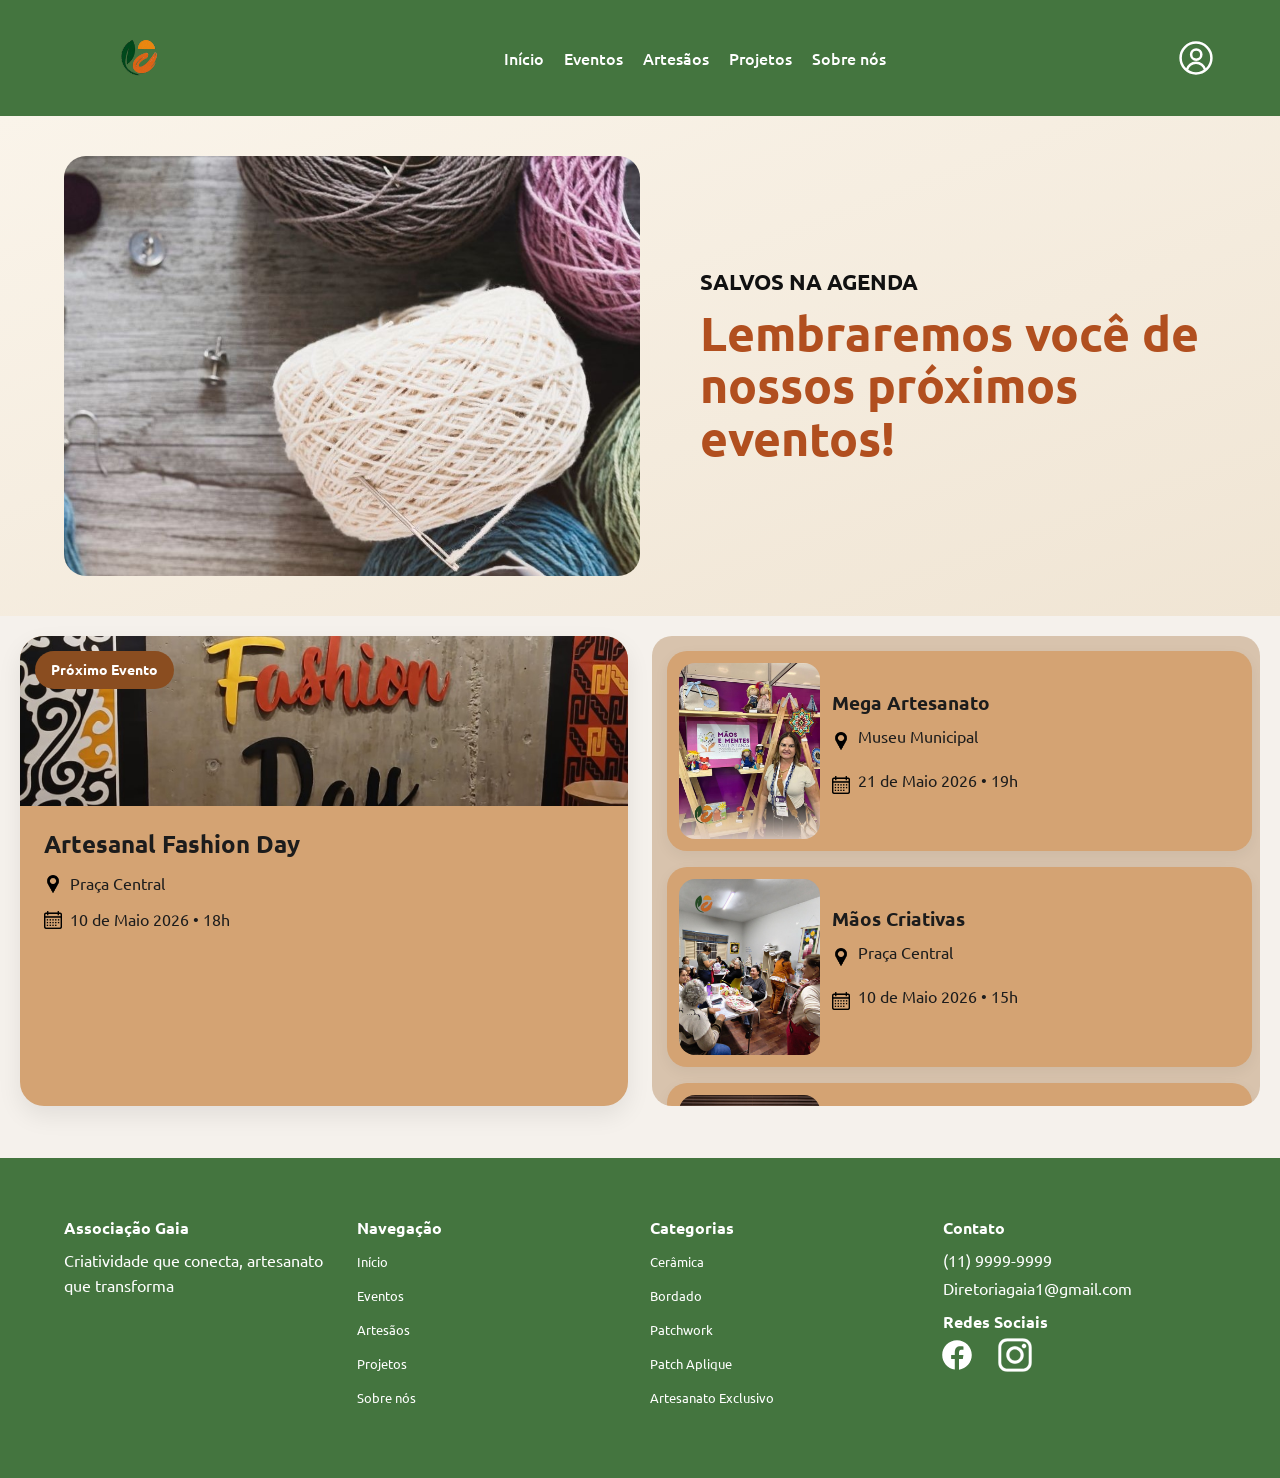
==== commit 6e5a3b88: "Organização do CSS e correção de bugs visuais das paginas: Agenda e Evento." ====
--- a/pages/agenda.html
+++ b/pages/agenda.html
@@ -81,16 +81,13 @@
                     </div>
                     <div class="ga-info-proximo">
                         <h2>Artesanal Fashion Day</h2>
-                    <div class="ga-local">
-                        <img src="../assets/ponteiro-mapa.png" alt="">
-                        <p>Praça Central</p>
-                    </div>
+                        <div class="ga-local">
+                            <img src="../assets/ponteiro-mapa.png" alt="">
+                            <p>Praça Central</p>
+                        </div>
                     <div class="ga-data">
                         <img src="../assets/calendario-eventos.png" alt="">
                         <p>10 de Maio 2026 • 18h</p>
-                    </div>
-                        <a href="evento.html?id=1" class="ga-btn-agenda">Ver detalhes</a>
-                    </div>
                 </section>
 
                 <!-- OUTROS EVENTOS -->
@@ -99,48 +96,39 @@
                         <img src="../assets/maos-e-mentes.jpg" alt="Evento Mega Artesanato">
                         <div class="ga-card-info">
                             <h3>Mega Artesanato</h3>
-                        <div class="ga-local">
-                            <img src="../assets/ponteiro-mapa.png" alt="">
-                            <p>Museu Municipal</p>
-                        </div>
+                            <div class="ga-local">
+                                <img src="../assets/ponteiro-mapa.png" alt="">
+                                <p>Museu Municipal</p>
+                            </div>
                         <div class="ga-data">
                             <img src="../assets/calendario-eventos.png" alt="">
                             <p>21 de Maio 2026 • 19h</p>
-                        </div>
-                            <a href="evento.html?id=2" class="ga-btn-card-agenda">Ver detalhes</a>
-                        </div>
                     </article>
 
                     <article class="ga-card-agenda" data-categoria="exposicao">
                         <img src="../assets/maos-criativas.jpg" alt="Evento Mãos Criativas">
                         <div class="ga-card-info">
                             <h3>Mãos Criativas</h3>
-                        <div class="ga-local">
-                            <img src="../assets/ponteiro-mapa.png" alt="">
-                            <p>Praça Central</p>
-                        </div>
+                            <div class="ga-local">
+                                <img src="../assets/ponteiro-mapa.png" alt="">
+                                <p>Praça Central</p>
+                            </div>
                         <div class="ga-data">
                             <img src="../assets/calendario-eventos.png" alt="">
                             <p>10 de Maio 2026 • 15h</p>
-                        </div>
-                            <a href="evento.html?id=3" class="ga-btn-card-agenda">Ver detalhes</a>
-                        </div>
                     </article>
 
                     <article class="ga-card-agenda" data-categoria="feira">
                         <img src="../assets/Natal-maos-criativas.jpg" alt="Evento de natal mãos criativas">
                         <div class="ga-card-info">
                             <h3>Edição Natal - 2ª Vitrine Mãos Criativas</h3>
-                        <div class="ga-local">
-                            <img src="../assets/ponteiro-mapa.png" alt="">
-                            <p>Praça Mal.Deodoro da Fonseca</p>
-                        </div>
+                            <div class="ga-local">
+                                <img src="../assets/ponteiro-mapa.png" alt="">
+                                <p>Praça Mal.Deodoro da Fonseca</p>
+                            </div>
                         <div class="ga-data">
                             <img src="../assets/calendario-eventos.png" alt="">
                             <p>8 de Agosto 2026 • 20h</p>
-                        </div>
-                            <a href="evento.html?id=4" class="ga-btn-card-agenda">Ver detalhes</a>
-                        </div>
                     </article>
                 </section>
             </section>
--- a/css/style.css
+++ b/css/style.css
@@ -1,34 +1,33 @@
 /* ==========================
-    VARIÁVEIS
+   01. VARIÁVEIS / ROOT 
 ========================== */
 
-/* :ROOT */
-:root{
-  --cor-principal:#44753f; 
-  --cor-fonte: white; 
-  --cor-fonte-preta: #1c1c1c; 
-  --cor-botao-principal: #b44f29; 
-  --cor-badge: #6b4f2a;
-  --cor-flecha: #b14f1f;
-  --cor-info-artesao: #d4a373;
-  --cor-botao-hover: #a34d22;
-  --cor-fonte-medio: #4a3f37;
-  --cor-fonte-claro:  #6c5848;
-  --cor-fundo-bege-claro: #fff8f3;
-  --cor-marrom-claro: #7a3118;
-  --cor-hover-btn-artesao: #4e3a1e;
-  --cor-destaque-sn: #f0a060;
-  --cor-bege-claro-gradiante: #faf4ea;
-  --cor-bege2-claro-gradiante: #f6ecdd;
-  --cor-hover-link:   #f4f4f4;
-  --cor-verde-titulo: #3a6b35;
-  --cor-hero-medio:   #f0e5d4;
-  --cor-fonte-escuro: #4f3021;
-  --cor-fonte-marrom-medio: #5c2612;
+:root {
+    --cor-principal: #44753f;
+    --cor-fonte: white;
+    --cor-fonte-preta: #1c1c1c;
+    --cor-botao-principal: #b44f29;
+    --cor-badge: #6b4f2a;
+    --cor-flecha: #b14f1f;
+    --cor-info-artesao: #d4a373;
+    --cor-botao-hover: #a34d22;
+    --cor-fonte-medio: #4a3f37;
+    --cor-fonte-claro: #6c5848;
+    --cor-fundo-bege-claro: #fff8f3;
+    --cor-marrom-claro: #7a3118;
+    --cor-hover-btn-artesao: #4e3a1e;
+    --cor-destaque-sn: #f0a060;
+    --cor-bege-claro-gradiante: #faf4ea;
+    --cor-bege2-claro-gradiante: #f6ecdd;
+    --cor-hover-link: #f4f4f4;
+    --cor-verde-titulo: #3a6b35;
+    --cor-hero-medio: #f0e5d4;
+    --cor-fonte-escuro: #4f3021;
+    --cor-fonte-marrom-medio: #5c2612;
 }
 
 /* ==========================
-    RESET
+    02. RESET
 ========================== */
 * {
     margin: 0;
@@ -40,11 +39,64 @@
     max-width: 100%;  
     display: block;
 }
+
 /* ==========================
-   CLASSES BASE
+   03. TIPOGRAFIA
 ========================== */
 
-.card-base{
+body {
+    font-family: "Ubuntu", sans-serif;
+    font-size: 1rem;
+    line-height: 1.5;
+    color: var(--cor-fonte-preta);
+}
+
+h1,
+h2,
+h3,
+h4,
+h5,
+h6 {
+    margin: 0;
+    font-weight: 700;
+    line-height: 1.2;
+}
+
+p {
+    margin: 0;
+    line-height: 1.6;
+}
+
+a {
+    color: inherit;
+    text-decoration: none;
+}
+
+strong {
+    font-weight: 700;
+}
+
+/* ==========================
+   04. LAYOUT GLOBAL
+========================== */
+
+.wrap-base__central {
+    max-width: 76rem;
+    margin: 0 auto;
+    padding: 0 1.25rem;
+}
+
+.pagina-base__gradiante{
+    background: linear-gradient(180deg, var(--cor-bege-claro-gradiante) 0%, var(--cor-bege2-claro-gradiante) 100%);
+    color: var(--cor-fonte-preta);
+}
+
+/* ==========================
+   05. COMPONENTES GLOBAIS
+========================== */
+
+/* =============== CARDS =============== */
+.card-base {
     display: flex;
     flex-direction: column;
     border-radius: 10px;
@@ -53,38 +105,32 @@
     transition: transform 0.22s ease, box-shadow 0.22s ease;
 }
 
-.card-base:hover{
+.card-base:hover {
     transform: translateY(-4px);
     box-shadow: 0 14px 32px rgba(60, 33, 20, 0.14);
 }
 
-.card-base__img{
+.card-base__img {
     width: 100%;
     object-fit: cover;
     display: block;
     flex-shrink: 0;
 }
 
-.card-base__corpo{
+.card-base__corpo {
     display: flex;
     flex-direction: column;
     padding: 12px;
     flex: 1;
 }
 
-.pagina-base__gradiante{
-    background: linear-gradient(180deg, var(--cor-bege-claro-gradiante) 0%, var(--cor-bege2-claro-gradiante) 100%);
-    color: var(--cor-fonte-preta);
-}
-
-.wrap-base__central{
-    max-width: 76rem;
-    margin: 0 auto;
-    padding: 0 1.25rem;
-}
-
+/* =========== HERO ============= */
 .hero-base__gradiente {
-    background: linear-gradient(160deg, var(--cor-bege-claro-gradiante) 0%, var(--cor-bege2-claro-gradiante) 100%);
+    background: linear-gradient(
+        160deg,
+        var(--cor-bege-claro-gradiante) 0%,
+        var(--cor-bege2-claro-gradiante) 100%
+    );
 }
 
 .hero-base__titulo {
@@ -96,15 +142,17 @@
     margin-bottom: 1rem;
 }
 
-.hero-base__paragrafo{
-   font-size: 1rem;
-   line-height: 1.65;
-   color: var(--cor-fonte-medio);
-   max-width: 32rem;
-   margin-bottom: 1.75rem; 
-}
-
-.btn-base__principal{
+.hero-base__paragrafo {
+    font-size: 1rem;
+    line-height: 1.65;
+    color: var(--cor-fonte-medio);
+    max-width: 32rem;
+    margin-bottom: 1.75rem;
+}
+
+/* ============ BOTÃO =========== */
+
+.btn-base__principal {
     display: inline-block;
     background: var(--cor-botao-principal);
     color: var(--cor-fonte);
@@ -123,83 +171,15 @@
     outline: none;
 }
 
-.label-base__secao{
-    display: inline-block;
-    font-size: 0.78rem;
-    font-weight: 700;
-    letter-spacing: 0.08em;
-    text-transform: uppercase;
-    color: var(--cor-botao-principal);
-    margin-bottom: 0.5rem;
-}
-
-.catalogo-base__grid{
-    display: grid;
-    gap: 1.25rem;
-}
-
-.catalogo-base__head{
-    display: grid;
-    gap: 1rem;
-    margin-bottom: 1.75rem;
-}
-
-.filtros-base__wrap{
-    display: flex;
-    flex-wrap: wrap;
-    gap: 0.5rem;
-    margin-bottom: 2rem;
-}
-
-.filtro-base__btn{
-    border: 2px solid rgba(47, 39, 34, 0.18);
-    border-radius: 999px;
-    background: transparent;
-    color: var(--cor-fonte-medio);
-    font-size: 0.88rem;
-    font-weight: 600;
-    padding: 0.45rem 1.1rem;
-    cursor: pointer;
-    transition: background 0.18s, color 0.18s, border-color 0.18s;
-}
-
-.filtro-base__btn:hover,
-.filtro-base__btn:focus-visible{
-    border-color: var(--cor-botao-principal);
-    color: var(--cor-botao-principal);
-    outline: none;
-}
-
-.filtro-base-btn__ativo,
-.sa-filter-btn--active,
-.ln-art-tab--active{
-    background: var(--cor-botao-principal);
-    border-color: var(--cor-botao-principal);
-    color: var(--cor-fonte);
-}
-
-.lista-base__vazia{
-    text-align: center;
-    color: var(--cor-fonte-medio);
-    font-size: 1rem;
-    padding: 3rem 0;
-}
-
-body{
-    font-family: "Ubuntu", sans-serif;
-}
-
-/* ==========================
-   HEADER
-========================== */
-
-/* GLOBAL - APLICADO PARA MOBILE E DESKTOP*/
+/* ============= HEADERS ============= */
+
+/* ============== HEADER MOBILE ============= */
+
 .geral-header{
     background-color: var(--cor-principal);
     color: var(--cor-fonte);
 }
 
-/* GLOBAL - CSS DO HEADER PARA MOBILE */
 .mobile-header-container-flexbox-pai{
     display: flex; 
     justify-content: space-between;
@@ -305,9 +285,288 @@
     margin-bottom: 10px;
 }
 
-/* ---------- LARISSA - INDEX ---------- */
-
-/* DESTAQUE DO MÊS - CSS PARA MOBILE */
+/* ============= HEADER GLOBAL TABLET + DESKTOP ============= */
+
+@media(min-width: 768px){
+    .mobile-header{
+        display: none;
+    }
+
+    .desktop-header{
+        display: flex;
+        justify-content: space-between;
+        align-items: center;
+        padding: 1rem 5%;
+    }
+
+    .desktop-header-container-flexbox-pai{
+        display: flex;
+        gap: 20px;
+        list-style: none;
+    }
+
+    .desktop-header-container-flexbox-pai a{
+        color: var(--cor-fonte);
+        text-decoration: none;
+        font-weight: 500;
+    }
+
+    .icone-usuario{
+        width: 40px;
+        height: auto;
+        display: block;
+    }
+
+     .desktop-header-container-flexbox-pai a:hover {
+        color: var(--cor-hover-link);
+        text-decoration: underline; 
+        transition: 0.3s;
+    }
+}
+
+/* ============ CLASSES BASE ============= */
+
+.label-base__secao{
+    display: inline-block;
+    font-size: 0.78rem;
+    font-weight: 700;
+    letter-spacing: 0.08em;
+    text-transform: uppercase;
+    color: var(--cor-botao-principal);
+    margin-bottom: 0.5rem;
+}
+
+.catalogo-base__grid{
+    display: grid;
+    gap: 1.25rem;
+}
+
+.catalogo-base__head{
+    display: grid;
+    gap: 1rem;
+    margin-bottom: 1.75rem;
+}
+
+.filtros-base__wrap{
+    display: flex;
+    flex-wrap: wrap;
+    gap: 0.5rem;
+    margin-bottom: 2rem;
+}
+
+.filtro-base__btn{
+    border: 2px solid rgba(47, 39, 34, 0.18);
+    border-radius: 999px;
+    background: transparent;
+    color: var(--cor-fonte-medio);
+    font-size: 0.88rem;
+    font-weight: 600;
+    padding: 0.45rem 1.1rem;
+    cursor: pointer;
+    transition: background 0.18s, color 0.18s, border-color 0.18s;
+}
+
+.filtro-base__btn:hover,
+.filtro-base__btn:focus-visible{
+    border-color: var(--cor-botao-principal);
+    color: var(--cor-botao-principal);
+    outline: none;
+}
+
+.filtro-base-btn__ativo,
+.sa-filter-btn--active,
+.ln-art-tab--active{
+    background: var(--cor-botao-principal);
+    border-color: var(--cor-botao-principal);
+    color: var(--cor-fonte);
+}
+
+.lista-base__vazia{
+    text-align: center;
+    color: var(--cor-fonte-medio);
+    font-size: 1rem;
+    padding: 3rem 0;
+}
+
+/* ============ FOOTER PARA MOBILE ============== */
+
+.footer-container-grid-pai {
+    display: grid;
+    grid-template-columns: repeat(2, 1fr);
+    gap: 20px;
+    padding: 40px 16px;
+    background-color: var(--cor-principal);
+    color: var(--cor-fonte);
+}
+
+.footer-container-grid-pai h3, 
+.footer-container-grid-pai h4 {
+    margin-bottom: 10px;
+    font-size: 1rem;
+}
+
+.footer-container-grid-pai ul {
+    list-style: none;
+}
+
+.footer-container-grid-pai li {
+    margin-bottom: 10px;
+}
+
+.footer-container-grid-pai a {
+    text-decoration: none; 
+    color: var(--cor-fonte);
+    font-size: 0.8rem;
+    transition: 0.3s;
+}
+
+.footer-container-grid-pai a:hover {
+    opacity: 0.7; 
+}
+
+.footer-grid-bloco4 div {
+    display: flex;
+    gap: 0px;
+    margin-top: 10px;
+    align-items: center;
+}
+
+.footer-grid-bloco4 img {
+    cursor: pointer;
+    width: 28px;
+    transition: transform 0.2s;
+}
+
+.footer-grid-bloco4 img:hover {
+    transform: scale(1.2); 
+}
+
+.footer-grid-bloco4 p{
+    line-height: 1.6; 
+      margin-bottom: 0.2rem;
+}
+
+.footer-grid-bloco4 h4{
+    margin-top: 10px;
+    margin-bottom: 10px;
+}
+
+.footer-grid-bloco4 h4:first-child {
+    margin-top: 0;
+}
+
+.footer-rede-social{
+    transform: scale(1.2);
+}
+
+/* ============= FOOTER PARA DESKTOP ============= */
+
+@media (min-width: 768px) {
+    .footer-container-grid-pai {
+        grid-template-columns: repeat(4, 1fr); /* Footer separado em 4 colonas */
+        align-items: start;
+        padding: 60px 5%;
+    }
+}
+
+/* ============ KIT DE ACESSIBILIDADE ============ */
+
+/* SKIP LINK */
+.skip-link {
+    position: absolute;
+    top: -100px;
+    left: 20px;
+    background: var(--cor-badge);
+    color: var(--cor-fonte);
+    padding: 12px 24px;
+    z-index: 9999;
+    text-decoration: none;
+    font-weight: 700;
+    border-radius: 0 0 8px 8px;
+    transition: top 0.3s;
+}
+
+.skip-link:focus {
+    top: 0;
+}
+
+/* FOCO VISÍVEL */
+:focus {
+    outline: 3px solid var(--cor-flecha);
+    outline-offset: 3px;
+}
+
+/* ALTO CONTRASTE */
+body.high-contrast {
+    background-color: #000 !important;
+    color: #fff !important;
+}
+
+body.high-contrast .geral-header,
+body.high-contrast .footer-container-grid-pai,
+body.high-contrast .btn-acc {
+    background: #000 !important;
+    border: 2px solid #fff !important;
+    color: #fff !important;
+}
+
+body.high-contrast p,
+body.high-contrast h1,
+body.high-contrast h2,
+body.high-contrast h3,
+body.high-contrast a,
+body.high-contrast span {
+    color: #fff !important;
+}
+
+/* FILTROS DALTONISMO */
+.protanopia  { filter: grayscale(1) sepia(0.5) hue-rotate(-50deg); }
+.deuteranopia { filter: grayscale(1) sepia(0.5) hue-rotate(-10deg); }
+.tritanopia  { filter: grayscale(0.5) sepia(0.5) hue-rotate(180deg); }
+
+/* BARRA DE ACESSIBILIDADE */
+.accessibility-toolbar {
+    display: flex;
+    gap: 8px;
+    align-items: center;
+    background: rgba(0, 0, 0, 0.15);
+    padding: 6px 5%;
+    justify-content: flex-end;
+    flex-wrap: wrap;
+}
+
+.btn-acc {
+    padding: 6px 12px;
+    border: 1px solid rgba(255,255,255,0.4);
+    border-radius: 8px;
+    background: transparent;
+    cursor: pointer;
+    font-size: 0.85rem;
+    font-weight: 600;
+    color: var(--cor-fonte);
+    transition: background 0.2s, transform 0.2s;
+}
+
+.btn-acc:hover {
+    background: rgba(255,255,255,0.2);
+    transform: translateY(-1px);
+}
+
+.select-acc {
+    padding: 6px 8px;
+    border-radius: 8px;
+    border: 1px solid rgba(255,255,255,0.4);
+    background: transparent;
+    color: var(--cor-fonte);
+    font-size: 0.85rem;
+    cursor: pointer;
+}
+
+/* ===================== 
+    06. INDEX / HOME 
+======================== */
+
+/* ================ DESTAQUE DO MÊS ================ */
 
 .la-secao-destaque-mes{
    display: flex;
@@ -459,337 +718,8 @@
     align-items: stretch; 
 }
 
-/* ----- LANA - ARTESÃOS ----- */
-
-/* ----- HEADER ARTESÃOS - CSS PARA MOBILE -----*/
-
-/* HERO */
-.ln-art-hero {
-    padding: 1.25rem 0 1.5rem;
-}
-
-.ln-art-hero-inner {
-    display: grid;
-    gap: 0.75rem;
-}
-
-.ln-art-highlight{ 
-    color: var(--cor-botao-principal); 
-}
-
-.ln-art-hero-copy {
-    position: relative;
-    z-index: 1;
-    max-width: 56rem;
-}
-
-.ln-art-hero-copy p {
-    font-size: 1rem;
-    line-height: 1.65;
-    color:  var(--cor-fonte-medio);
-    max-width: 32rem;
-    margin-bottom: 1.75rem;
-}
-
-/* ----- LANA — ARTESÃ SOLO ----- */
-
-/* ----- HEADER ARTESÃ SOLO - CSS PARA MOBILE ----- */
-.ln-det-page {
-    background: linear-gradient(180deg, var(--cor-bege-claro-gradiante) 0%, var(--cor-bege2-claro-gradiante) 100%);
-    color:  var(--cor-fonte-preta);
-}
-
-/* HERO */
-.ln-det-hero {
-    background: transparent;
-    padding: 2.5rem 0 3rem;
-}
-
-.ln-det-hero-inner {
-    display: grid;
-    gap: 2rem;
-}
-
-.ln-det-lead {
-    font-size: 1rem;
-    line-height: 1.65;
-    color:  var(--cor-fonte-medio);
-    max-width: 34rem;
-    margin-bottom: 1.2rem;
-}
-
-.ln-det-tags {
-    display: flex;
-    flex-wrap: wrap;
-    gap: 0.45rem;
-    margin-bottom: 1.5rem;
-}
-
-.ln-det-tags span {
-    font-size: 0.8rem;
-    font-weight: 600;
-    color:  var(--cor-fonte-medio);
-    background: rgba(180, 79, 41, 0.1);
-    border-radius: 999px;
-    padding: 0.3rem 0.8rem;
-}
-
-.ln-det-hero-actions {
-    display: flex;
-    flex-wrap: wrap;
-    gap: 0.75rem;
-    align-items: center;
-}
-
-.ln-det-btn-ghost {
-    font-size: 0.88rem;
-    font-weight: 700;
-    color:  var(--cor-fonte-medio);
-    text-decoration: none;
-    transition: color 0.18s;
-}
-
-.ln-det-btn-ghost:hover { 
-    color: var(--cor-botao-principal); 
-}
-
-/* ----- SARA - PROJETOS ----- */
-
-/* HEADER PROJETOS — CSS PARA MOBILE */
-
-/* RÓTULOS */
-.sa-label--light { color: rgb(255, 255, 255); }
-
-/* HERO */
-.sa-hero {
-    padding: 2.5rem 0 3rem;
-}
-
-.sa-hero-inner {
-    display: grid;
-    gap: 2rem;
-}
-
-.sa-highlight { 
-    color: var(--cor-botao-principal); 
-}
-
-.sa-hero-copy .hero-base__titulo {
-    font-size: clamp(2.1rem, 5.5vw, 3.8rem);
-    color: var(--cor-fonte-preta);
-    margin-bottom: 1rem;
-}
-
-.sa-hero-copy p {
-    font-size: 1rem;
-    line-height: 1.65;
-    color:  var(--cor-fonte-medio);
-    max-width: 32rem;
-    margin-bottom: 1.75rem;
-}
-
-.sa-btn--outline {
-    background: transparent;
-    border: 2px solid rgba(255,255,255,0.8);
-    color: var(--cor-fonte);
-}
-
-.sa-btn--outline:hover,
-.sa-btn--outline:focus-visible {
-    background: rgba(255,255,255,0.15);
-}
-
-/* ----- LANA — SOBRE NÓS -----*/
-
-/* ----- HEADER SOBRE NÓS - CSS PARA MOBILE -----*/
-.ln-sn-page {
-    background: linear-gradient(180deg, var(--cor-bege-claro-gradiante) 0%, var(--cor-bege2-claro-gradiante) 100%);
-    color: var(--cor-fonte-preta);
-}
-
-.ln-sn-wrap {
-    max-width: 76rem;
-    margin: 0 auto;
-    padding: 0 1.25rem;
-}
-
-.ln-sn-btn {
-    display: inline-block;
-    background: var(--cor-botao-principal);
-    color: var(--cor-fonte);
-    font-weight: 700;
-    font-size: 0.95rem;
-    padding: 0.8rem 1.75rem;
-    border-radius: 0.5rem;
-    text-decoration: none;
-    transition: background 0.2s, transform 0.2s;
-}
-
-.ln-sn-btn:hover,
-.ln-sn-btn:focus-visible {
-    background: var(--cor-botao-hover);
-    transform: translateY(-2px);
-    outline: none;
-}
-
-.ln-sn-testimonial-footer {
-    display: flex;
-    align-items: center;
-    justify-content: space-between;
-    gap: 1rem;
-    border-top: 1px solid rgba(47, 39, 34, 0.08);
-    padding-top: 0.85rem;
-    margin-top: auto;
-}
-
-.ln-sn-testimonial-footer strong {
-    display: block;
-    font-size: 0.9rem;
-    color: var(--cor-fonte-preta);
-    margin-bottom: 0.1rem;
-}
-
-.ln-sn-testimonial-footer span {
-    font-size: 0.78rem;
-    color: var(--cor-fonte-claro);
-}
-
-.ln-sn-hist-top,
-.ln-sn-hist-side {
-    display: flex;
-    align-items: flex-start;
-    gap: 0.75rem;
-}
-
-/* HERO */
-.ln-sn-hero {
-    position: relative;
-    padding: 5rem 0 5.5rem;
-    min-height: 30rem;
-    display: flex;
-    align-items: center;
-    overflow: hidden;
-}
-
-.ln-sn-hero::before {
-    content: "";
-    position: absolute;
-    inset: -10px;
-    background: url('../assets/fundo-sobrenos.jpg') center/cover no-repeat;
-    filter: blur(5px);
-    z-index: 0;
-}
-
-.ln-sn-hero::after {
-    content: "";
-    position: absolute;
-    inset: 0;
-    background: linear-gradient(to bottom, rgba(15,8,4,0.48) 0%, rgba(15,8,4,0.68) 100%);
-    z-index: 1;
-}
-
-.ln-sn-hero .ln-sn-wrap {
-    position: relative;
-    z-index: 2;
-}
-
-.ln-sn-hero-inner {
-    display: flex;
-    flex-direction: column;
-    align-items: center;
-    text-align: center;
-}
-
-.ln-sn-hero-copy {
-    max-width: 54rem;
-}
-
-.ln-sn-hero .ln-sn-label {
-    color: var(--cor-destaque-sn);
-}
-
-.ln-sn-hero-copy h1 {
-    font-size: clamp(2.4rem, 6vw, 4.4rem);
-    font-weight: 700;
-    line-height: 1.05;
-    letter-spacing: -0.03em;
-    color: var(--cor-fonte);
-    margin-bottom: 1rem;
-}
-
-.ln-sn-highlight { 
-    color: var(--cor-destaque-sn); 
-}
-
-.ln-sn-hero-copy p {
-    font-size: 1.05rem;
-    line-height: 1.65;
-    color: rgba(255,255,255,0.78);
-    max-width: 38rem;
-    margin: 0 auto 1.75rem;
-}
-
-.ln-sn-btn-ghost {
-    display: inline-block;
-    border: 2px solid rgba(47, 39, 34, 0.2);
-    color:  var(--cor-fonte-medio);
-    font-weight: 700;
-    font-size: 0.9rem;
-    padding: 0.7rem 1.4rem;
-    border-radius: 0.5rem;
-    text-decoration: none;
-    transition: border-color 0.18s, color 0.18s;
-    white-space: nowrap;
-}
-
-.ln-sn-btn-ghost:hover {
-    border-color: var(--cor-botao-principal);
-    color: var(--cor-botao-principal);
-}
-
-/* GLOBAL - CSS DO HEADER PARA TABLET E DESKTOP */
-@media(min-width: 768px){
-    .mobile-header{
-        display: none;
-    }
-
-    .desktop-header{
-        display: flex;
-        justify-content: space-between;
-        align-items: center;
-        padding: 1rem 5%;
-    }
-
-    .desktop-header-container-flexbox-pai{
-        display: flex;
-        gap: 20px;
-        list-style: none;
-    }
-
-    .desktop-header-container-flexbox-pai a{
-        color: var(--cor-fonte);
-        text-decoration: none;
-        font-weight: 500;
-    }
-
-    .icone-usuario{
-        width: 40px;
-        height: auto;
-        display: block;
-    }
-
-     .desktop-header-container-flexbox-pai a:hover {
-        color: var(--cor-hover-link);
-        text-decoration: underline; 
-        transition: 0.3s;
-    }
-}
-
-/*==========================
-HEADER - CSS PARA TABLETS 
-==========================*/
-
-/* ---------- LARISSA - INDEX ---------- */
+/* ============ INDEX MOBILE ============== */
+
 @media(min-width: 768px){
 
      .la-carrossel {
@@ -859,7 +789,7 @@
     }
 }
 
-/* DESTAQUE DO MÊS - CSS PARA DESKTOP */
+/* =========== DESTAQUE DO MÊS - DESKTOP =========== */
 
 @media(min-width: 1200px){
       .la-secao-destaque-mes {
@@ -896,88 +826,8 @@
     }
 }
 
-/* GLOBAL - CSS FOOTER PARA MOBILE */
-.footer-container-grid-pai {
-    display: grid;
-    grid-template-columns: repeat(2, 1fr);
-    gap: 20px;
-    padding: 40px 16px;
-    background-color: var(--cor-principal);
-    color: var(--cor-fonte);
-}
-
-.footer-container-grid-pai h3, 
-.footer-container-grid-pai h4 {
-    margin-bottom: 10px;
-    font-size: 1rem;
-}
-
-.footer-container-grid-pai ul {
-    list-style: none;
-}
-
-.footer-container-grid-pai li {
-    margin-bottom: 10px;
-}
-
-.footer-container-grid-pai a {
-    text-decoration: none; 
-    color: var(--cor-fonte);
-    font-size: 0.8rem;
-    transition: 0.3s;
-}
-
-.footer-container-grid-pai a:hover {
-    opacity: 0.7; 
-}
-
-.footer-grid-bloco4 div {
-    display: flex;
-    gap: 0px;
-    margin-top: 10px;
-    align-items: center;
-}
-
-.footer-grid-bloco4 img {
-    cursor: pointer;
-    width: 28px;
-    transition: transform 0.2s;
-}
-
-.footer-grid-bloco4 img:hover {
-    transform: scale(1.2); 
-}
-
-.footer-grid-bloco4 p{
-    line-height: 1.6; 
-      margin-bottom: 0.2rem;
-}
-
-.footer-grid-bloco4 h4{
-    margin-top: 10px;
-    margin-bottom: 10px;
-}
-
-.footer-grid-bloco4 h4:first-child {
-    margin-top: 0;
-}
-
-.footer-rede-social{
-    transform: scale(1.2);
-}
-
-/* GLOBAL - CSS FOOTER PARA DESKTOP */
-@media (min-width: 768px) {
-    .footer-container-grid-pai {
-        grid-template-columns: repeat(4, 1fr); /* Footer separado em 4 colonas */
-        align-items: start;
-        padding: 60px 5%;
-    }
-}
-
-/* ---------- LARISSA - INDEX ---------- */
-
-/* EVENTOS EM DESTAQUE - CSS PARA MOBILE */
+/* ============ EVENTOS EM DESTAQUE - MOBILE ============ */
+
 .la-proximas-feiras{
     padding: 40px 20px 20px;
     background-color: var(--cor-fundo-bege-claro);
@@ -1150,7 +1000,8 @@
     transition: transform 0.1s ease;
 }
 
-/*  EVENTOS EM DESTAQUE - CSS PARA TABLETS  */
+/* ============= EVENTOS EM DESTAQUE - TABLETS ================ */
+
 @media (min-width: 768px) {
     .la-carrossel {
         grid-auto-columns: 49%;
@@ -1175,7 +1026,8 @@
     }
 }
 
-/*  EVENTOS EM DESTAQUE - CSS PARA DESKTOP  */
+/* ============ EVENTOS EM DESTAQUE - DESKTOP =========== */
+
 @media (min-width: 1024px) {
     .la-proximas-feiras {
         padding: 60px 5% 30px;
@@ -1190,7 +1042,8 @@
     }
 }
 
-/* ARTESAOS EM DESTAQUE - MOBILE */
+/* ============ ARTESAOS EM DESTAQUE - MOBILE ============ */
+
 .la-artesaos-destaque {
     padding: 20px 20px 40px;
     background-color: var(--cor-hero-medio);
@@ -1334,7 +1187,8 @@
     background-color: var(--cor-botao-hover);
 }
 
-/* ARTESÕES EM DESTAQUE - DESKTOP */
+/* ============ ARTESÕES EM DESTAQUE - DESKTOP ============= */
+
 @media (min-width: 1024px) {
     .la-artesaos-destaque {
         padding: 30px 5% 60px;
@@ -1344,19 +1198,845 @@
         font-size: 2.2rem;
     }
 
-    .la-proximas-feiras {
-        padding: 60px 5% 30px;
-    }
-
     .la-artesaos-carrossel {
         grid-auto-columns: calc(33.333% - 11px);
     }
 }
-/*------------------------------*/
-
-/* ----- SARA ----- */
-
-/* MOSAICO HERO */
+
+/* ======================
+    07. ARTESÃOS
+========================= */
+
+/* =========== HERO ============ */
+
+.ln-art-hero {
+    padding: 1.25rem 0 1.5rem;
+}
+
+.ln-art-hero-inner {
+    display: grid;
+    gap: 0.75rem;
+}
+
+.ln-art-highlight{ 
+    color: var(--cor-botao-principal); 
+}
+
+.ln-art-hero-copy {
+    position: relative;
+    z-index: 1;
+    max-width: 56rem;
+}
+
+.ln-art-hero-copy p {
+    font-size: 1rem;
+    line-height: 1.65;
+    color:  var(--cor-fonte-medio);
+    max-width: 32rem;
+    margin-bottom: 1.75rem;
+}
+
+/* FOTO DO HERO */
+.ln-art-hero-photo {
+    border-radius: 1.25rem;
+    overflow: hidden;
+    box-shadow: 0 8px 32px rgba(30,20,10,0.18);
+    width: min(100%, 26rem);
+    max-width: 26rem;
+}
+
+.ln-art-hero-photo img {
+    width: 100%;
+    height: 100%;
+    object-fit: cover;
+    display: block;
+}
+
+/* CATÁLOGO */
+.ln-art-catalogo {
+    padding: 2rem 0 4rem;
+}
+
+.ln-art-catalogo-head {
+    display: grid;
+    gap: 1rem;
+    margin-bottom: 1.75rem;
+}
+
+.ln-art-catalogo-head h2 {
+    font-size: clamp(1.6rem, 4vw, 2.6rem);
+    font-weight: 700;
+    letter-spacing: -0.02em;
+    color:  var(--cor-fonte-preta);
+    line-height: 1.1;
+}
+
+.ln-art-catalogo-desc {
+    font-size: 0.95rem;
+    color:  var(--cor-fonte-medio);
+    line-height: 1.65;
+    max-width: 38rem;
+    align-self: end;
+}
+
+/* BUSCA */
+.ln-art-search-bar {
+    display: flex;
+    align-items: center;
+    gap: 0.65rem;
+    height: 2.75rem;
+    padding: 0 1rem;
+    border: 2px solid rgba(47, 39, 34, 0.2);
+    border-radius: 0.6rem;
+    background: rgba(255, 251, 245, 0.95);
+    margin-bottom: 1rem;
+    cursor: text;
+    transition: border-color 0.18s;
+}
+
+.ln-art-search-bar:focus-within {
+    border-color: var(--cor-botao-principal);
+}
+
+.ln-art-search-bar i {
+    color:  var(--cor-fonte-medio);
+    font-size: 1rem;
+    flex: none;
+}
+
+.ln-art-search-bar input {
+    flex: 1;
+    border: 0;
+    outline: 0;
+    background: transparent;
+    font-size: 0.95rem;
+    color: var(--cor-fonte-preta);
+}
+
+.ln-art-search-bar input::placeholder { 
+    color:  var(--cor-fonte-medio); 
+}
+
+.ln-art-tab {
+    transition: background 0.18s, color 0.18s, border-color 0.18s;
+}
+
+.ln-art-tab:hover,
+.ln-art-tab:focus-visible {
+    border-color: var(--cor-botao-principal);
+    color: var(--cor-botao-principal);
+    outline: none;
+}
+
+/* GRID DE CARDS */
+
+.ln-art-card {
+    background: var(--cor-info-artesao);
+    border-radius: 1rem;
+    overflow: hidden;
+    box-shadow: 0 4px 18px rgba(60, 33, 20, 0.08);
+    transition: transform 0.22s, box-shadow 0.22s;
+}
+
+.ln-art-card:hover {
+    transform: translateY(-4px);
+    box-shadow: 0 14px 32px rgba(60, 33, 20, 0.14);
+}
+
+.ln-art-card--hidden { display: none; }
+
+.ln-art-card-link {
+    display: flex;
+    flex-direction: column;
+    text-decoration: none;
+    color: inherit;
+    height: 100%;
+}
+
+/* AVATAR */
+.ln-art-avatar {
+    position: relative;
+    aspect-ratio: 1 / 1;
+    display: flex;
+    align-items: center;
+    justify-content: center;
+    overflow: hidden;
+    flex: none;
+}
+
+.ln-art-socials {
+    position: absolute;
+    bottom: 0.75rem;
+    right: 0.75rem;
+    display: flex;
+    gap: 0.35rem;
+    opacity: 0;
+    transition: opacity 0.2s;
+}
+
+.ln-art-card:hover .ln-art-socials { opacity: 1; }
+
+.ln-art-socials i {
+    width: 1.6rem;
+    height: 1.6rem;
+    border-radius: 50%;
+    border: 1.5px solid rgba(255, 255, 255, 0.8);
+    display: flex;
+    align-items: center;
+    justify-content: center;
+    color: var(--cor-fonte);
+    font-size: 0.78rem;
+}
+
+/* CORPO DO CARD */
+.ln-art-card-body {
+    padding: 1rem 1.2rem 1.2rem;
+    display: flex;
+    flex-direction: column;
+    flex: 1;
+}
+
+.ln-art-card-name {
+    font-size: 1.05rem;
+    font-weight: 700;
+    color: var(--cor-fonte-preta);
+    margin-bottom: 0.25rem;
+}
+
+.ln-art-card-city {
+    display: flex;
+    align-items: center;
+    gap: 0.3rem;
+    font-size: 0.82rem;
+    color: var(--cor-fonte-escuro);
+    margin-bottom: 0.7rem;
+}
+
+.ln-art-card-city i { 
+    color: var(--cor-fonte-marrom-medio); 
+}
+
+.ln-art-card-tags {
+    display: flex;
+    flex-wrap: wrap;
+    align-items: flex-start;
+    align-content: flex-start;
+    gap: 0.35rem;
+    margin-bottom: 0.85rem;
+    flex: 1;
+}
+
+.ln-art-card-tags span {
+    font-size: 0.74rem;
+    font-weight: 600;
+    line-height: 1.2;
+    color: var(--cor-fundo-bege-claro);
+    background: var(--cor-marrom-claro);
+    border-radius: 999px;
+    padding: 0.2rem 0.65rem;
+}
+
+.ln-art-card-cta {
+    display: inline-flex;
+    align-items: center;
+    gap: 0.4rem;
+    font-size: 0.88rem;
+    font-weight: 700;
+    color: var(--cor-fonte-marrom-medio);
+    border-top: 1px solid rgba(77, 43, 28, 0.2);
+    padding-top: 0.75rem;
+    transition: gap 0.18s;
+}
+
+.ln-art-card:hover .ln-art-card-cta { 
+    gap: 0.65rem; 
+}
+
+.ln-art-grid{
+    display: grid;
+    gap: 1.25rem;
+}
+
+/* RESPONSIVO */
+@media (min-width: 720px) {
+    .ln-art-grid {
+        grid-template-columns: 1fr 1fr;
+    }
+}
+
+@media (min-width: 1024px) {
+    .ln-art-hero-inner {
+        display: grid;
+        grid-template-columns: minmax(0, 26rem) minmax(0, 1fr);
+        align-items: stretch;
+        gap: 2rem;
+    }
+
+    .ln-art-hero-photo {
+        position: relative;
+        width: 100%;
+        max-width: none;
+        height: 100%;
+    }
+
+    .ln-art-hero-photo img {
+        position: absolute;
+        inset: 0;
+        width: 100%;
+        height: 100%;
+    }
+
+    .ln-art-catalogo-head {
+        grid-template-columns: 1fr 1fr;
+        align-items: start;
+    }
+}
+
+@media (max-width: 55.999rem) {
+    .ln-art-hero-inner {
+        grid-template-columns: 1fr;
+        align-items: start;
+    }
+
+    .ln-art-hero-photo {
+        width: 100%;
+        max-width: none;
+        aspect-ratio: 4 / 3;
+    }
+
+    .ln-art-hero-photo img {
+        width: 100%;
+        height: 100%;
+    }
+}
+
+@media (min-width: 1200px) {
+    .ln-art-grid {
+        grid-template-columns: repeat(4, 1fr);
+    }
+}
+
+/* =========================
+    08. ARTESÃO - DETALHES
+============================ */
+
+/* ----- PÁGINA ----- */
+.ln-det-page {
+    background: linear-gradient(180deg, var(--cor-bege-claro-gradiante) 0%, var(--cor-bege2-claro-gradiante) 100%);
+    color:  var(--cor-fonte-preta);
+}
+
+/* ----- HERO ----- */
+.ln-det-hero {
+    background: transparent;
+    padding: 2.5rem 0 3rem;
+}
+
+.ln-det-hero-inner {
+    display: grid;
+    gap: 2rem;
+}
+
+.ln-det-hero h1 {
+    font-size: clamp(1.6rem, 7vw, 4rem);
+    line-height: 1.5;
+}
+
+.ln-det-lead {
+    font-size: 1rem;
+    line-height: 1.65;
+    color:  var(--cor-fonte-medio);
+    max-width: 34rem;
+    margin-bottom: 1.2rem;
+}
+
+.ln-det-tags {
+    display: flex;
+    flex-wrap: wrap;
+    gap: 0.45rem;
+    margin-bottom: 1.5rem;
+}
+
+.ln-det-tags span {
+    font-size: 0.8rem;
+    font-weight: 600;
+    color:  var(--cor-fonte-medio);
+    background: rgba(180, 79, 41, 0.1);
+    border-radius: 999px;
+    padding: 0.3rem 0.8rem;
+}
+
+.ln-det-hero-actions {
+    display: flex;
+    flex-wrap: wrap;
+    gap: 0.75rem;
+    align-items: center;
+}
+
+.ln-det-btn-ghost {
+    font-size: 0.88rem;
+    font-weight: 700;
+    color:  var(--cor-fonte-medio);
+    text-decoration: none;
+    transition: color 0.18s;
+}
+
+.ln-det-btn-ghost:hover { 
+    color: var(--cor-botao-principal); 
+}
+
+/* ----- VISUAL DO HERO ----- */
+
+.ln-det-wrap {
+    max-width: 76rem;
+    margin: 0 auto;
+    padding: 0 1.25rem;
+}
+
+.ln-det-label {
+    display: inline-block;
+    font-size: 0.78rem;
+    font-weight: 700;
+    letter-spacing: 0.08em;
+    text-transform: uppercase;
+    color: #b44f29;
+    margin-bottom: 0.5rem;
+}
+
+.ln-det-main {
+    display: flex;
+    flex-direction: column;
+    gap: 1.5rem;
+}
+
+.ln-det-hero-visual {
+    display: flex;
+    justify-content: center;
+}
+
+.ln-det-avatar-wrap {
+    position: relative;
+    width: 14rem;
+}
+
+.ln-det-avatar {
+    width: 14rem;
+    height: 14rem;
+    border-radius: 50%;
+    background: linear-gradient(135deg, var(--cor-botao-principal) 0%, var(--cor-marrom-claro) 100%);
+    display: flex;
+    align-items: center;
+    justify-content: center;
+    box-shadow: 0 16px 40px rgba(60, 33, 20, 0.18);
+}
+
+.ln-det-avatar span {
+    font-size: 3.5rem;
+    font-weight: 800;
+    color: rgba(255, 255, 255, 0.9);
+    letter-spacing: 0.06em;
+}
+
+/* ----- BADGE DO ARTESÃO ----- */
+
+.ln-det-avatar-badge {
+    display: flex;
+    align-items: center;
+    gap: 0.6rem;
+    position: absolute;
+    background: var(--cor-fonte);
+    border-radius: 0.75rem;
+    padding: 0.6rem 0.85rem;
+    box-shadow: 0 4px 16px rgba(60, 33, 20, 0.12);
+    min-width: 11rem;
+}
+
+.ln-det-badge-top {
+    top: 0.5rem;
+    right: -3rem;
+}
+
+.ln-det-badge-bottom {
+    bottom: 0.5rem;
+    left: -3rem;
+}
+
+.ln-det-avatar-badge i {
+    font-size: 1.2rem;
+    color: var(--cor-botao-principal);
+    flex: none;
+}
+
+.ln-det-avatar-badge strong {
+    display: block;
+    font-size: 0.85rem;
+    color:  var(--cor-fonte-preta);
+}
+
+.ln-det-avatar-badge p {
+    font-size: 0.75rem;
+    color:  var(--cor-fonte-medio);
+    margin: 0;
+}
+
+/* ----- CONTEÚDO ----- */
+.ln-det-content {
+    padding: 3rem 0 4rem;
+}
+
+.ln-det-content-grid {
+    display: grid;
+    gap: 2rem;
+}
+
+/* ----- SIDEBAR ----- */
+.ln-det-sidebar {
+    display: flex;
+    flex-direction: column;
+    gap: 1rem;
+}
+
+.ln-det-profile-card,
+.ln-det-contact-card,
+.ln-det-event-card {
+    background: var(--cor-fonte);
+    border-radius: 1rem;
+    padding: 1.25rem;
+    box-shadow: 0 4px 18px rgba(60, 33, 20, 0.07);
+}
+
+.ln-det-profile-header {
+    display: flex;
+    align-items: center;
+    gap: 0.85rem;
+    margin-bottom: 0.85rem;
+}
+
+.ln-det-monogram {
+    width: 3rem;
+    height: 3rem;
+    border-radius: 50%;
+    background: linear-gradient(135deg, var(--cor-botao-principal), var(--cor-marrom-claro));
+    color: var(--cor-fonte);
+    font-size: 1rem;
+    font-weight: 800;
+    display: flex;
+    align-items: center;
+    justify-content: center;
+    flex: none;
+    letter-spacing: 0.04em;
+}
+
+.ln-det-profile-header h2 {
+    font-size: 1.05rem;
+    font-weight: 700;
+    color:  var(--cor-fonte-preta);
+    margin-bottom: 0.1rem;
+}
+
+.ln-det-profile-header p {
+    font-size: 0.8rem;
+    color:  var(--cor-fonte-medio);
+    margin: 0;
+}
+
+.ln-det-bio {
+    font-size: 0.9rem;
+    color:  var(--cor-fonte-medio);
+    line-height: 1.6;
+    margin-bottom: 0.85rem;
+}
+
+.ln-det-profile-tags {
+    display: flex;
+    flex-wrap: wrap;
+    gap: 0.35rem;
+}
+
+.ln-det-profile-tags span {
+    font-size: 0.74rem;
+    font-weight: 600;
+    color:  var(--cor-fonte-medio);
+    background: rgba(180, 79, 41, 0.09);
+    border-radius: 999px;
+    padding: 0.2rem 0.65rem;
+}
+
+.ln-det-card-title {
+    font-size: 0.82rem;
+    font-weight: 700;
+    letter-spacing: 0.05em;
+    text-transform: uppercase;
+    color:  var(--cor-fonte-medio);
+    margin-bottom: 0.85rem;
+}
+
+.ln-det-contact-list {
+    list-style: none;
+    display: flex;
+    flex-direction: column;
+    gap: 0.6rem;
+    margin-bottom: 1rem;
+}
+
+.ln-det-contact-list li {
+    display: flex;
+    align-items: center;
+    gap: 0.6rem;
+    font-size: 0.88rem;
+    color: var(--cor-fonte-preta);
+}
+
+.ln-det-contact-list i {
+    color: var(--cor-botao-principal);
+    font-size: 0.95rem;
+    flex: none;
+    width: 1.1rem;
+}
+
+.ln-det-contact-list a {
+    color: inherit;
+    text-decoration: none;
+}
+
+.ln-det-contact-list a:hover { color: var(--cor-botao-principal); }
+
+.ln-det-socials {
+    display: flex;
+    gap: 0.5rem;
+}
+
+.ln-det-social-btn {
+    width: 2.2rem;
+    height: 2.2rem;
+    border-radius: 50%;
+    border: 2px solid rgba(47, 39, 34, 0.15);
+    display: flex;
+    align-items: center;
+    justify-content: center;
+    color:  var(--cor-fonte-medio);
+    text-decoration: none;
+    font-size: 0.9rem;
+    transition: background 0.18s, color 0.18s, border-color 0.18s;
+}
+
+.ln-det-social-btn:hover {
+    background: var(--cor-botao-principal);
+    border-color: var(--cor-botao-principal);
+    color: var(--cor-fonte);
+}
+
+.ln-det-event-list {
+    list-style: none;
+    display: flex;
+    flex-direction: column;
+    gap: 0.55rem;
+}
+
+.ln-det-event-list li {
+    display: flex;
+    align-items: center;
+    gap: 0.55rem;
+    font-size: 0.88rem;
+    font-weight: 600;
+    color: var(--cor-fonte-preta);
+}
+
+.ln-det-event-list i {
+    color: var(--cor-botao-principal);
+    font-size: 0.9rem;
+    flex: none;
+}
+
+/* ---- CONTEÚDO PRINCIPAL ----- */
+.ln-det-section-head {
+    margin-bottom: 1.25rem;
+}
+
+.ln-det-section-head h2 {
+    font-size: clamp(1.3rem, 3vw, 2rem);
+    font-weight: 700;
+    letter-spacing: -0.02em;
+    color:  var(--cor-fonte-preta);
+    margin-bottom: 0.35rem;
+}
+
+.ln-det-section-head p {
+    font-size: 0.92rem;
+    color:  var(--cor-fonte-medio);
+    line-height: 1.6;
+}
+
+/* ----- PORTFÓLIO ----- */
+.ln-det-portfolio-grid {
+    display: grid;
+    grid-template-columns: 1fr 1fr;
+    gap: 0.85rem;
+    margin-bottom: 0.5rem;
+}
+
+.ln-det-piece {
+    border-radius: 0.85rem;
+    height: 8rem;
+    display: flex;
+    flex-direction: column;
+    align-items: flex-start;
+    justify-content: flex-end;
+    padding: 0.85rem 1rem;
+    position: relative;
+    overflow: hidden;
+}
+
+.ln-det-piece i {
+    position: absolute;
+    top: 50%;
+    left: 50%;
+    transform: translate(-50%, -60%);
+    font-size: 2.5rem;
+    color: rgba(255, 255, 255, 0.2);
+}
+
+.ln-det-piece::after {
+    content: "";
+    position: absolute;
+    inset: 0;
+    background: linear-gradient(to top, rgba(20, 6, 0, 0.5) 0%, transparent 55%);
+}
+
+.ln-det-piece span {
+    position: relative;
+    z-index: 1;
+    font-size: 0.78rem;
+    font-weight: 700;
+    color: rgba(255, 255, 255, 0.9);
+}
+
+/* ----- TRAJETÓRIA ----- */
+.ln-det-contentM {
+    padding-bottom: 4rem;
+}
+
+.ln-det-traj-grid {
+    display: grid;
+    gap: 0.85rem;
+}
+
+.ln-det-traj-card {
+    display: flex;
+    align-items: flex-start;
+    gap: 1rem;
+    background: var(--cor-fonte);
+    border-radius: 0.85rem;
+    padding: 1rem 1.2rem;
+    box-shadow: 0 2px 12px rgba(60, 33, 20, 0.06);
+}
+
+.ln-det-traj-num {
+    font-size: 1.6rem;
+    font-weight: 800;
+    color: #6b4f2a;
+    line-height: 1;
+    flex: none;
+}
+
+.ln-det-traj-card h3 {
+    font-size: 0.95rem;
+    font-weight: 700;
+    color:  var(--cor-fonte-preta);
+    margin-bottom: 0.25rem;
+}
+
+.ln-det-traj-card p {
+    font-size: 0.85rem;
+    color:  var(--cor-fonte-medio);
+    line-height: 1.55;
+    margin: 0;
+}
+
+/* ----- RESPONSIVO ----- */
+@media (min-width: 48rem) {
+    .ln-det-portfolio-grid {
+        grid-template-columns: repeat(4, 1fr);
+    }
+
+    .ln-det-piece { height: 10rem; }
+
+    .ln-det-traj-grid {
+        grid-template-columns: repeat(3, 1fr);
+    }
+}
+
+@media (min-width: 1024px) {
+    .ln-det-hero-inner {
+        grid-template-columns: 21rem 1fr;
+        align-items: center;
+    }
+
+    .ln-det-hero-visual {
+        order: -1;
+        justify-content: flex-start;
+    }
+
+    .ln-det-avatar-wrap {
+        margin-left: 3rem;
+        margin-right: 0;
+    }
+}
+
+@media (min-width: 64rem) {
+    .ln-det-content-grid {
+        grid-template-columns: 20rem 1fr;
+        align-items: start;
+    }
+}
+
+/* ==========================
+   09. PROJETOS
+========================== */
+
+/* ----- RÓTULOS ----- */
+.sa-label--light { color: rgb(255, 255, 255); }
+
+/* ----- HERO ----- */
+.sa-hero {
+    padding: 2.5rem 0 3rem;
+}
+
+.sa-hero-inner {
+    display: grid;
+    gap: 2rem;
+}
+
+.sa-highlight { 
+    color: var(--cor-botao-principal); 
+}
+
+.sa-hero-copy .hero-base__titulo {
+    font-size: clamp(2.1rem, 5.5vw, 3.8rem);
+    color: var(--cor-fonte-preta);
+    margin-bottom: 1rem;
+}
+
+.sa-hero-copy p {
+    font-size: 1rem;
+    line-height: 1.65;
+    color:  var(--cor-fonte-medio);
+    max-width: 32rem;
+    margin-bottom: 1.75rem;
+}
+
+.sa-btn--outline {
+    background: transparent;
+    border: 2px solid rgba(255,255,255,0.8);
+    color: var(--cor-fonte);
+}
+
+.sa-btn--outline:hover,
+.sa-btn--outline:focus-visible {
+    background: rgba(255,255,255,0.15);
+}
+
+/* ----- MOSAICO DO HERO ----- */
 .sa-hero-mosaic {
     display: grid;
     grid-template-columns: 1fr 1fr;
@@ -1416,7 +2096,7 @@
     background: url('../assets/fundo-mosaico-mural.jpg') center/cover no-repeat;
 }
 
-/* CATÁLOGO */
+/* ----- CATÁLOGO ----- */
 .sa-catalogo {
     padding: 3rem 0 4rem;
 }
@@ -1443,13 +2123,13 @@
     align-self: end;
 }
 
-/* SEPARADOR ENTRE SEÇÕES DE CATÁLOGO */
+/* ----- SEÇÕES DO CATÁLOGO ----- */
 .sa-section + .sa-section {
     border-top: 2px solid rgba(47,39,34,0.1);
     padding-top: 3rem;
 }
 
-/* FILTROS */
+/* ----- FILTROS ----- */
 .sa-filter-btn {
     transition: background 0.18s, color 0.18s, border-color 0.18s, transform 0.18s;
 }
@@ -1461,8 +2141,7 @@
     outline: none;
 }
 
-/* GRID DE CARDS */
-
+/* ----- GRID DE CARDS ----- */
 .sa-card {
     background: var(--cor-info-artesao);
 }
@@ -1570,7 +2249,7 @@
     height: 100%;
 }
 
-/* CTA */
+/* ----- CTA ----- */
 .sa-cta {
     background: var(--cor-botao-principal);
     padding: 3rem 0;
@@ -1634,7 +2313,6 @@
     color: rgba(255,255,255,0.75);
 }
 
-/* CARD OCULTO PELO FILTRO */
 .sa-card--hidden {
     display: none;
 }
@@ -1722,7 +2400,7 @@
     scroll-snap-align: start;
 }
 
-/* ====== RESPONSIVO ====== */
+/* ----- RESPONSIVO ----- */
 @media (min-width: 768px){
     .sa-page .sa-catalogo .sa-grid .sa-card {
         flex-basis: 49%;
@@ -1755,710 +2433,373 @@
     }
 }
 
-/* ----- LANA ----- */
-
-/* ARTESÕES */
-
-/* FOTO HERO */
-.ln-art-hero-photo {
-    border-radius: 1.25rem;
-    overflow: hidden;
-    box-shadow: 0 8px 32px rgba(30,20,10,0.18);
-    width: min(100%, 26rem);
-    max-width: 26rem;
-}
-
-.ln-art-hero-photo img {
-    width: 100%;
-    height: 100%;
-    object-fit: cover;
-    display: block;
-}
-
-/* CATÁLOGO */
-.ln-art-catalogo {
-    padding: 2rem 0 4rem;
-}
-
-.ln-art-catalogo-head {
+/* ==========================
+   10. PROJETO — DETALHE
+========================== */
+
+/* ----- HERO ----- */
+.sa-det-hero {
+    padding: 2.5rem 0 3rem;
+}
+
+.sa-det-hero-inner {
     display: grid;
-    gap: 1rem;
-    margin-bottom: 1.75rem;
-}
-
-.ln-art-catalogo-head h2 {
-    font-size: clamp(1.6rem, 4vw, 2.6rem);
-    font-weight: 700;
-    letter-spacing: -0.02em;
-    color:  var(--cor-fonte-preta);
-    line-height: 1.1;
-}
-
-.ln-art-catalogo-desc {
-    font-size: 0.95rem;
-    color:  var(--cor-fonte-medio);
+    gap: 2rem;
+    align-items: center;
+}
+
+.sa-det-lead {
+    font-size: 1rem;
     line-height: 1.65;
-    max-width: 38rem;
-    align-self: end;
-}
-
-/* BUSCA */
-.ln-art-search-bar {
-    display: flex;
-    align-items: center;
-    gap: 0.65rem;
-    height: 2.75rem;
-    padding: 0 1rem;
-    border: 2px solid rgba(47, 39, 34, 0.2);
-    border-radius: 0.6rem;
-    background: rgba(255, 251, 245, 0.95);
-    margin-bottom: 1rem;
-    cursor: text;
-    transition: border-color 0.18s;
-}
-
-.ln-art-search-bar:focus-within {
-    border-color: var(--cor-botao-principal);
-}
-
-.ln-art-search-bar i {
-    color:  var(--cor-fonte-medio);
+    color: var(--cor-fonte-medio);
+    max-width: 34rem;
+    margin-bottom: 1.2rem;
+}
+
+.sa-det-tags {
+    display: flex;
+    flex-wrap: wrap;
+    gap: 0.45rem;
+    margin-bottom: 1.5rem;
+}
+
+.sa-det-tags span {
+    font-size: 0.8rem;
+    font-weight: 600;
+    color: var(--cor-fonte-medio);
+    background: rgba(180, 79, 41, 0.1);
+    border-radius: 999px;
+    padding: 0.3rem 0.8rem;
+}
+
+/* ----- AÇÕES DO HERO ----- */
+.sa-det-hero-actions {
+    display: flex;
+    flex-wrap: wrap;
+    gap: 0.75rem;
+    align-items: center;
+}
+
+.sa-det-btn-ghost {
+    font-size: 0.88rem;
+    font-weight: 700;
+    color: var(--cor-fonte-medio);
+    text-decoration: none;
+    transition: color 0.18s;
+}
+
+.sa-det-btn-ghost:hover {
+    color: var(--cor-botao-principal);
+}
+
+.sa-det-propostas {
+    position: relative;
+}
+
+.sa-det-btn-principal {
+    display: inline-flex;
+    align-items: center;
+    gap: 0.5rem;
+    background: var(--cor-botao-principal);
+    color: var(--cor-fonte);
+    font-weight: 700;
+    font-size: 0.92rem;
+    padding: 0.75rem 1.25rem;
+    border: 0;
+    border-radius: 0.5rem;
+    cursor: pointer;
+    transition: background 0.2s, transform 0.2s;
+}
+
+.sa-det-btn-principal:hover {
+    background: var(--cor-botao-hover);
+    transform: translateY(-2px);
+}
+
+/* ----- MENU DE PROPOSTAS ----- */
+.sa-det-propostas-menu {
+    position: absolute;
+    top: calc(100% + 0.5rem);
+    left: 0;
+    z-index: 20;
+    min-width: 16rem;
+    background: var(--cor-fonte);
+    border-radius: 0.75rem;
+    box-shadow: 0 12px 32px rgba(60, 33, 20, 0.18);
+    padding: 0.5rem;
+    display: flex;
+    flex-direction: column;
+    gap: 0.25rem;
+}
+
+.sa-det-propostas-menu[hidden] {
+    display: none;
+}
+
+.sa-det-propostas-menu a {
+    display: flex;
+    align-items: center;
+    gap: 0.6rem;
+    padding: 0.65rem 0.75rem;
+    border-radius: 0.5rem;
+    color: var(--cor-fonte-preta);
+    text-decoration: none;
+    font-size: 0.88rem;
+    font-weight: 600;
+    transition: background 0.15s;
+}
+
+.sa-det-propostas-menu a:hover {
+    background: rgba(180, 79, 41, 0.1);
+}
+
+.sa-det-propostas-menu i {
+    color: var(--cor-botao-principal);
     font-size: 1rem;
     flex: none;
 }
 
-.ln-art-search-bar input {
-    flex: 1;
-    border: 0;
-    outline: 0;
-    background: transparent;
+/* ----- CAPA DO PROJETO ----- */
+.sa-det-hero-cover {
+    width: 100%;
+    aspect-ratio: 16 / 11;
+    border-radius: 1.25rem;
+    background-size: cover !important;
+    background-position: center !important;
+    background-repeat: no-repeat !important;
+    box-shadow: 0 16px 40px rgba(60, 33, 20, 0.18);
+}
+
+/* ----- INFORMAÇÕES ----- */
+.sa-det-content {
+    padding: 1rem 0 4rem;
+}
+
+.sa-det-info-grid {
+    display: grid;
+    grid-template-columns: repeat(auto-fit, minmax(11rem, 1fr));
+    gap: 1rem;
+    margin-bottom: 2.5rem;
+}
+
+.sa-det-info-card {
+    display: flex;
+    align-items: center;
+    gap: 0.75rem;
+    background: var(--cor-fonte);
+    border-radius: 1rem;
+    padding: 1rem 1.1rem;
+    box-shadow: 0 4px 18px rgba(60, 33, 20, 0.07);
+}
+
+.sa-det-info-card i {
+    font-size: 1.3rem;
+    color: var(--cor-botao-principal);
+    flex: none;
+}
+
+.sa-det-info-card strong {
+    display: block;
+    font-size: 0.78rem;
+    text-transform: uppercase;
+    letter-spacing: 0.04em;
+    color: var(--cor-fonte-medio);
+}
+
+.sa-det-info-card span {
+    display: block;
+    font-size: 0.92rem;
+    font-weight: 700;
+    color: var(--cor-fonte-preta);
+}
+
+/* ----- CONTEÚDO ----- */
+.sa-det-section-head {
+    margin-bottom: 1.1rem;
+}
+
+.sa-det-section-head h2 {
+    font-size: clamp(1.3rem, 3vw, 2rem);
+    font-weight: 700;
+    letter-spacing: -0.02em;
+    color: var(--cor-fonte-preta);
+    margin-bottom: 0.35rem;
+}
+
+.sa-det-bio {
     font-size: 0.95rem;
+    line-height: 1.7;
+    color: var(--cor-fonte-medio);
+    max-width: 60rem;
+    margin-bottom: 0.5rem;
+}
+
+/* ----- GALERIA ----- */
+.sa-det-gallery-grid {
+    display: grid;
+    grid-template-columns: 1fr 1fr;
+    gap: 0.85rem;
+}
+
+.sa-det-gallery-piece {
+    border-radius: 0.85rem;
+    height: 11rem;
+    background-size: cover !important;
+    background-position: center !important;
+    background-repeat: no-repeat !important;
+}
+
+/* ----- RESPONSIVO ----- */
+@media (min-width: 64rem) {
+    .sa-det-hero-inner {
+        grid-template-columns: 1.1fr 1fr;
+    }
+
+    .sa-det-gallery-grid {
+        grid-template-columns: repeat(3, 1fr);
+    }
+}
+
+.select-acc option {
     color: var(--cor-fonte-preta);
-}
-
-.ln-art-search-bar input::placeholder { 
-    color:  var(--cor-fonte-medio); 
-}
-
-.ln-art-tab {
-    transition: background 0.18s, color 0.18s, border-color 0.18s;
-}
-
-.ln-art-tab:hover,
-.ln-art-tab:focus-visible {
-    border-color: var(--cor-botao-principal);
-    color: var(--cor-botao-principal);
-    outline: none;
-}
-
-/* GRID DE CARDS */
-
-.ln-art-card {
-    background: var(--cor-info-artesao);
-    border-radius: 1rem;
-    overflow: hidden;
-    box-shadow: 0 4px 18px rgba(60, 33, 20, 0.08);
-    transition: transform 0.22s, box-shadow 0.22s;
-}
-
-.ln-art-card:hover {
-    transform: translateY(-4px);
-    box-shadow: 0 14px 32px rgba(60, 33, 20, 0.14);
-}
-
-.ln-art-card--hidden { display: none; }
-
-.ln-art-card-link {
-    display: flex;
-    flex-direction: column;
-    text-decoration: none;
-    color: inherit;
-    height: 100%;
-}
-
-/* AVATAR */
-.ln-art-avatar {
-    position: relative;
-    aspect-ratio: 1 / 1;
-    display: flex;
-    align-items: center;
-    justify-content: center;
-    overflow: hidden;
-    flex: none;
-}
-
-.ln-art-socials {
-    position: absolute;
-    bottom: 0.75rem;
-    right: 0.75rem;
-    display: flex;
-    gap: 0.35rem;
-    opacity: 0;
-    transition: opacity 0.2s;
-}
-
-.ln-art-card:hover .ln-art-socials { opacity: 1; }
-
-.ln-art-socials i {
-    width: 1.6rem;
-    height: 1.6rem;
-    border-radius: 50%;
-    border: 1.5px solid rgba(255, 255, 255, 0.8);
-    display: flex;
-    align-items: center;
-    justify-content: center;
-    color: var(--cor-fonte);
-    font-size: 0.78rem;
-}
-
-/* CORPO DO CARD */
-.ln-art-card-body {
-    padding: 1rem 1.2rem 1.2rem;
-    display: flex;
-    flex-direction: column;
-    flex: 1;
-}
-
-.ln-art-card-name {
-    font-size: 1.05rem;
-    font-weight: 700;
+    background: white;
+}
+
+/* ==========================
+   11. SOBRE NÓS
+========================== */
+
+/* ----- PÁGINA -----*/
+.ln-sn-page {
+    background: linear-gradient(180deg, var(--cor-bege-claro-gradiante) 0%, var(--cor-bege2-claro-gradiante) 100%);
     color: var(--cor-fonte-preta);
-    margin-bottom: 0.25rem;
-}
-
-.ln-art-card-city {
-    display: flex;
-    align-items: center;
-    gap: 0.3rem;
-    font-size: 0.82rem;
-    color: var(--cor-fonte-escuro);
-    margin-bottom: 0.7rem;
-}
-
-.ln-art-card-city i { 
-    color: var(--cor-fonte-marrom-medio); 
-}
-
-.ln-art-card-tags {
-    display: flex;
-    flex-wrap: wrap;
-    align-items: flex-start;
-    align-content: flex-start;
-    gap: 0.35rem;
-    margin-bottom: 0.85rem;
-    flex: 1;
-}
-
-.ln-art-card-tags span {
-    font-size: 0.74rem;
-    font-weight: 600;
-    line-height: 1.2;
-    color: var(--cor-fundo-bege-claro);
-    background: var(--cor-marrom-claro);
-    border-radius: 999px;
-    padding: 0.2rem 0.65rem;
-}
-
-.ln-art-card-cta {
-    display: inline-flex;
-    align-items: center;
-    gap: 0.4rem;
-    font-size: 0.88rem;
-    font-weight: 700;
-    color: var(--cor-fonte-marrom-medio);
-    border-top: 1px solid rgba(77, 43, 28, 0.2);
-    padding-top: 0.75rem;
-    transition: gap 0.18s;
-}
-
-.ln-art-card:hover .ln-art-card-cta { 
-    gap: 0.65rem; 
-}
-
-.ln-art-grid{
-    display: grid;
-    gap: 1.25rem;
-}
-
-/* RESPONSIVO */
-@media (min-width: 720px) {
-    .ln-art-grid {
-        grid-template-columns: 1fr 1fr;
-    }
-}
-
-@media (min-width: 1024px) {
-    .ln-art-hero-inner {
-        display: grid;
-        grid-template-columns: minmax(0, 26rem) minmax(0, 1fr);
-        align-items: stretch;
-        gap: 2rem;
-    }
-
-    .ln-art-hero-photo {
-        position: relative;
-        width: 100%;
-        max-width: none;
-        height: 100%;
-    }
-
-    .ln-art-hero-photo img {
-        position: absolute;
-        inset: 0;
-        width: 100%;
-        height: 100%;
-    }
-
-    .ln-art-catalogo-head {
-        grid-template-columns: 1fr 1fr;
-        align-items: start;
-    }
-}
-
-@media (max-width: 55.999rem) {
-    .ln-art-hero-inner {
-        grid-template-columns: 1fr;
-        align-items: start;
-    }
-
-    .ln-art-hero-photo {
-        width: 100%;
-        max-width: none;
-        aspect-ratio: 4 / 3;
-    }
-
-    .ln-art-hero-photo img {
-        width: 100%;
-        height: 100%;
-    }
-}
-
-@media (min-width: 1200px) {
-    .ln-art-grid {
-        grid-template-columns: repeat(4, 1fr);
-    }
-}
-
-/* ARTESÃ DETALHE — ajustes de hero (apenas ln-det-page) */
-.ln-det-hero h1 {
-    font-size: clamp(1.6rem, 7vw, 4rem);
-    line-height: 1.5;
-}
-
-/* ----- LANA - SOBRE NÓS ----- */
-
-/* ============================================================
-   LANA — ARTESÃ EM DETALHE
-   ============================================================ */
-
-/* AVATAR HERO */
-
-.ln-det-wrap {
+}
+
+.ln-sn-wrap {
     max-width: 76rem;
     margin: 0 auto;
     padding: 0 1.25rem;
 }
 
-.ln-det-label {
+/* ----- BOTÕES -----*/
+.ln-sn-btn {
     display: inline-block;
-    font-size: 0.78rem;
-    font-weight: 700;
-    letter-spacing: 0.08em;
-    text-transform: uppercase;
-    color: #b44f29;
-    margin-bottom: 0.5rem;
-}
-
-.ln-det-main {
-    display: flex;
-    flex-direction: column;
-    gap: 1.5rem;
-}
-
-.ln-det-hero-visual {
-    display: flex;
-    justify-content: center;
-}
-
-.ln-det-avatar-wrap {
+    background: var(--cor-botao-principal);
+    color: var(--cor-fonte);
+    font-weight: 700;
+    font-size: 0.95rem;
+    padding: 0.8rem 1.75rem;
+    border-radius: 0.5rem;
+    text-decoration: none;
+    transition: background 0.2s, transform 0.2s;
+}
+
+.ln-sn-btn:hover,
+.ln-sn-btn:focus-visible {
+    background: var(--cor-botao-hover);
+    transform: translateY(-2px);
+    outline: none;
+}
+
+.ln-sn-btn-ghost {
+    display: inline-block;
+    border: 2px solid rgba(47, 39, 34, 0.2);
+    color:  var(--cor-fonte-medio);
+    font-weight: 700;
+    font-size: 0.9rem;
+    padding: 0.7rem 1.4rem;
+    border-radius: 0.5rem;
+    text-decoration: none;
+    transition: border-color 0.18s, color 0.18s;
+    white-space: nowrap;
+}
+
+.ln-sn-btn-ghost:hover {
+    border-color: var(--cor-botao-principal);
+    color: var(--cor-botao-principal);
+}
+
+.ln-sn-btn--light {
+    margin-top: 1.5rem;
+    background: var(--cor-fonte);
+    color: var(--cor-botao-principal);
+}
+
+.ln-sn-btn--light:hover,
+.ln-sn-btn--light:focus-visible {
+    background: var(--cor-hover-link);
+    color: var(--cor-botao-hover);
+}
+
+/* ----- HERO ----- */
+.ln-sn-hero {
     position: relative;
-    width: 14rem;
-}
-
-.ln-det-avatar {
-    width: 14rem;
-    height: 14rem;
-    border-radius: 50%;
-    background: linear-gradient(135deg, var(--cor-botao-principal) 0%, var(--cor-marrom-claro) 100%);
-    display: flex;
-    align-items: center;
-    justify-content: center;
-    box-shadow: 0 16px 40px rgba(60, 33, 20, 0.18);
-}
-
-.ln-det-avatar span {
-    font-size: 3.5rem;
-    font-weight: 800;
-    color: rgba(255, 255, 255, 0.9);
-    letter-spacing: 0.06em;
-}
-
-.ln-det-avatar-badge {
-    display: flex;
-    align-items: center;
-    gap: 0.6rem;
+    padding: 5rem 0 5.5rem;
+    min-height: 30rem;
+    display: flex;
+    align-items: center;
+    overflow: hidden;
+}
+
+.ln-sn-hero::before {
+    content: "";
     position: absolute;
-    background: var(--cor-fonte);
-    border-radius: 0.75rem;
-    padding: 0.6rem 0.85rem;
-    box-shadow: 0 4px 16px rgba(60, 33, 20, 0.12);
-    min-width: 11rem;
-}
-
-.ln-det-badge-top {
-    top: 0.5rem;
-    right: -3rem;
-}
-
-.ln-det-badge-bottom {
-    bottom: 0.5rem;
-    left: -3rem;
-}
-
-.ln-det-avatar-badge i {
-    font-size: 1.2rem;
-    color: var(--cor-botao-principal);
-    flex: none;
-}
-
-.ln-det-avatar-badge strong {
-    display: block;
-    font-size: 0.85rem;
-    color:  var(--cor-fonte-preta);
-}
-
-.ln-det-avatar-badge p {
-    font-size: 0.75rem;
-    color:  var(--cor-fonte-medio);
-    margin: 0;
-}
-
-/* CONTEÚDO PRINCIPAL */
-.ln-det-content {
-    padding: 3rem 0 4rem;
-}
-
-.ln-det-content-grid {
-    display: grid;
-    gap: 2rem;
-}
-
-/* SIDEBAR */
-.ln-det-sidebar {
-    display: flex;
-    flex-direction: column;
-    gap: 1rem;
-}
-
-.ln-det-profile-card,
-.ln-det-contact-card,
-.ln-det-event-card {
-    background: var(--cor-fonte);
-    border-radius: 1rem;
-    padding: 1.25rem;
-    box-shadow: 0 4px 18px rgba(60, 33, 20, 0.07);
-}
-
-.ln-det-profile-header {
-    display: flex;
-    align-items: center;
-    gap: 0.85rem;
-    margin-bottom: 0.85rem;
-}
-
-.ln-det-monogram {
-    width: 3rem;
-    height: 3rem;
-    border-radius: 50%;
-    background: linear-gradient(135deg, var(--cor-botao-principal), var(--cor-marrom-claro));
-    color: var(--cor-fonte);
-    font-size: 1rem;
-    font-weight: 800;
-    display: flex;
-    align-items: center;
-    justify-content: center;
-    flex: none;
-    letter-spacing: 0.04em;
-}
-
-.ln-det-profile-header h2 {
-    font-size: 1.05rem;
-    font-weight: 700;
-    color:  var(--cor-fonte-preta);
-    margin-bottom: 0.1rem;
-}
-
-.ln-det-profile-header p {
-    font-size: 0.8rem;
-    color:  var(--cor-fonte-medio);
-    margin: 0;
-}
-
-.ln-det-bio {
-    font-size: 0.9rem;
-    color:  var(--cor-fonte-medio);
-    line-height: 1.6;
-    margin-bottom: 0.85rem;
-}
-
-.ln-det-profile-tags {
-    display: flex;
-    flex-wrap: wrap;
-    gap: 0.35rem;
-}
-
-.ln-det-profile-tags span {
-    font-size: 0.74rem;
-    font-weight: 600;
-    color:  var(--cor-fonte-medio);
-    background: rgba(180, 79, 41, 0.09);
-    border-radius: 999px;
-    padding: 0.2rem 0.65rem;
-}
-
-.ln-det-card-title {
-    font-size: 0.82rem;
-    font-weight: 700;
-    letter-spacing: 0.05em;
-    text-transform: uppercase;
-    color:  var(--cor-fonte-medio);
-    margin-bottom: 0.85rem;
-}
-
-.ln-det-contact-list {
-    list-style: none;
-    display: flex;
-    flex-direction: column;
-    gap: 0.6rem;
-    margin-bottom: 1rem;
-}
-
-.ln-det-contact-list li {
-    display: flex;
-    align-items: center;
-    gap: 0.6rem;
-    font-size: 0.88rem;
-    color: var(--cor-fonte-preta);
-}
-
-.ln-det-contact-list i {
-    color: var(--cor-botao-principal);
-    font-size: 0.95rem;
-    flex: none;
-    width: 1.1rem;
-}
-
-.ln-det-contact-list a {
-    color: inherit;
-    text-decoration: none;
-}
-
-.ln-det-contact-list a:hover { color: var(--cor-botao-principal); }
-
-.ln-det-socials {
-    display: flex;
-    gap: 0.5rem;
-}
-
-.ln-det-social-btn {
-    width: 2.2rem;
-    height: 2.2rem;
-    border-radius: 50%;
-    border: 2px solid rgba(47, 39, 34, 0.15);
-    display: flex;
-    align-items: center;
-    justify-content: center;
-    color:  var(--cor-fonte-medio);
-    text-decoration: none;
-    font-size: 0.9rem;
-    transition: background 0.18s, color 0.18s, border-color 0.18s;
-}
-
-.ln-det-social-btn:hover {
-    background: var(--cor-botao-principal);
-    border-color: var(--cor-botao-principal);
-    color: var(--cor-fonte);
-}
-
-.ln-det-event-list {
-    list-style: none;
-    display: flex;
-    flex-direction: column;
-    gap: 0.55rem;
-}
-
-.ln-det-event-list li {
-    display: flex;
-    align-items: center;
-    gap: 0.55rem;
-    font-size: 0.88rem;
-    font-weight: 600;
-    color: var(--cor-fonte-preta);
-}
-
-.ln-det-event-list i {
-    color: var(--cor-botao-principal);
-    font-size: 0.9rem;
-    flex: none;
-}
-
-/* MAIN — portfólio + trajetória */
-.ln-det-section-head {
-    margin-bottom: 1.25rem;
-}
-
-.ln-det-section-head h2 {
-    font-size: clamp(1.3rem, 3vw, 2rem);
-    font-weight: 700;
-    letter-spacing: -0.02em;
-    color:  var(--cor-fonte-preta);
-    margin-bottom: 0.35rem;
-}
-
-.ln-det-section-head p {
-    font-size: 0.92rem;
-    color:  var(--cor-fonte-medio);
-    line-height: 1.6;
-}
-
-.ln-det-portfolio-grid {
-    display: grid;
-    grid-template-columns: 1fr 1fr;
-    gap: 0.85rem;
-    margin-bottom: 0.5rem;
-}
-
-.ln-det-piece {
-    border-radius: 0.85rem;
-    height: 8rem;
-    display: flex;
-    flex-direction: column;
-    align-items: flex-start;
-    justify-content: flex-end;
-    padding: 0.85rem 1rem;
-    position: relative;
-    overflow: hidden;
-}
-
-.ln-det-piece i {
-    position: absolute;
-    top: 50%;
-    left: 50%;
-    transform: translate(-50%, -60%);
-    font-size: 2.5rem;
-    color: rgba(255, 255, 255, 0.2);
-}
-
-.ln-det-piece::after {
+    inset: -10px;
+    background: url('../assets/fundo-sobrenos.jpg') center/cover no-repeat;
+    filter: blur(5px);
+    z-index: 0;
+}
+
+.ln-sn-hero::after {
     content: "";
     position: absolute;
     inset: 0;
-    background: linear-gradient(to top, rgba(20, 6, 0, 0.5) 0%, transparent 55%);
-}
-
-.ln-det-piece span {
+    background: linear-gradient(to bottom, rgba(15,8,4,0.48) 0%, rgba(15,8,4,0.68) 100%);
+    z-index: 1;
+}
+
+.ln-sn-hero .ln-sn-wrap {
     position: relative;
-    z-index: 1;
-    font-size: 0.78rem;
-    font-weight: 700;
-    color: rgba(255, 255, 255, 0.9);
-}
-
-/* SEÇÃO PERFIL + PORTFÓLIO + TRAJETÓRIA */
-.ln-det-contentM {
-    padding-bottom: 4rem;
-}
-
-/* TRAJETÓRIA */
-.ln-det-traj-grid {
-    display: grid;
-    gap: 0.85rem;
-}
-
-.ln-det-traj-card {
-    display: flex;
-    align-items: flex-start;
-    gap: 1rem;
-    background: var(--cor-fonte);
-    border-radius: 0.85rem;
-    padding: 1rem 1.2rem;
-    box-shadow: 0 2px 12px rgba(60, 33, 20, 0.06);
-}
-
-.ln-det-traj-num {
-    font-size: 1.6rem;
-    font-weight: 800;
-    color: #6b4f2a;
-    line-height: 1;
-    flex: none;
-}
-
-.ln-det-traj-card h3 {
-    font-size: 0.95rem;
-    font-weight: 700;
-    color:  var(--cor-fonte-preta);
-    margin-bottom: 0.25rem;
-}
-
-.ln-det-traj-card p {
-    font-size: 0.85rem;
-    color:  var(--cor-fonte-medio);
-    line-height: 1.55;
-    margin: 0;
-}
-
-/* RESPONSIVO — detalhe */
-@media (min-width: 48rem) {
-    .ln-det-portfolio-grid {
-        grid-template-columns: repeat(4, 1fr);
-    }
-
-    .ln-det-piece { height: 10rem; }
-
-    .ln-det-traj-grid {
-        grid-template-columns: repeat(3, 1fr);
-    }
-}
-
-@media (min-width: 1024px) {
-    .ln-det-hero-inner {
-        grid-template-columns: 21rem 1fr;
-        align-items: center;
-    }
-
-    .ln-det-hero-visual {
-        order: -1;
-        justify-content: flex-start;
-    }
-
-    .ln-det-avatar-wrap {
-        margin-left: 3rem;
-        margin-right: 0;
-    }
-}
-
-@media (min-width: 64rem) {
-    .ln-det-content-grid {
-        grid-template-columns: 20rem 1fr;
-        align-items: start;
-    }
-}
-
-/* ============================================================
-   LANA — SOBRE NÓS (REDESIGN CATÁLOGO)
-   ============================================================ */
-
-/* STATS */
+    z-index: 2;
+}
+
+.ln-sn-hero-inner {
+    display: flex;
+    flex-direction: column;
+    align-items: center;
+    text-align: center;
+}
+
+.ln-sn-hero-copy {
+    max-width: 54rem;
+}
+
+.ln-sn-hero .ln-sn-label {
+    color: var(--cor-destaque-sn);
+}
+
+.ln-sn-hero-copy h1 {
+    font-size: clamp(2.4rem, 6vw, 4.4rem);
+    font-weight: 700;
+    line-height: 1.05;
+    letter-spacing: -0.03em;
+    color: var(--cor-fonte);
+    margin-bottom: 1rem;
+}
+
+.ln-sn-highlight { 
+    color: var(--cor-destaque-sn); 
+}
+
+.ln-sn-hero-copy p {
+    font-size: 1.05rem;
+    line-height: 1.65;
+    color: rgba(255,255,255,0.78);
+    max-width: 38rem;
+    margin: 0 auto 1.75rem;
+}
+
+/* ----- ESTATÍSTICAS ----- */
 .ln-sn-stats-section {
     padding: 2rem 0;
 }
@@ -2493,7 +2834,7 @@
     line-height: 1.3;
 }
 
-/* SECTION HEAD */
+/* ----- CABEÇALHOS DE SEÇÃO ----- */
 .ln-sn-section-head {
     margin-bottom: 1.75rem;
     max-width: 42rem;
@@ -2521,7 +2862,7 @@
     line-height: 1.65;
 }
 
-/* LEIS */
+/* ----- LEIS / PROPOSTA ----- */
 .ln-sn-leis {
     padding: 2.5rem 0;
     background: rgba(244, 232, 215, 0.5);
@@ -2591,7 +2932,37 @@
     align-self: flex-start;
 }
 
-/* HISTÓRIA */
+.ln-sn-leis-grid--single,
+.ln-sn-team-grid--single {
+    grid-template-columns: minmax(0, 22rem);
+    justify-content: center;
+}
+
+.ln-sn-leis-split {
+    display: grid;
+    gap: 1.5rem;
+    align-items: center;
+}
+
+.ln-sn-leis-split .ln-sn-section-head {
+    margin-bottom: 0;
+}
+
+.ln-sn-leis-split .ln-sn-lei-card {
+    width: 100%;
+    max-width: 24rem;
+    margin-inline: auto;
+}
+
+.ln-sn-lei-card .ln-sn-amount {
+    font-size: clamp(1.5rem, 4vw, 2.2rem);
+    font-weight: 700;
+    color: var(--cor-botao-principal);
+    line-height: 1.1;
+    flex: none;
+}
+
+/* ----- HISTÓRIA ----- */
 .ln-sn-history {
     padding: 3rem 0;
 }
@@ -2712,7 +3083,14 @@
     margin-top: 0.1rem;
 }
 
-/* EQUIPE */
+.ln-sn-hist-top,
+.ln-sn-hist-side {
+    display: flex;
+    align-items: flex-start;
+    gap: 0.75rem;
+}
+
+/* ----- EQUIPE ----- */
 .ln-sn-team {
     padding: 3rem 0;
     background: rgba(244, 232, 215, 0.5);
@@ -2815,7 +3193,7 @@
     margin: 0;
 }
 
-/* DEPOIMENTOS */
+/* ----- DEPOIMENTOS ----- */
 .ln-sn-testimonials {
     padding: 3rem 0 4rem;
 }
@@ -2850,7 +3228,6 @@
     margin-bottom: 1.25rem;
 }
 
-
 .ln-sn-stars {
     color: var(--cor-botao-principal);
     font-size: 0.9rem;
@@ -2858,77 +3235,29 @@
     flex: none;
 }
 
-/* RESPONSIVO — sobre nós */
-@media (min-width: 40rem) {
-    .ln-sn-stats-grid {
-        grid-template-columns: repeat(4, 1fr);
-    }
-
-    .ln-sn-leis-grid {
-        grid-template-columns: repeat(3, 1fr);
-    }
-
-    .ln-sn-team-grid {
-        grid-template-columns: repeat(2, 1fr);
-    }
-
-    .ln-sn-testimonials-grid {
-        grid-template-columns: repeat(3, 1fr);
-    }
-}
-
-@media (min-width: 1024px) {
-
-    .ln-sn-history-grid {
-        grid-template-columns: 1fr 1fr;
-        align-items: center;
-    }
-
-    .ln-sn-team-head {
-        flex-direction: row;
-        align-items: flex-start;
-        justify-content: space-between;
-    }
-}
-
-@media (min-width: 1200px) {
-    .ln-sn-team-grid {
-        grid-template-columns: repeat(4, 1fr);
-    }
-}
-
-/* Seções com um único card — centraliza com largura de um card */
-.ln-sn-leis-grid--single,
-.ln-sn-team-grid--single {
-    grid-template-columns: minmax(0, 22rem);
-    justify-content: center;
-}
-
-/* Captação Lei Rouanet — card ao lado do texto */
-.ln-sn-leis-split {
-    display: grid;
-    gap: 1.5rem;
-    align-items: center;
-}
-
-.ln-sn-leis-split .ln-sn-section-head {
-    margin-bottom: 0;
-}
-
-.ln-sn-leis-split .ln-sn-lei-card {
-    width: 100%;
-    max-width: 24rem;
-    margin-inline: auto;
-}
-
-@media (min-width: 64rem) {
-    .ln-sn-leis-split {
-        grid-template-columns: 1fr minmax(0, 24rem);
-        gap: 3rem;
-    }
-}
-
-/* ====== SOBRE NÓS — CONTEÚDO DA PROPOSTA (projeto, impacto, parcerias) ====== */
+.ln-sn-testimonial-footer {
+    display: flex;
+    align-items: center;
+    justify-content: space-between;
+    gap: 1rem;
+    border-top: 1px solid rgba(47, 39, 34, 0.08);
+    padding-top: 0.85rem;
+    margin-top: auto;
+}
+
+.ln-sn-testimonial-footer strong {
+    display: block;
+    font-size: 0.9rem;
+    color: var(--cor-fonte-preta);
+    margin-bottom: 0.1rem;
+}
+
+.ln-sn-testimonial-footer span {
+    font-size: 0.78rem;
+    color: var(--cor-fonte-claro);
+}
+
+/* ----- CONTEÚDO DA PROPOSTA ----- */
 .ln-sn-block {
     padding: 3rem 0;
 }
@@ -2950,31 +3279,6 @@
     grid-template-columns: 1fr;
 }
 
-@media (min-width: 40rem) {
-    .ln-sn-feature-grid {
-        grid-template-columns: repeat(2, 1fr);
-    }
-}
-
-@media (min-width: 64rem) {
-    .ln-sn-feature-grid--3 {
-        grid-template-columns: repeat(3, 1fr);
-    }
-    .ln-sn-feature-grid--4 {
-        grid-template-columns: repeat(4, 1fr);
-    }
-}
-
-/* Valor em destaque dentro do card (montante / percentual) */
-.ln-sn-lei-card .ln-sn-amount {
-    font-size: clamp(1.5rem, 4vw, 2.2rem);
-    font-weight: 700;
-    color: var(--cor-botao-principal);
-    line-height: 1.1;
-    flex: none;
-}
-
-/* Frase de fechamento de seção */
 .ln-sn-highlight-note {
     margin-top: 1.5rem;
     font-size: 1.05rem;
@@ -2983,7 +3287,22 @@
     line-height: 1.5;
 }
 
-/* CONVITE / CTA FINAL */
+@media (min-width: 40rem) {
+    .ln-sn-feature-grid {
+        grid-template-columns: repeat(2, 1fr);
+    }
+}
+
+@media (min-width: 64rem) {
+    .ln-sn-feature-grid--3 {
+        grid-template-columns: repeat(3, 1fr);
+    }
+    .ln-sn-feature-grid--4 {
+        grid-template-columns: repeat(4, 1fr);
+    }
+}
+
+/* ----- CTA FINAL ----- */
 .ln-sn-cta {
     padding: 3rem 0 4rem;
 }
@@ -3020,26 +3339,97 @@
     margin-top: 0.5rem !important;
 }
 
-.ln-sn-btn--light {
-    margin-top: 1.5rem;
-    background: var(--cor-fonte);
-    color: var(--cor-botao-principal);
-}
-
-.ln-sn-btn--light:hover,
-.ln-sn-btn--light:focus-visible {
-    background: var(--cor-hover-link);
-    color: var(--cor-botao-hover);
-}
-
-/* ----- GABRIEL ----- */
-
-/* ----- EVENTOS ----- */
-
+/* ----- RESPONSIVO ----- */
+@media (min-width: 40rem) {
+    .ln-sn-stats-grid {
+        grid-template-columns: repeat(4, 1fr);
+    }
+
+    .ln-sn-leis-grid {
+        grid-template-columns: repeat(3, 1fr);
+    }
+
+    .ln-sn-team-grid {
+        grid-template-columns: repeat(2, 1fr);
+    }
+
+    .ln-sn-testimonials-grid {
+        grid-template-columns: repeat(3, 1fr);
+    }
+}
+
+@media (min-width: 1024px) {
+
+    .ln-sn-history-grid {
+        grid-template-columns: 1fr 1fr;
+        align-items: center;
+    }
+
+    .ln-sn-team-head {
+        flex-direction: row;
+        align-items: flex-start;
+        justify-content: space-between;
+    }
+}
+
+@media (min-width: 1200px) {
+    .ln-sn-team-grid {
+        grid-template-columns: repeat(4, 1fr);
+    }
+}
+
+@media (min-width: 64rem) {
+    .ln-sn-leis-split {
+        grid-template-columns: 1fr minmax(0, 24rem);
+        gap: 3rem;
+    }
+}
+
+/* ====== RESPONSIVO ====== */
+@media (min-width: 768px){
+    .sa-page .sa-catalogo .sa-grid .sa-card {
+        flex-basis: 49%;
+    }
+}
+
+@media (min-width: 1024px) {
+    .sa-hero-inner {
+        grid-template-columns: 1fr 1fr;
+        align-items: center;
+    }
+
+    .sa-hero-mosaic {
+        grid-template-columns: 1fr 1fr;
+        grid-template-rows: 13rem 10rem;
+    }
+
+    .sa-catalogo-head {
+        grid-template-columns: 1fr 1fr;
+        align-items: start;
+    }
+
+    .sa-cta-inner {
+        grid-template-columns: 1fr 1fr;
+        align-items: center;
+    }
+
+    .sa-page .sa-catalogo .sa-grid .sa-card {
+        flex-basis: 32.5%;
+    }
+}
+
+/* ----- LANA - SOBRE NÓS ----- */
+
+/* ============================
+   12. EVENTOS
+=============================== */
+
+/* ----- PÁGINA ----- */
 .ga-page-eventos{
     background: linear-gradient(180deg, var(--cor-bege-claro-gradiante) 0%, var(--cor-bege2-claro-gradiante) 100%);
 }
 
+/* ----- HERO ----- */
 .ga-bck-eventos{
     background: linear-gradient(160deg, var(--cor-bege-claro-gradiante) 0%, var(--cor-hero-medio) 100%);
     padding: 20px;
@@ -3054,6 +3444,7 @@
     margin-bottom: 22px;
 }
 
+/* ----- TÍTULO ----- */
 .ga-titulo-eventos h1{
     font-size: clamp(1.8rem, 5vw, 2.5rem);
     color: #111;
@@ -3078,8 +3469,8 @@
     text-align: center;
     font-size: 1.9rem;
 }
-/* BARRA DE PESQUISA */
-
+
+/* ----- BUSCA ----- */
 .ga-barra-pesquisa-eventos{
     margin: 30px 0;
 }
@@ -3113,7 +3504,7 @@
     color: #999;
 }
 
-/* FILTROS */
+/* ----- FILTROS ----- */
 .ga-filtros-eventos{
     display: flex;
     gap: 12px;
@@ -3147,6 +3538,7 @@
     color: #fff;
 }
 
+/* ----- GRID DE EVENTOS ----- */
 .ga-itens-eventos{
     display: grid;
     grid-template-columns: 1fr;
@@ -3155,7 +3547,7 @@
     border-radius: 10px;
 }
 
-/* ===== CARD EVENTOS ===== */
+/* ----- CARD DE EVENTO ----- */
 
 .ga-card-eventos{
     background: var(--cor-info-artesao);
@@ -3163,16 +3555,21 @@
     overflow: hidden;
     box-shadow: 0 8px 24px rgba(0,0,0,0.08);
     transition: 0.3s ease;
+    display: flex;
+    flex-direction: column;
 }
 
 .ga-card-eventos:hover{
     transform: translateY(-6px);
 }
 
+/* LINK */
 .ga-card-link-eventos{
     text-decoration: none;
     color: inherit;
-    display: block;
+    display: flex;
+    flex-direction: column;
+    flex: 1;
 }
 
 /* IMAGEM */
@@ -3195,6 +3592,9 @@
 /* CONTEÚDO */
 .ga-interno-eventos{
     padding: 22px;
+    display: flex;
+    flex-direction: column;
+    flex: 1;
 }
 
 /* TÍTULO */
@@ -3240,6 +3640,7 @@
     font-weight: 500;
 }
 
+/* ACESSIBILIDADE */
 .ga-oculto{
     position: absolute;
     width: 1px;
@@ -3253,10 +3654,14 @@
 }
 
 /* BOTÃO */
+.ga-btn-eventos{
+    margin-top: auto;
+    display: flex;
+    gap: 8px;
+    flex-wrap: wrap;
+}
 .ga-btn-detalhes{
     display: inline-flex;
-    align-items: center;
-    justify-content: center;
     background: var(--cor-botao-principal);
     color: white;
     text-decoration: none;
@@ -3270,8 +3675,7 @@
     background: var(--cor-botao-hover);
 }
 
-/* EVENTOS DESKTOP */
-
+/* ----- RESPONSIVO ----- */
 @media(min-width: 768px){
     .ga-bck-eventos{
         display: flex;
@@ -3304,7 +3708,8 @@
     display: grid;
     grid-template-columns: repeat(2, 1fr);
     gap: 24px;
-    margin: 0 auto;
+    padding: 20px;
+    border-radius: 10px;
     }
 
     .ga-card-eventos{
@@ -3336,98 +3741,180 @@
     }
 }
 
-/* ----- FIM DOS EVENTOS ----- */
-
-/* ----- COMEÇO DA PAGINA DE EVENTO ----- */
-
-.ga-pagina-evento{
-    max-width: 1200px;
-    margin: 0 auto;
-    padding: 20px;
-}
-
-.ga-voltar{
-    display: inline-block;
-    margin-bottom: 24px;
-    text-decoration: none;
+/* ============================
+   13. EVENTO - DETALHE
+   ============================ */
+
+/* ----- PÁGINA ----- */
+.ga-pagina-evento {
+    min-height: 100vh;
+}
+
+/* ----- HERO ----- */
+.ga-evento-hero {
+    padding: 2rem 0 3rem;
+}
+
+.ga-evento-hero__inner {
+    display: grid;
+    gap: 0;
+}
+
+/* ----- IMAGEM ----- */
+.ga-evento-hero__visual {
+    width: 100%;
+}
+
+.ga-evento-hero__visual img {
+    width: 100%;
+    aspect-ratio: 4 / 3;
+    object-fit: cover;
+    display: block;
+    border-radius: 1.25rem 1.25rem 0 0;
+}
+
+/* ----- QUADRO DE INFORMAÇÕES ----- */
+.ga-evento-hero__card {
+    display: flex;
+    flex-direction: column;
+    padding: 1.5rem;
+    background: var(--cor-info-artesao);
+    border-radius: 0 0 1.25rem 1.25rem;
+    box-shadow: 0 12px 30px rgba(60, 33, 20, 0.12);
+}
+
+/* ----- VOLTAR ----- */
+.ga-evento-hero__voltar {
+    display: inline-flex;
+    align-items: center;
+    width: fit-content;
     color: var(--cor-botao-principal);
-    font-weight: bold;
-}
-
-.ga-card-evento-detalhes{
+    font-size: 0.9rem;
+    font-weight: 700;
+    transition: color 0.2s ease;
+    padding: 10px 10px 10px 10px
+}
+
+.ga-evento-hero__voltar:hover {
+    color: var(--cor-botao-hover);
+}
+
+/* ----- LABEL ----- */
+.ga-evento-hero__label {
+    display: block;
+    margin-bottom: 0.6rem;
+    color: var(--cor-botao-principal);
+    font-size: 0.8rem;
+    font-weight: 700;
+    letter-spacing: 0.08em;
+    text-transform: uppercase;
+}
+
+/* ----- TÍTULO ----- */
+.ga-evento-hero__card .hero-base__titulo {
+    margin-bottom: 1.25rem;
+}
+
+/* ----- INFORMAÇÕES ----- */
+.ga-evento-hero__informacoes {
+    display: flex;
+    flex-direction: column;
+    gap: 0.75rem;
+    margin-bottom: 1.75rem;
+}
+
+.ga-evento-hero__informacoes p {
+    display: flex;
+    align-items: center;
+    margin: 0;
+    color: var(--cor-fonte-medio);
+    font-size: 0.95rem;
+    line-height: 1.5;
+}
+
+/* ----- BOTÃO ----- */
+.ga-evento-hero__card .btn-base__principal {
+    align-self: flex-start;
+}
+
+/* ----- DESCRIÇÃO ----- */
+.ga-evento-descricao {
+    padding: 0 0 4rem;
+}
+
+/* ----- CABEÇALHO DA DESCRIÇÃO ----- */
+.ga-evento-descricao__cabecalho {
+    margin-bottom: 1.25rem;
+}
+
+.ga-evento-descricao__label {
+    display: block;
+    margin-bottom: 0.4rem;
+    color: var(--cor-botao-principal);
+    font-size: 0.78rem;
+    font-weight: 700;
+    letter-spacing: 0.08em;
+}
+
+/* ----- TÍTULO DA DESCRIÇÃO ----- */
+.ga-evento-descricao__cabecalho h2 {
+    font-size: clamp(1.4rem, 3vw, 2rem);
+    color: var(--cor-fonte-preta);
+}
+
+/* ----- TEXTO ----- */
+.ga-evento-descricao__card{
+    padding: 1.5rem;
     background: var(--cor-info-artesao);
-
-    border-radius: 24px;
-
-    overflow: hidden;
-
-    box-shadow: 0 8px 20px rgba(0,0,0,.08);
-}
-
-.ga-imagem-evento img{
-    width: 100%;
-    height: 280px;
-    object-fit: cover;
-}
-
-.ga-info-evento{
-    padding: 24px;
-}
-
-.ga-info-evento h1{
-    margin-bottom: 16px;
-}
-
-.ga-info-evento p{
-    margin-bottom: 10px;
-}
-
-.ga-descricao-evento{
-    margin-top: 32px;
-    background: var(--cor-info-artesao);
-    padding: 24px;
-    border-radius: 20px;
-}
-
-.ga-descricao-evento h2{
-    margin-bottom: 16px;
-}
-
-@media(min-width: 768px){
-
-    .ga-info-evento {
-        justify-content: center;
-        gap: 16px;
-    }
-
-    .ga-card-evento-detalhes{
-        display: flex;
-    }
-
-    .ga-imagem-evento{
-        width: 55%;
-    }
-
-    .ga-imagem-evento img{
+    border-radius: 1.25rem 1.25rem;
+    box-shadow: 0 12px 30px rgba(60, 33, 20, 0.12);
+}
+.ga-evento-descricao__texto {
+    max-width: 60rem;
+    color: var(--cor-fonte-medio);
+    font-size: 1rem;
+    line-height: 1.7;
+}
+
+/* ----- RESPONSIVO ----- */
+@media (min-width: 1024px) {
+    .ga-evento-hero {
+        padding: 3rem 0 4rem;
+    }
+
+    .ga-evento-hero__inner {
+        grid-template-columns: 1.15fr 0.85fr;
+        align-items: stretch;
+    }
+
+    /* IMAGEM */
+    .ga-evento-hero__visual {
+        height: 100%;
+    }
+
+    .ga-evento-hero__visual img {
         width: 100%;
         height: 100%;
-        min-height: 400px;
-        object-fit: cover;
-    }
-
-    .ga-info-evento{
-        width: 45%;
-        display: flex;
-        flex-direction: column;
+        min-height: 30rem;
+        aspect-ratio: auto;
+        border-radius: 1.25rem 0 0 1.25rem;
+    }
+
+    /* CARD */
+    .ga-evento-hero__card {
         justify-content: center;
-        padding: 40px;
-    }
-}
-
-/* ----- FIM DAS PAGINAS DE EVENTO ----- */
-
-/* ----- AGENDA ----- */
-
+        padding: 3rem;
+        border-radius: 0 1.25rem 1.25rem 0;
+        box-shadow: 0 16px 40px rgba(60, 33, 20, 0.14);
+    }
+
+}
+
+/* ============================
+   14. AGENDA
+   ============================ */
+
+/* ----- PÁGINA ----- */
 .ga-page-agenda{
     background: linear-gradient(180deg, var(--cor-bege-claro-gradiante) 0%, var(--cor-bege2-claro-gradiante) 100%);
 }
@@ -3438,7 +3925,6 @@
 }
 
 /* HERO */
-
 .ga-bck-agenda{
     background: linear-gradient(160deg, var(--cor-bege-claro-gradiante) 0%, var(--cor-hero-medio) 100%);
     padding: 20px;
@@ -3490,7 +3976,6 @@
 }
 
 /* PRÓXIMO EVENTO */
-
 .ga-proximo-evento{
     background: var(--cor-info-artesao);
     border-radius: 24px;
@@ -3526,6 +4011,7 @@
     z-index: 2;
 }
 
+/* IMAGEM DO PRÓXIMO EVENTO */
 .ga-proximo-evento img {
     width: 100%;
     height: 220px;
@@ -3533,6 +4019,7 @@
     transition: transform 0.3s ease;
 }
 
+/* INFORMAÇÕES */
 .ga-info-proximo{
     padding: 20px;
 }
@@ -3541,6 +4028,7 @@
     margin-bottom: 12px;
 }
 
+/* LOCAL E DATA */
 .ga-local,
 .ga-data{
     display: flex;
@@ -3556,6 +4044,7 @@
     flex: none;
 }
 
+/* BOTÃO DO PRÓXIMO EVENTO */
 .ga-btn-agenda{
     display: inline-block;
     margin-top: 20px;
@@ -3573,7 +4062,6 @@
 }
 
 /* LISTA */
-
 .ga-lista-agenda{
     display: flex;
     flex-direction: column;
@@ -3599,14 +4087,16 @@
     transform: scale(1.05);
 }
 
+/* IMAGEM DO CARD */
 .ga-card-agenda > img {
     transition: transform 0.3s ease;
-    width: 120px;
-    height: 120px;
+    max-height: 11rem;
+    max-width: 9.5rem;
     object-fit: cover;
     border-radius: 16px;
 }
 
+/* INFORMAÇÕES DO CARD */
 .ga-card-info .ga-local img,
 .ga-card-info .ga-data img {
     width: 18px;
@@ -3622,12 +4112,15 @@
 
 .ga-card-info h3{
     margin-bottom: 10px;
+    font-size: 1.5rem;
 }
 
 .ga-card-info p{
     margin-bottom: 8px;
-}
-
+    font-size: 1rem;
+}
+
+/* BOTÃO DO CARD */
 .ga-btn-card-agenda{
     width: 140px;
     text-align: center;
@@ -3645,6 +4138,7 @@
     background: var(--cor-botao-hover);
 }
 
+/* ELEMENTOS ESPECÍFICOS */
 #ga-local-evento,
 #ga-data-evento {
     display: flex;
@@ -3652,11 +4146,11 @@
     gap: 8px;
 }
 
-@media(min-width: 768px){
-
+/* RESPONSIVO */
+@media(min-width: 900px){
     .ga-layout-agenda{
         display: grid;
-        grid-template-columns: 1.4fr 1fr;
+        grid-template-columns: 1.2fr 1.2fr;
         gap: 24px;
         align-items: start;
     }
@@ -3694,6 +4188,7 @@
     .ga-proximo-evento{
         display: block;
         height: 470px;
+
     }
 
     .ga-img-proximo{
@@ -3746,337 +4241,11 @@
     }
 
     .ga-card-info h3{
-        font-size: 1rem;
+        font-size: 1.2rem;
     }
 
     .ga-card-info p,
     .ga-card-info span{
-        font-size: .85rem;
-    }
-}
-
-/* --- FIM DA AGENDA --- */
-
-/* ------------------------- */
-
-    /* ==========================
-   KIT DE ACESSIBILIDADE
-========================== */
-
-/* SKIP LINK */
-.skip-link {
-    position: absolute;
-    top: -100px;
-    left: 20px;
-    background: var(--cor-badge);
-    color: var(--cor-fonte);
-    padding: 12px 24px;
-    z-index: 9999;
-    text-decoration: none;
-    font-weight: 700;
-    border-radius: 0 0 8px 8px;
-    transition: top 0.3s;
-}
-
-.skip-link:focus {
-    top: 0;
-}
-
-/* FOCO VISÍVEL */
-:focus {
-    outline: 3px solid var(--cor-flecha);
-    outline-offset: 3px;
-}
-
-/* ALTO CONTRASTE */
-body.high-contrast {
-    background-color: #000 !important;
-    color: #fff !important;
-}
-
-body.high-contrast .geral-header,
-body.high-contrast .footer-container-grid-pai,
-body.high-contrast .btn-acc {
-    background: #000 !important;
-    border: 2px solid #fff !important;
-    color: #fff !important;
-}
-
-body.high-contrast p,
-body.high-contrast h1,
-body.high-contrast h2,
-body.high-contrast h3,
-body.high-contrast a,
-body.high-contrast span {
-    color: #fff !important;
-}
-
-/* FILTROS DALTONISMO */
-.protanopia  { filter: grayscale(1) sepia(0.5) hue-rotate(-50deg); }
-.deuteranopia { filter: grayscale(1) sepia(0.5) hue-rotate(-10deg); }
-.tritanopia  { filter: grayscale(0.5) sepia(0.5) hue-rotate(180deg); }
-
-/* BARRA DE ACESSIBILIDADE */
-.accessibility-toolbar {
-    display: flex;
-    gap: 8px;
-    align-items: center;
-    background: rgba(0, 0, 0, 0.15);
-    padding: 6px 5%;
-    justify-content: flex-end;
-    flex-wrap: wrap;
-}
-
-.btn-acc {
-    padding: 6px 12px;
-    border: 1px solid rgba(255,255,255,0.4);
-    border-radius: 8px;
-    background: transparent;
-    cursor: pointer;
-    font-size: 0.85rem;
-    font-weight: 600;
-    color: var(--cor-fonte);
-    transition: background 0.2s, transform 0.2s;
-    font-family: "Ubuntu", sans-serif;
-}
-
-.btn-acc:hover {
-    background: rgba(255,255,255,0.2);
-    transform: translateY(-1px);
-}
-
-.select-acc {
-    padding: 6px 8px;
-    border-radius: 8px;
-    border: 1px solid rgba(255,255,255,0.4);
-    background: transparent;
-    color: var(--cor-fonte);
-    font-size: 0.85rem;
-    cursor: pointer;
-    font-family: "Ubuntu", sans-serif;
-}
-
-/* ============================================================
-   SARA — DETALHE (PROJETO / CURSO / PALESTRA)
-   ============================================================ */
-
-.sa-det-hero {
-    padding: 2.5rem 0 3rem;
-}
-
-.sa-det-hero-inner {
-    display: grid;
-    gap: 2rem;
-    align-items: center;
-}
-
-.sa-det-lead {
-    font-size: 1rem;
-    line-height: 1.65;
-    color: var(--cor-fonte-medio);
-    max-width: 34rem;
-    margin-bottom: 1.2rem;
-}
-
-.sa-det-tags {
-    display: flex;
-    flex-wrap: wrap;
-    gap: 0.45rem;
-    margin-bottom: 1.5rem;
-}
-
-.sa-det-tags span {
-    font-size: 0.8rem;
-    font-weight: 600;
-    color: var(--cor-fonte-medio);
-    background: rgba(180, 79, 41, 0.1);
-    border-radius: 999px;
-    padding: 0.3rem 0.8rem;
-}
-
-.sa-det-hero-actions {
-    display: flex;
-    flex-wrap: wrap;
-    gap: 0.75rem;
-    align-items: center;
-}
-
-.sa-det-btn-ghost {
-    font-size: 0.88rem;
-    font-weight: 700;
-    color: var(--cor-fonte-medio);
-    text-decoration: none;
-    transition: color 0.18s;
-}
-
-.sa-det-btn-ghost:hover {
-    color: var(--cor-botao-principal);
-}
-
-.sa-det-propostas {
-    position: relative;
-}
-
-.sa-det-btn-principal {
-    display: inline-flex;
-    align-items: center;
-    gap: 0.5rem;
-    background: var(--cor-botao-principal);
-    color: var(--cor-fonte);
-    font-weight: 700;
-    font-size: 0.92rem;
-    padding: 0.75rem 1.25rem;
-    border: 0;
-    border-radius: 0.5rem;
-    cursor: pointer;
-    transition: background 0.2s, transform 0.2s;
-}
-
-.sa-det-btn-principal:hover {
-    background: var(--cor-botao-hover);
-    transform: translateY(-2px);
-}
-
-.sa-det-propostas-menu {
-    position: absolute;
-    top: calc(100% + 0.5rem);
-    left: 0;
-    z-index: 20;
-    min-width: 16rem;
-    background: var(--cor-fonte);
-    border-radius: 0.75rem;
-    box-shadow: 0 12px 32px rgba(60, 33, 20, 0.18);
-    padding: 0.5rem;
-    display: flex;
-    flex-direction: column;
-    gap: 0.25rem;
-}
-
-.sa-det-propostas-menu[hidden] {
-    display: none;
-}
-
-.sa-det-propostas-menu a {
-    display: flex;
-    align-items: center;
-    gap: 0.6rem;
-    padding: 0.65rem 0.75rem;
-    border-radius: 0.5rem;
-    color: var(--cor-fonte-preta);
-    text-decoration: none;
-    font-size: 0.88rem;
-    font-weight: 600;
-    transition: background 0.15s;
-}
-
-.sa-det-propostas-menu a:hover {
-    background: rgba(180, 79, 41, 0.1);
-}
-
-.sa-det-propostas-menu i {
-    color: var(--cor-botao-principal);
-    font-size: 1rem;
-    flex: none;
-}
-
-.sa-det-hero-cover {
-    width: 100%;
-    aspect-ratio: 16 / 11;
-    border-radius: 1.25rem;
-    background-size: cover !important;
-    background-position: center !important;
-    background-repeat: no-repeat !important;
-    box-shadow: 0 16px 40px rgba(60, 33, 20, 0.18);
-}
-
-.sa-det-content {
-    padding: 1rem 0 4rem;
-}
-
-.sa-det-info-grid {
-    display: grid;
-    grid-template-columns: repeat(auto-fit, minmax(11rem, 1fr));
-    gap: 1rem;
-    margin-bottom: 2.5rem;
-}
-
-.sa-det-info-card {
-    display: flex;
-    align-items: center;
-    gap: 0.75rem;
-    background: var(--cor-fonte);
-    border-radius: 1rem;
-    padding: 1rem 1.1rem;
-    box-shadow: 0 4px 18px rgba(60, 33, 20, 0.07);
-}
-
-.sa-det-info-card i {
-    font-size: 1.3rem;
-    color: var(--cor-botao-principal);
-    flex: none;
-}
-
-.sa-det-info-card strong {
-    display: block;
-    font-size: 0.78rem;
-    text-transform: uppercase;
-    letter-spacing: 0.04em;
-    color: var(--cor-fonte-medio);
-}
-
-.sa-det-info-card span {
-    display: block;
-    font-size: 0.92rem;
-    font-weight: 700;
-    color: var(--cor-fonte-preta);
-}
-
-.sa-det-section-head {
-    margin-bottom: 1.1rem;
-}
-
-.sa-det-section-head h2 {
-    font-size: clamp(1.3rem, 3vw, 2rem);
-    font-weight: 700;
-    letter-spacing: -0.02em;
-    color: var(--cor-fonte-preta);
-    margin-bottom: 0.35rem;
-}
-
-.sa-det-bio {
-    font-size: 0.95rem;
-    line-height: 1.7;
-    color: var(--cor-fonte-medio);
-    max-width: 60rem;
-    margin-bottom: 0.5rem;
-}
-
-.sa-det-gallery-grid {
-    display: grid;
-    grid-template-columns: 1fr 1fr;
-    gap: 0.85rem;
-}
-
-.sa-det-gallery-piece {
-    border-radius: 0.85rem;
-    height: 11rem;
-    background-size: cover !important;
-    background-position: center !important;
-    background-repeat: no-repeat !important;
-}
-
-@media (min-width: 64rem) {
-    .sa-det-hero-inner {
-        grid-template-columns: 1.1fr 1fr;
-    }
-
-    .sa-det-gallery-grid {
-        grid-template-columns: repeat(3, 1fr);
-    }
-}
-
-.select-acc option {
-    color: var(--cor-fonte-preta);
-    background: white;
-}
-/* ------------------------- */+        font-size: 1rem;
+    }
+}
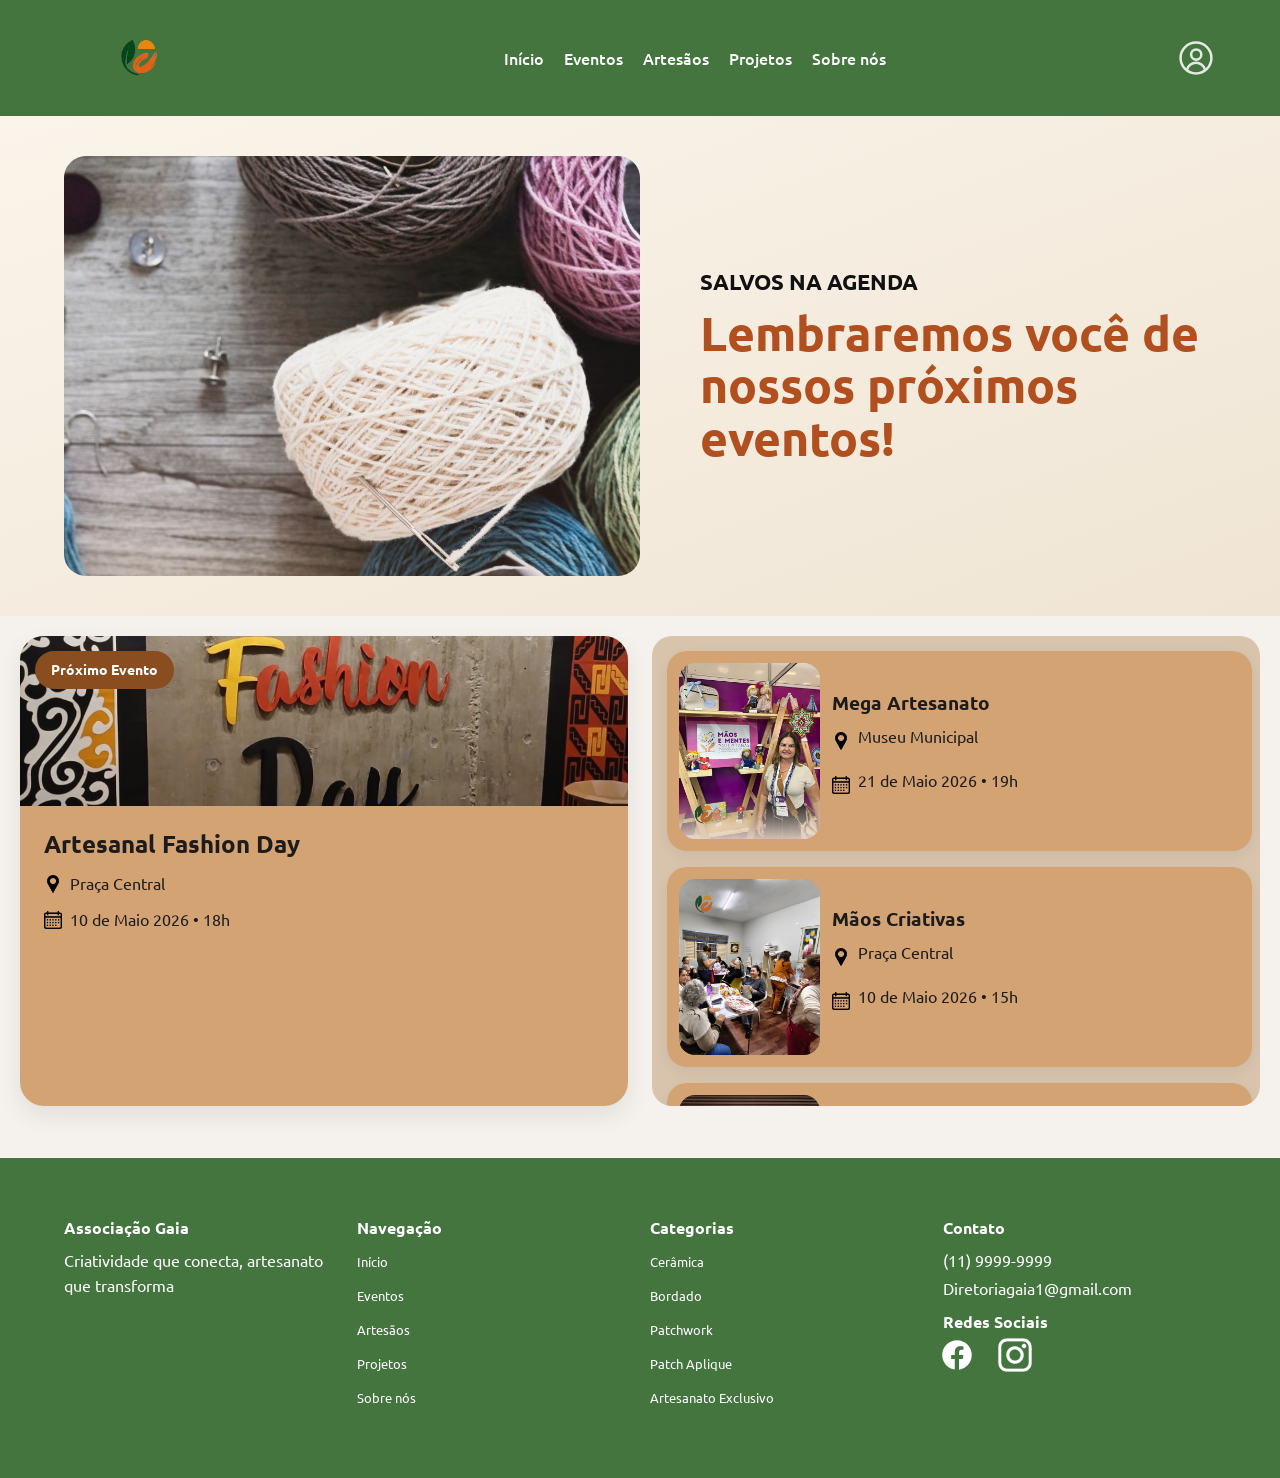
==== commit 0a3e20cf: "feat:adiciona pagina cadastro e login" ====
--- a/pages/agenda.html
+++ b/pages/agenda.html
@@ -33,7 +33,9 @@
             <li><a href="sobre-nos.html">Sobre nós</a></li>
         </ul>
         <div>
-            <img src="../assets/icone-user-header.svg" alt="icone-usuario" class="icone-usuario">
+            <a href="login.html" aria-label="Entrar na minha conta">
+                <img src="../assets/icone-user-header.svg" alt="icone-usuario" class="icone-usuario">
+            </a>
         </div>
       </nav>
 
@@ -44,8 +46,10 @@
         </div>
 
         <div class="mobile-usuario-sidebar">
-            <img src="../assets/icone-user-header.svg" alt="icone-usuario-sidebar" class="mobile-icone-usuario">
-            <span>Minha conta</span>
+            <a href="login.html" aria-label="Entrar na minha conta" class="mobile-usuario-sidebar-link">
+                <img src="../assets/icone-user-header.svg" alt="icone-usuario-sidebar" class="mobile-icone-usuario">
+                <span>Minha conta</span>
+            </a>
         </div>
 
         <nav>
--- a/css/style.css
+++ b/css/style.css
@@ -285,6 +285,14 @@
     margin-bottom: 10px;
 }
 
+.mobile-usuario-sidebar-link {
+    display: flex;
+    flex-direction: column;
+    align-items: center;
+    text-decoration: none;
+    color: inherit;
+}
+
 /* ============= HEADER GLOBAL TABLET + DESKTOP ============= */
 
 @media(min-width: 768px){
@@ -315,6 +323,19 @@
         width: 40px;
         height: auto;
         display: block;
+        cursor: pointer;
+    }
+
+    .desktop-header a[aria-label="Entrar na minha conta"] {
+        display: flex;
+        align-items: center;
+        text-decoration: none;
+        opacity: 0.85;
+        transition: opacity 0.2s;
+    }
+
+    .desktop-header a[aria-label="Entrar na minha conta"]:hover {
+        opacity: 1;
     }
 
      .desktop-header-container-flexbox-pai a:hover {
@@ -4248,4 +4269,355 @@
     .ga-card-info span{
         font-size: 1rem;
     }
+}
+
+/* ==========================
+   LANA — CADASTRO
+========================== */
+
+/* Página base */
+.ln-cad-page {
+    min-height: 100vh;
+    display: flex;
+    flex-direction: column;
+    background: linear-gradient(180deg, var(--cor-bege-claro-gradiante) 0%, var(--cor-bege2-claro-gradiante) 100%);
+}
+
+/* Área central que centraliza o card */
+.ln-cad-main {
+    flex: 1;
+    display: flex;
+    align-items: center;
+    justify-content: center;
+    padding: 3rem 1.25rem;
+}
+
+/* Card branco que envolve o formulário */
+.ln-cad-card {
+    background: white;
+    border-radius: 1rem;
+    box-shadow: 0 4px 32px rgba(60, 33, 20, 0.1);
+    padding: 2.5rem 2rem;
+    width: 100%;
+    max-width: 30rem;
+}
+
+/* Títulos do card */
+.ln-cad-titulo {
+    font-size: 1.6rem;
+    color: var(--cor-verde-titulo);
+    margin-bottom: 0.5rem;
+}
+
+.ln-cad-subtitulo {
+    font-size: 0.95rem;
+    color: var(--cor-fonte-claro);
+    margin-bottom: 2rem;
+}
+
+/* Grupo de campo (label + input + erro) */
+.ln-cad-grupo {
+    display: flex;
+    flex-direction: column;
+    gap: 0.4rem;
+    margin-bottom: 1.25rem;
+}
+
+.ln-cad-label {
+    font-size: 0.875rem;
+    font-weight: 600;
+    color: var(--cor-fonte-escuro);
+}
+
+/* Campo de entrada */
+.ln-cad-input {
+    width: 100%;
+    padding: 0.75rem 1rem;
+    border: 1.5px solid #d9c9b8;
+    border-radius: 0.5rem;
+    font-family: 'Ubuntu', sans-serif;
+    font-size: 1rem;
+    color: var(--cor-fonte-preta);
+    background: var(--cor-fundo-bege-claro);
+    transition: border-color 0.2s;
+    outline: none;
+}
+
+.ln-cad-input:focus {
+    border-color: var(--cor-principal);
+}
+
+/* Botão de envio */
+.ln-cad-btn {
+    width: 100%;
+    padding: 0.85rem;
+    border: none;
+    cursor: pointer;
+    font-size: 1rem;
+    font-family: 'Ubuntu', sans-serif;
+    border-radius: 0.5rem;
+    background: var(--cor-botao-principal);
+    color: var(--cor-fonte);
+    font-weight: 700;
+    transition: background 0.2s, transform 0.2s;
+    margin-top: 0.5rem;
+}
+
+.ln-cad-btn:hover:not(:disabled) {
+    background: var(--cor-botao-hover);
+    transform: translateY(-2px);
+}
+
+.ln-cad-btn:disabled {
+    opacity: 0.65;
+    cursor: not-allowed;
+}
+
+/* Mensagem de erro inline (campo ou global) */
+.ln-cad-erro {
+    font-size: 0.85rem;
+    color: #c0392b;
+    margin-top: 0.3rem;
+}
+
+/* Link "já tem conta? Faça login" */
+.ln-cad-link {
+    text-align: center;
+    margin-top: 1.5rem;
+    font-size: 0.9rem;
+    color: var(--cor-fonte-claro);
+}
+
+.ln-cad-link a {
+    color: var(--cor-verde-titulo);
+    font-weight: 600;
+}
+
+.ln-cad-link a:hover {
+    text-decoration: underline;
+}
+
+/* ==========================
+   LARISSA — LOGIN
+========================== */
+
+/* Página base */
+.la-login-page {
+    min-height: 100vh;
+    display: flex;
+    flex-direction: column;
+    background: linear-gradient(180deg, var(--cor-bege-claro-gradiante) 0%, var(--cor-bege2-claro-gradiante) 100%);
+}
+
+/* Área central que centraliza o card */
+.la-login-main {
+    flex: 1;
+    display: flex;
+    align-items: center;
+    justify-content: center;
+    padding: 3rem 1.25rem;
+}
+
+/* Card branco que envolve o formulário */
+.la-login-card {
+    background: white;
+    border-radius: 1rem;
+    box-shadow: 0 4px 32px rgba(60, 33, 20, 0.1);
+    padding: 2.5rem 2rem;
+    width: 100%;
+    max-width: 28rem;
+}
+
+/* Títulos do card */
+.la-login-titulo {
+    font-size: 1.6rem;
+    color: var(--cor-verde-titulo);
+    margin-bottom: 0.5rem;
+}
+
+.la-login-subtitulo {
+    font-size: 0.95rem;
+    color: var(--cor-fonte-claro);
+    margin-bottom: 2rem;
+}
+
+/* Grupo de campo (label + input) */
+.la-login-grupo {
+    display: flex;
+    flex-direction: column;
+    gap: 0.4rem;
+    margin-bottom: 1.25rem;
+}
+
+.la-login-label {
+    font-size: 0.875rem;
+    font-weight: 600;
+    color: var(--cor-fonte-escuro);
+}
+
+/* Campo de entrada */
+.la-login-input {
+    width: 100%;
+    padding: 0.75rem 1rem;
+    border: 1.5px solid #d9c9b8;
+    border-radius: 0.5rem;
+    font-family: 'Ubuntu', sans-serif;
+    font-size: 1rem;
+    color: var(--cor-fonte-preta);
+    background: var(--cor-fundo-bege-claro);
+    transition: border-color 0.2s;
+    outline: none;
+}
+
+.la-login-input:focus {
+    border-color: var(--cor-principal);
+}
+
+/* Botão de envio */
+.la-login-btn {
+    width: 100%;
+    padding: 0.85rem;
+    border: none;
+    cursor: pointer;
+    font-size: 1rem;
+    font-family: 'Ubuntu', sans-serif;
+    border-radius: 0.5rem;
+    background: var(--cor-botao-principal);
+    color: var(--cor-fonte);
+    font-weight: 700;
+    transition: background 0.2s, transform 0.2s;
+    margin-top: 0.5rem;
+}
+
+.la-login-btn:hover:not(:disabled) {
+    background: var(--cor-botao-hover);
+    transform: translateY(-2px);
+}
+
+.la-login-btn:disabled {
+    opacity: 0.65;
+    cursor: not-allowed;
+}
+
+/* Mensagem de erro global (credenciais inválidas) */
+.la-login-erro {
+    font-size: 0.85rem;
+    color: #c0392b;
+    margin-top: 0.75rem;
+    text-align: center;
+}
+
+/* Link "não tem conta? Cadastre-se" */
+.la-login-link {
+    text-align: center;
+    margin-top: 1.5rem;
+    font-size: 0.9rem;
+    color: var(--cor-fonte-claro);
+}
+
+.la-login-link a {
+    color: var(--cor-verde-titulo);
+    font-weight: 600;
+}
+
+.la-login-link a:hover {
+    text-decoration: underline;
+}
+
+/* ============ ÁREA DO USUÁRIO — menu dinâmico (login persistente) ============= */
+
+.us-user-menu {
+    position: relative;
+}
+
+.us-user-trigger {
+    display: flex;
+    align-items: center;
+    background: none;
+    border: none;
+    padding: 0;
+    cursor: pointer;
+}
+
+.us-dropdown {
+    display: none;
+    position: absolute;
+    top: calc(100% + 0.75rem);
+    right: 0;
+    min-width: 14rem;
+    background: white;
+    border-radius: 0.75rem;
+    box-shadow: 0 8px 32px rgba(60, 33, 20, 0.18);
+    padding: 0.5rem;
+    z-index: 50;
+}
+
+.us-dropdown.active {
+    display: block;
+}
+
+.us-dropdown-nome {
+    display: block;
+    padding: 0.65rem 0.85rem 0.4rem;
+    font-weight: 700;
+    color: var(--cor-verde-titulo);
+    font-size: 0.95rem;
+}
+
+.us-dropdown-item {
+    display: block;
+    padding: 0.6rem 0.85rem;
+    border-radius: 0.5rem;
+    color: var(--cor-fonte-escuro);
+    text-decoration: none;
+    font-size: 0.9rem;
+    background: none;
+    border: none;
+    width: 100%;
+    text-align: left;
+    cursor: pointer;
+    font-family: 'Ubuntu', sans-serif;
+}
+
+.us-dropdown-item:hover {
+    background: var(--cor-fundo-bege-claro);
+}
+
+.us-dropdown-divisor {
+    height: 1px;
+    background: #e9ddd0;
+    margin: 0.4rem 0;
+}
+
+/* Sidebar mobile — mesmos links, layout empilhado */
+.us-mobile-links {
+    display: flex;
+    flex-direction: column;
+    align-items: center;
+    gap: 0.35rem;
+    width: 100%;
+}
+
+.us-mobile-links a,
+.us-mobile-links button {
+    color: var(--cor-fonte);
+    text-decoration: none;
+    font-size: 0.9rem;
+    background: none;
+    border: none;
+    cursor: pointer;
+    font-family: 'Ubuntu', sans-serif;
+    opacity: 0.9;
+}
+
+.us-mobile-links a:hover,
+.us-mobile-links button:hover {
+    opacity: 1;
+    text-decoration: underline;
+}
+
+.us-mobile-nome {
+    color: var(--cor-fonte);
+    font-weight: 700;
+    font-size: 0.95rem;
 }
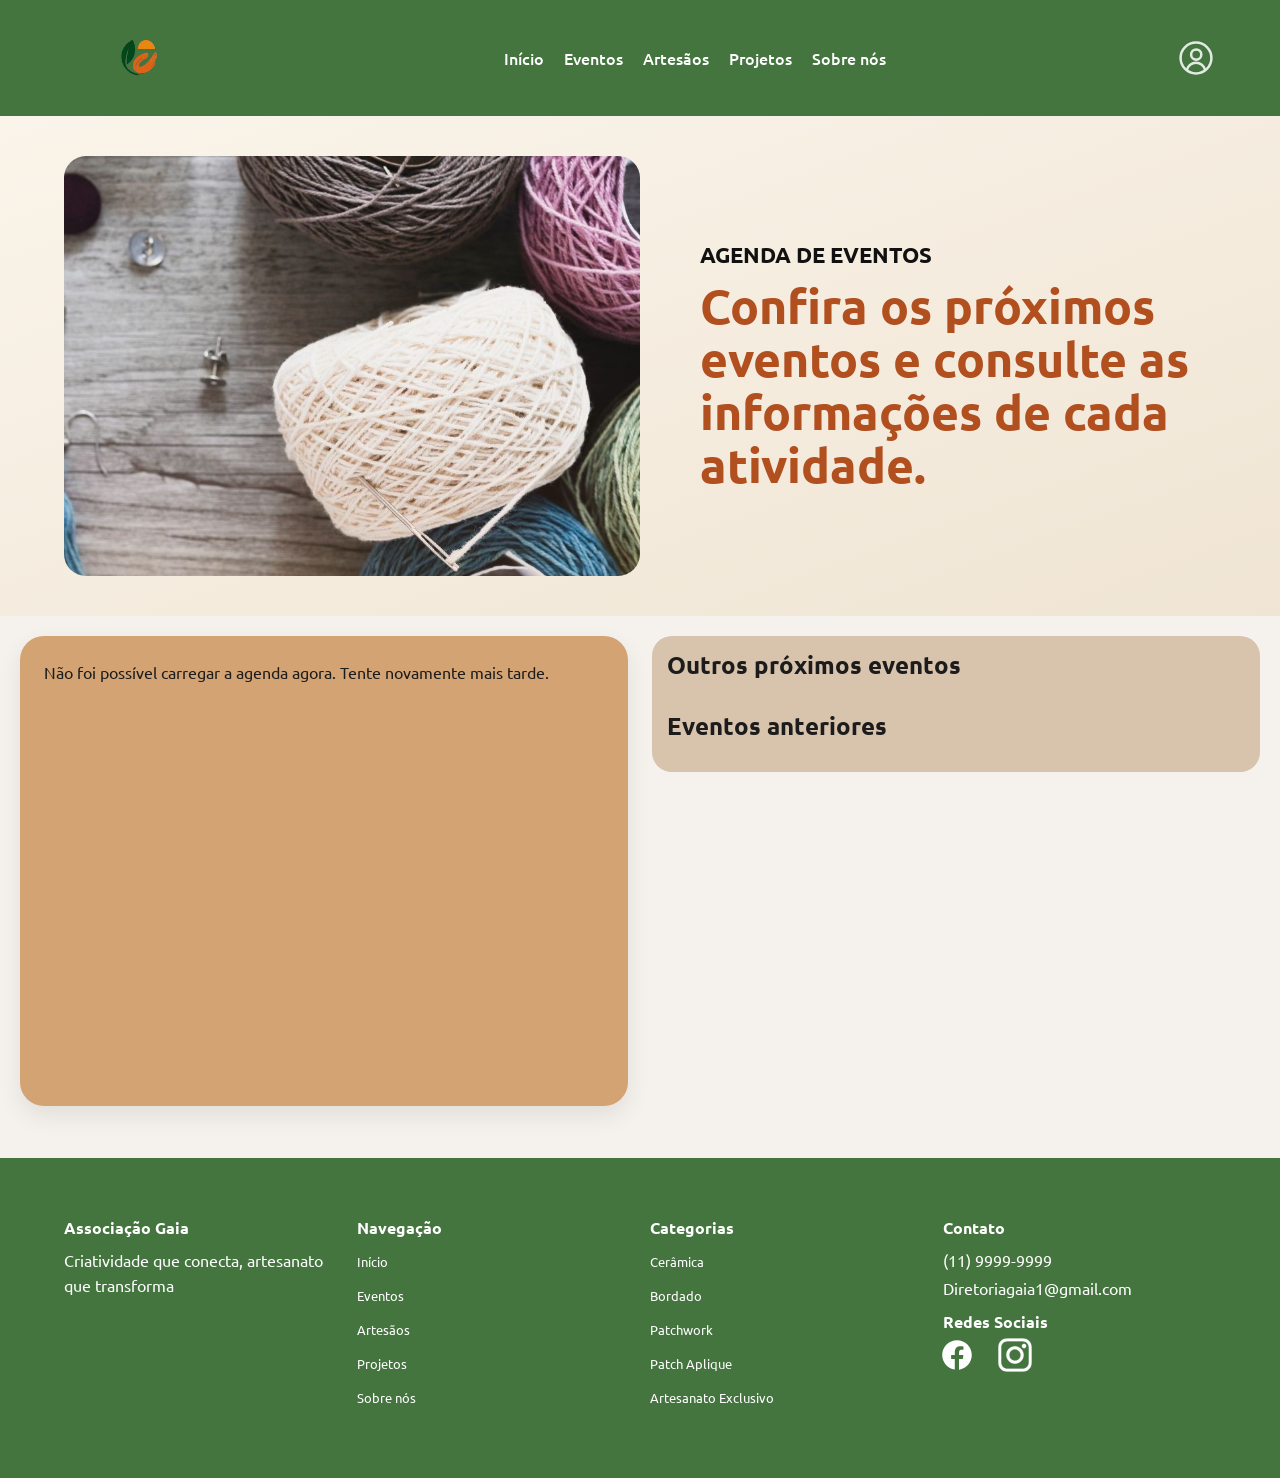
==== commit 25405bae: "feat: integra gerenciamento de eventos à API" ====
--- a/pages/agenda.html
+++ b/pages/agenda.html
@@ -8,7 +8,9 @@
 <link href="https://fonts.googleapis.com/css2?family=Gravitas+One&family=Luckiest+Guy&family=Ubuntu:ital,wght@0,300;0,400;0,500;0,700;1,300;1,400;1,500;1,700&display=swap" rel="stylesheet">
     <title>Agenda | Associação Gaia</title>
     <link rel="stylesheet" href="../css/style.css">
+    <script src="../js/config.js"></script>
     <script src="../js/script.js" defer></script>
+    <script src="../js/agenda.js" defer></script>
 </head>
 <body>
     <!-- GLOBAL - HEADER PARA MOBILE E DESKTOP -->
@@ -70,70 +72,31 @@
         <section class="ga-bck-agenda">
             <img src="../assets/capa-agenda.jpg" alt="Agenda de Eventos">
             <div class="ga-titulo-agenda">
-                <h1>Salvos na Agenda</h1>
-                <p class="ga-texto-titulo-agenda">Lembraremos você de nossos próximos eventos!</p>
+                <h1>Agenda de Eventos</h1>
+                <p class="ga-texto-titulo-agenda">Confira os próximos eventos e consulte as informações de cada atividade.</p>
             </div>
         </section>
         <section class="ga-agenda">
+            <p id="ga-agenda-mensagem" class="ga-eventos-mensagem" role="status" aria-live="polite">Carregando agenda...</p>
 
-            <!-- PRÓXIMO EVENTO -->
             <section class="ga-layout-agenda">
                 <section class="ga-proximo-evento">
-                    <div class="ga-img-proximo">
-                        <span class="ga-badge-proximo">Próximo Evento</span>
-                        <img src="../assets/fashion-day.jpg" alt="Evento Fashion Day">
+                    <div id="ga-agenda-proximo" class="ga-agenda-destaque">
+                        <div class="ga-img-proximo">
+                            <span class="ga-badge-proximo">Próximo Evento</span>
+                            <img src="../assets/evento-principal.jpg" alt="Carregando próximo evento">
+                        </div>
+                        <div class="ga-info-proximo">
+                            <h2>Carregando próximo evento...</h2>
+                        </div>
                     </div>
-                    <div class="ga-info-proximo">
-                        <h2>Artesanal Fashion Day</h2>
-                        <div class="ga-local">
-                            <img src="../assets/ponteiro-mapa.png" alt="">
-                            <p>Praça Central</p>
-                        </div>
-                    <div class="ga-data">
-                        <img src="../assets/calendario-eventos.png" alt="">
-                        <p>10 de Maio 2026 • 18h</p>
                 </section>
 
-                <!-- OUTROS EVENTOS -->
                 <section class="ga-lista-agenda">
-                    <article class="ga-card-agenda" data-categoria="oficina">
-                        <img src="../assets/maos-e-mentes.jpg" alt="Evento Mega Artesanato">
-                        <div class="ga-card-info">
-                            <h3>Mega Artesanato</h3>
-                            <div class="ga-local">
-                                <img src="../assets/ponteiro-mapa.png" alt="">
-                                <p>Museu Municipal</p>
-                            </div>
-                        <div class="ga-data">
-                            <img src="../assets/calendario-eventos.png" alt="">
-                            <p>21 de Maio 2026 • 19h</p>
-                    </article>
-
-                    <article class="ga-card-agenda" data-categoria="exposicao">
-                        <img src="../assets/maos-criativas.jpg" alt="Evento Mãos Criativas">
-                        <div class="ga-card-info">
-                            <h3>Mãos Criativas</h3>
-                            <div class="ga-local">
-                                <img src="../assets/ponteiro-mapa.png" alt="">
-                                <p>Praça Central</p>
-                            </div>
-                        <div class="ga-data">
-                            <img src="../assets/calendario-eventos.png" alt="">
-                            <p>10 de Maio 2026 • 15h</p>
-                    </article>
-
-                    <article class="ga-card-agenda" data-categoria="feira">
-                        <img src="../assets/Natal-maos-criativas.jpg" alt="Evento de natal mãos criativas">
-                        <div class="ga-card-info">
-                            <h3>Edição Natal - 2ª Vitrine Mãos Criativas</h3>
-                            <div class="ga-local">
-                                <img src="../assets/ponteiro-mapa.png" alt="">
-                                <p>Praça Mal.Deodoro da Fonseca</p>
-                            </div>
-                        <div class="ga-data">
-                            <img src="../assets/calendario-eventos.png" alt="">
-                            <p>8 de Agosto 2026 • 20h</p>
-                    </article>
+                    <h2 id="ga-agenda-titulo-proximos">Outros próximos eventos</h2>
+                    <div id="ga-agenda-lista-proximos" class="ga-agenda-lista-proximos"></div>
+                    <h2 id="ga-agenda-titulo-anteriores">Eventos anteriores</h2>
+                    <div id="ga-agenda-lista-anteriores" class="ga-agenda-lista-anteriores"></div>
                 </section>
             </section>
         </section>
--- a/css/style.css
+++ b/css/style.css
@@ -1222,6 +1222,8 @@
     .la-artesaos-carrossel {
         grid-auto-columns: calc(33.333% - 11px);
     }
+    
+    
 }
 
 /* ======================
@@ -4620,4 +4622,9 @@
     color: var(--cor-fonte);
     font-weight: 700;
     font-size: 0.95rem;
-}+}
+
+/* Garante que a propriedade HTML hidden prevaleça sobre estilos de layout. */
+[hidden] {
+    display: none !important;
+}
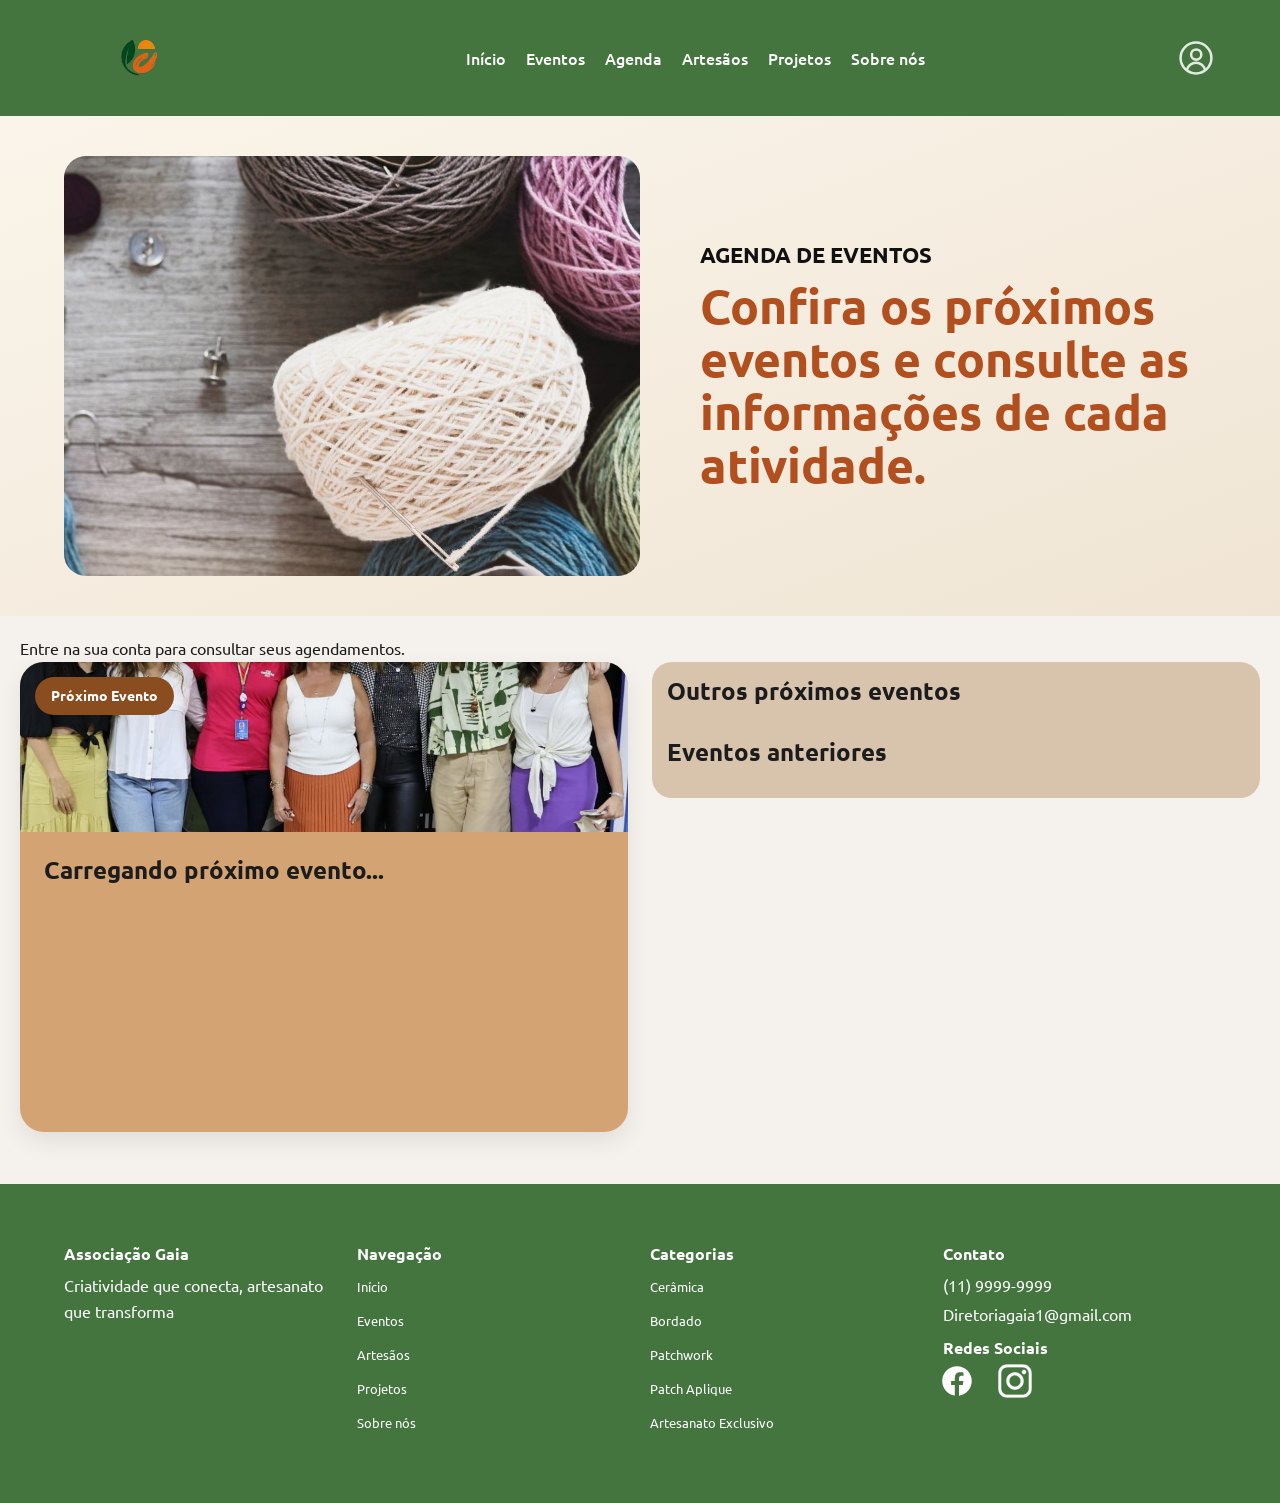
==== commit f0f4027f: "Fix: Agenda no header e listagem na agenda não aparecendo corrigido" ====
--- a/pages/agenda.html
+++ b/pages/agenda.html
@@ -30,6 +30,7 @@
         <ul class="desktop-header-container-flexbox-pai">
             <li><a href="../index.html">Início</a></li>
             <li><a href="eventos.html">Eventos</a></li>
+            <li><a href="agenda.html">Agenda</a></li>
             <li><a href="artesaos.html">Artesãos</a></li>
             <li><a href="projetos.html">Projetos</a></li>
             <li><a href="sobre-nos.html">Sobre nós</a></li>
@@ -58,6 +59,7 @@
            <ul class="mobile-sidebar">
             <li><a href="../index.html">Início</a></li>
             <li><a href="eventos.html">Eventos</a></li>
+            <li><a href="agenda.html">Agenda</a></li>
            <li><a href="artesaos.html">Artesãos</a></li>
             <li><a href="projetos.html">Projetos</a></li>
             <li><a href="sobre-nos.html">Sobre nós</a></li>
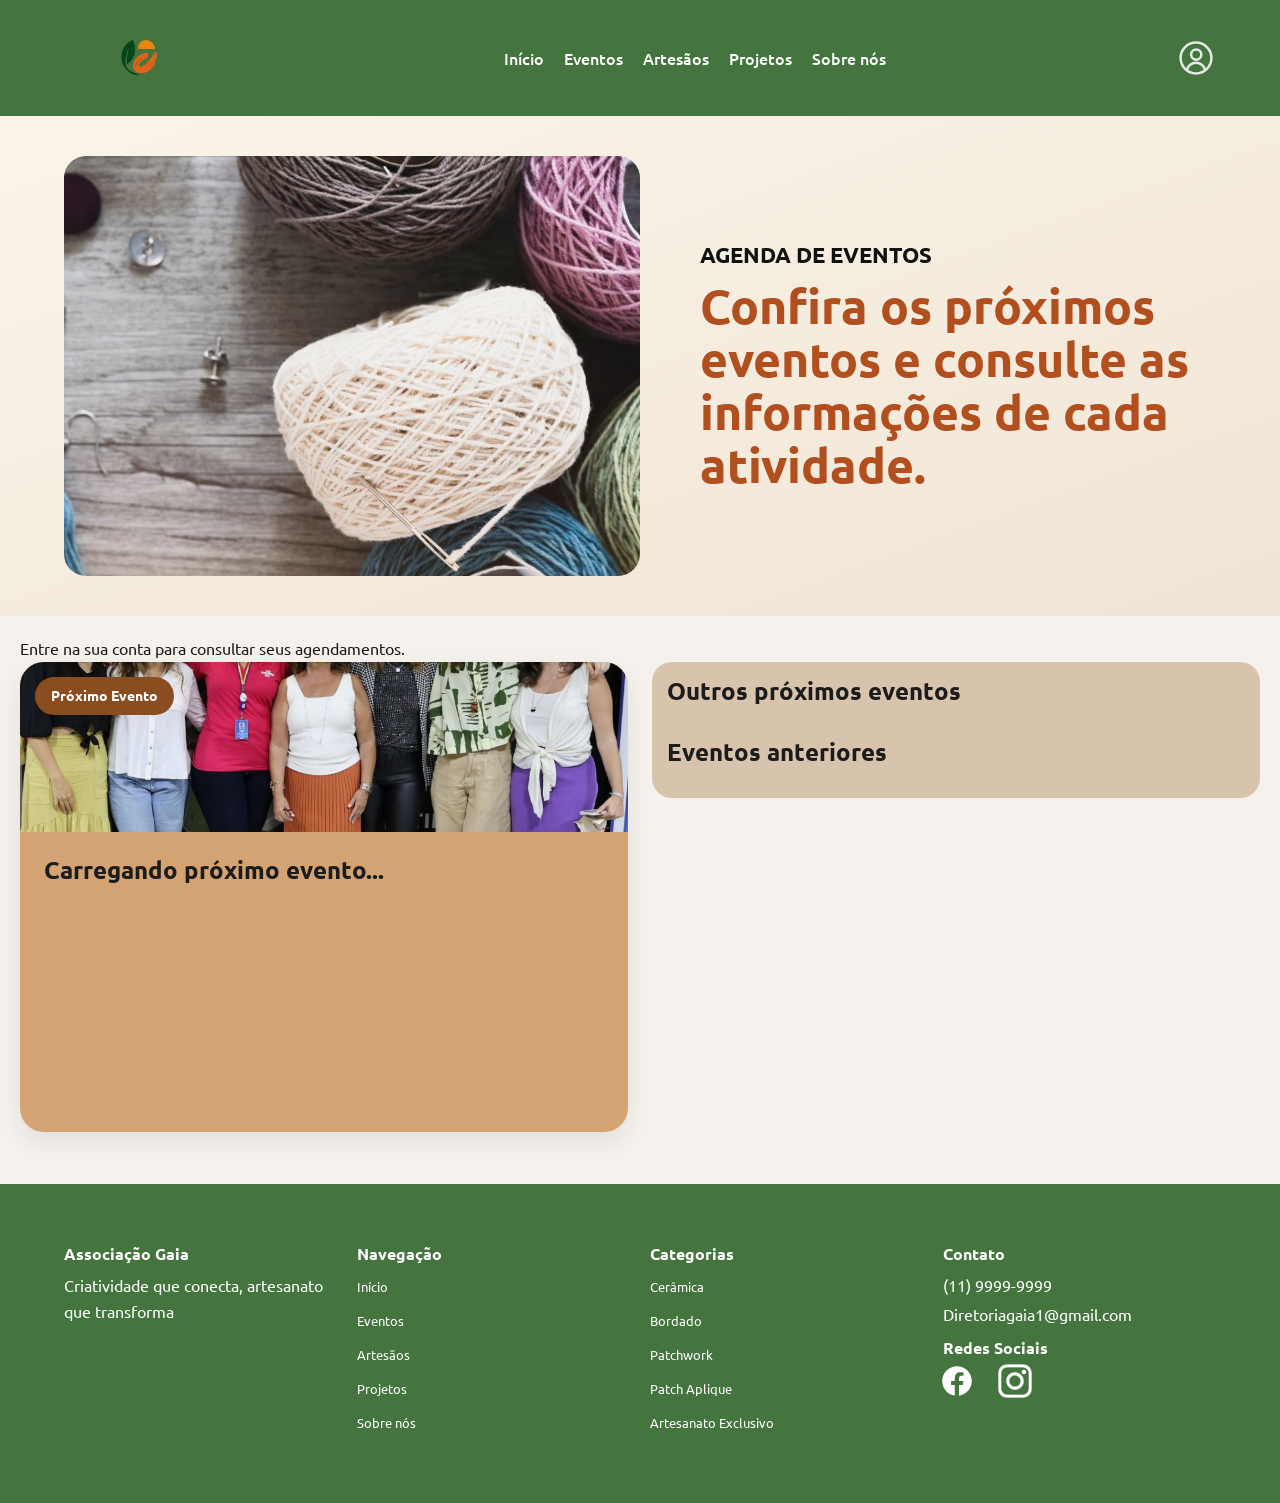
==== commit c5f9e11a: "feat: adiciona formulário de solicitação de novo artesão e config.js compartilhado" ====
--- a/pages/agenda.html
+++ b/pages/agenda.html
@@ -30,10 +30,11 @@
         <ul class="desktop-header-container-flexbox-pai">
             <li><a href="../index.html">Início</a></li>
             <li><a href="eventos.html">Eventos</a></li>
-            <li><a href="agenda.html">Agenda</a></li>
             <li><a href="artesaos.html">Artesãos</a></li>
             <li><a href="projetos.html">Projetos</a></li>
             <li><a href="sobre-nos.html">Sobre nós</a></li>
+
+            <li id="link-painel-admin" hidden><a href="painel-administrativo.html">Painel Administrativo</a></li>
         </ul>
         <div>
             <a href="login.html" aria-label="Entrar na minha conta">
@@ -59,10 +60,11 @@
            <ul class="mobile-sidebar">
             <li><a href="../index.html">Início</a></li>
             <li><a href="eventos.html">Eventos</a></li>
-            <li><a href="agenda.html">Agenda</a></li>
            <li><a href="artesaos.html">Artesãos</a></li>
             <li><a href="projetos.html">Projetos</a></li>
             <li><a href="sobre-nos.html">Sobre nós</a></li>
+
+            <li id="link-painel-admin-mobile" hidden><a href="painel-administrativo.html">Painel Administrativo</a></li>
            </ul>
         </nav>
       </aside>
@@ -119,6 +121,8 @@
                 <li><a href="artesaos.html">Artesãos</a></li>
                 <li><a href="projetos.html">Projetos</a></li>
                 <li><a href="sobre-nos.html">Sobre nós</a></li>
+
+                <li id="footer-painel-admin" hidden><a href="painel-administrativo.html">Painel Administrativo</a></li>
             </ul>
         </div>
            
--- a/css/style.css
+++ b/css/style.css
@@ -171,6 +171,12 @@
     outline: none;
 }
 
+/* Agrupa botões lado a lado com espaçamento (ex.: hero com duas ações) */
+.btn-base__grupo {
+    display: flex;
+    flex-wrap: wrap;
+    gap: 0.75rem;
+}
 /* ============= HEADERS ============= */
 
 /* ============== HEADER MOBILE ============= */
@@ -4475,6 +4481,11 @@
     border-color: var(--cor-principal);
 }
 
+/* Variação do campo para textarea (página de solicitação de artesão) */
+.la-login-input--area {
+    resize: vertical;
+}
+
 /* Botão de envio */
 .la-login-btn {
     width: 100%;
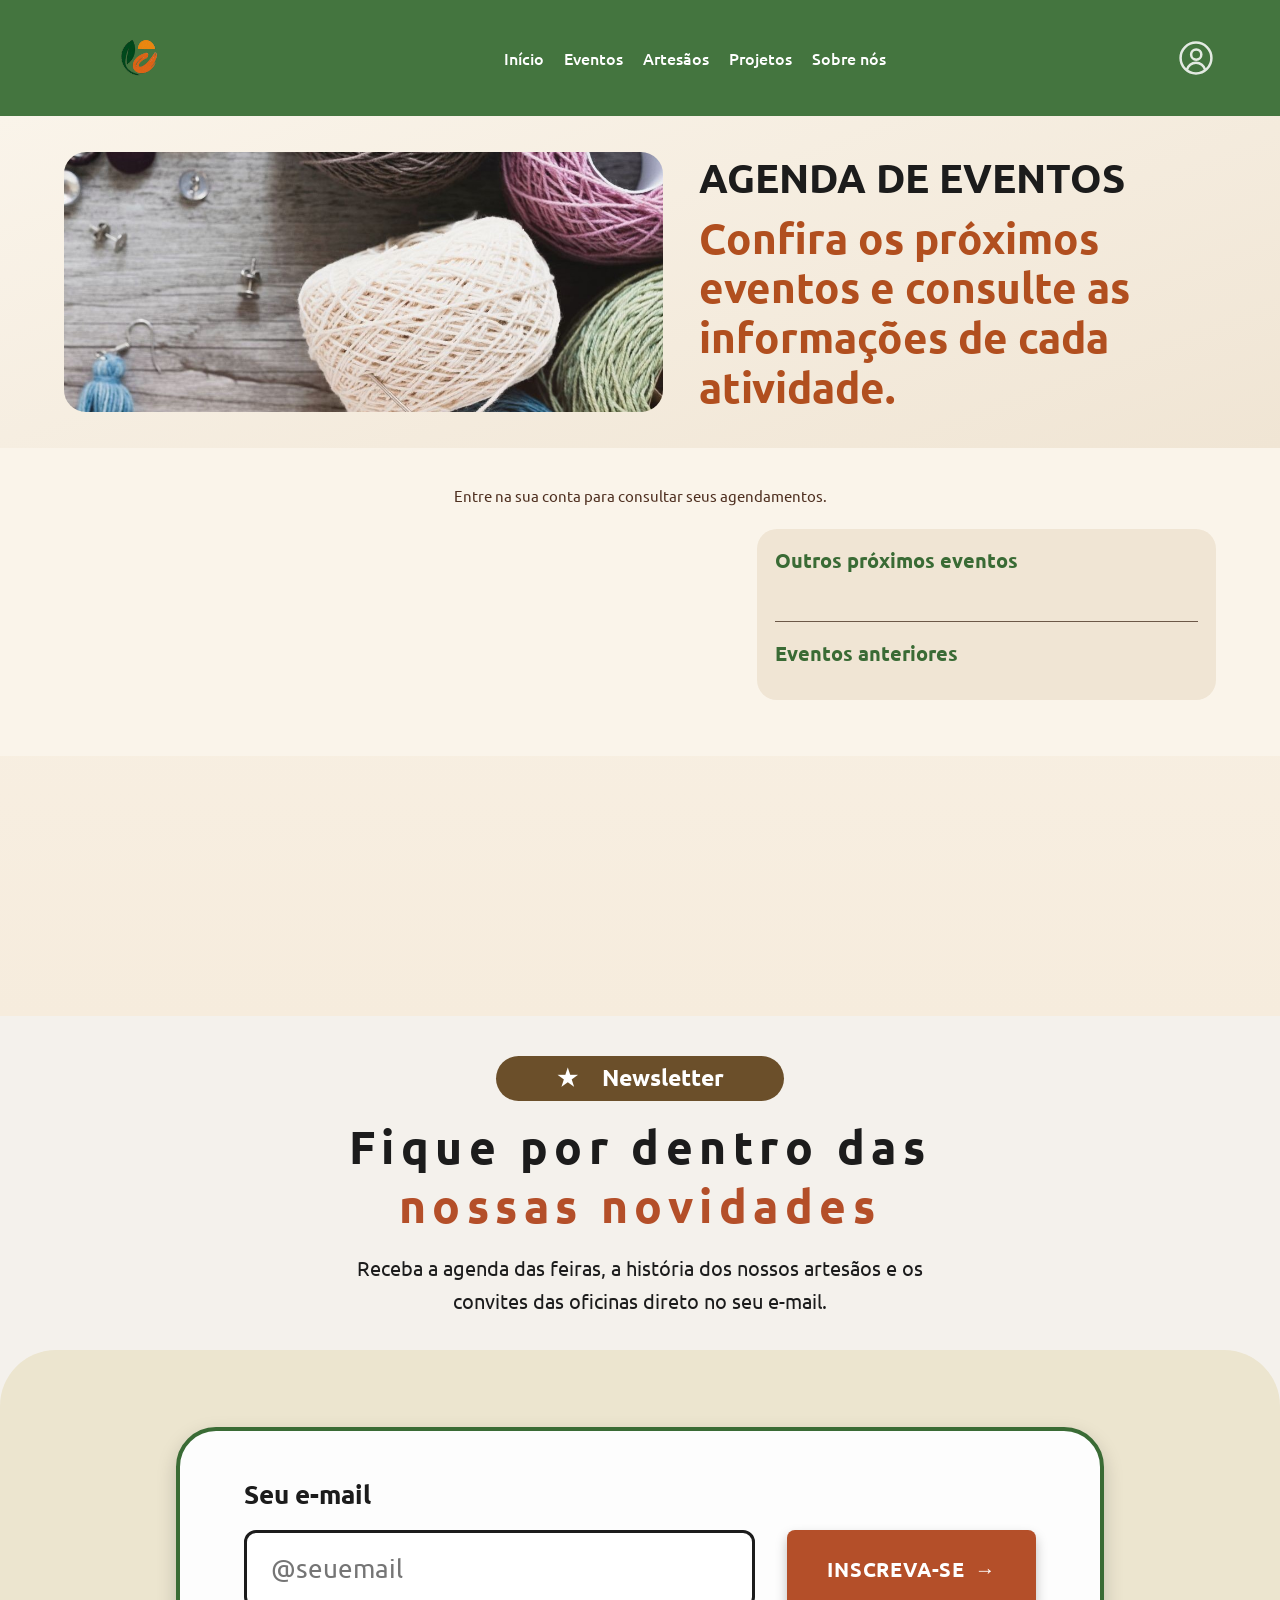
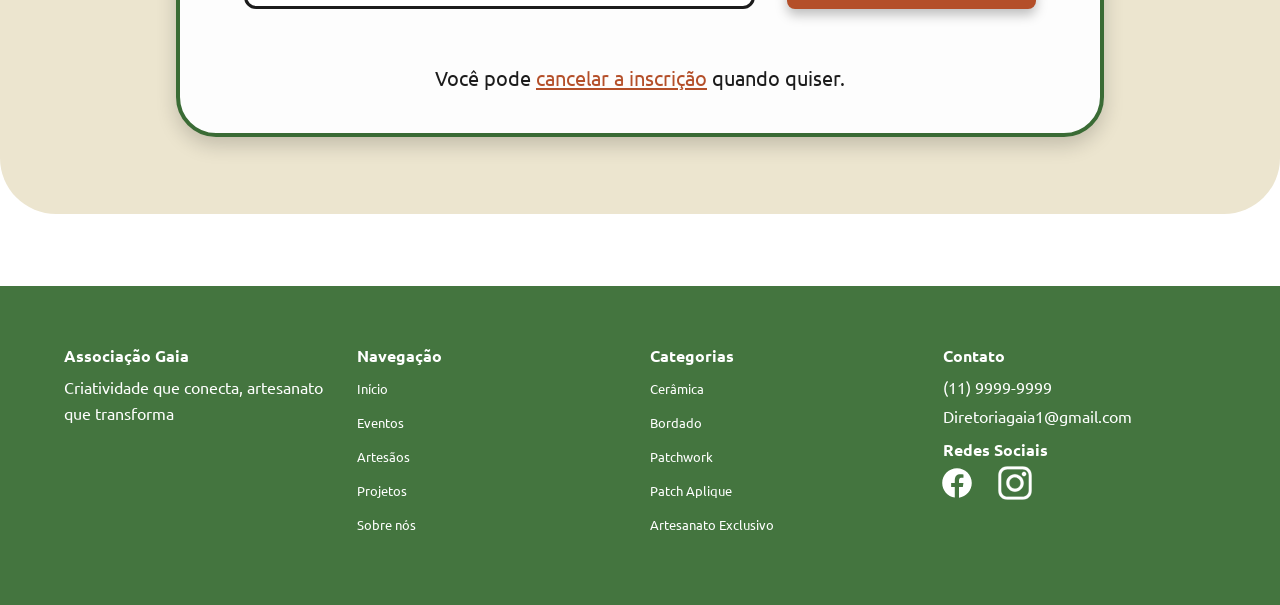
==== commit 7aa2e0eb: "feat: meus trabalhos, newsletter, catalogo de artesaos da API e paineis admin" ====
--- a/pages/agenda.html
+++ b/pages/agenda.html
@@ -10,6 +10,7 @@
     <link rel="stylesheet" href="../css/style.css">
     <script src="../js/config.js"></script>
     <script src="../js/script.js" defer></script>
+    <script src="../js/newsletter.js" defer></script>
     <script src="../js/agenda.js" defer></script>
 </head>
 <body>
--- a/css/style.css
+++ b/css/style.css
@@ -3770,514 +3770,903 @@
     }
 }
 
+
 /* ============================
    13. EVENTO - DETALHE
-   ============================ */
-
-/* ----- PÁGINA ----- */
+============================ */
+
 .ga-pagina-evento {
-    min-height: 100vh;
-}
-
-/* ----- HERO ----- */
+    min-height: 0;
+}
+
+/* HERO */
+
 .ga-evento-hero {
-    padding: 2rem 0 3rem;
+    padding: 1.5rem 0 0;
 }
 
 .ga-evento-hero__inner {
-    display: grid;
-    gap: 0;
-}
-
-/* ----- IMAGEM ----- */
-.ga-evento-hero__visual {
-    width: 100%;
-}
-
-.ga-evento-hero__visual img {
-    width: 100%;
-    aspect-ratio: 4 / 3;
-    object-fit: cover;
-    display: block;
-    border-radius: 1.25rem 1.25rem 0 0;
-}
-
-/* ----- QUADRO DE INFORMAÇÕES ----- */
-.ga-evento-hero__card {
-    display: flex;
-    flex-direction: column;
-    padding: 1.5rem;
-    background: var(--cor-info-artesao);
-    border-radius: 0 0 1.25rem 1.25rem;
-    box-shadow: 0 12px 30px rgba(60, 33, 20, 0.12);
-}
-
-/* ----- VOLTAR ----- */
+    width: 82%;
+    max-width: 1100px;
+    margin: 0 auto;
+}
+
+/* VOLTAR */
+
 .ga-evento-hero__voltar {
-    display: inline-flex;
-    align-items: center;
-    width: fit-content;
+    display: inline-block;
+    margin-bottom: 1rem;
     color: var(--cor-botao-principal);
-    font-size: 0.9rem;
-    font-weight: 700;
-    transition: color 0.2s ease;
-    padding: 10px 10px 10px 10px
+    font-size: 0.85rem;
+    font-weight: bold;
+    text-decoration: none;
 }
 
 .ga-evento-hero__voltar:hover {
     color: var(--cor-botao-hover);
-}
-
-/* ----- LABEL ----- */
-.ga-evento-hero__label {
+    text-decoration: underline;
+}
+
+/* CONTEÚDO PRINCIPAL */
+
+.ga-evento-hero__conteudo {
+    display: grid;
+    grid-template-columns: 1fr 1fr;
+    gap: 1.25rem;
+    align-items: stretch;
+}
+
+/* IMAGEM */
+
+.ga-evento-hero__visual {
+    min-width: 0;
+    height: 280px;
+    overflow: hidden;
+    border-radius: 1rem;
+}
+
+.ga-evento-hero__visual img {
     display: block;
-    margin-bottom: 0.6rem;
+    width: 100%;
+    height: 100%;
+    object-fit: cover;
+    object-position: center;
+}
+
+/* CARD DE INFORMAÇÕES */
+
+.ga-evento-hero__card {
+    box-sizing: border-box;
+    display: flex;
+    flex-direction: column;
+    justify-content: center;
+    align-items: stretch;
+    gap: 0.85rem;
+
+    width: 100%;
+    min-width: 0;
+    min-height: 280px;
+    padding: 1.5rem;
+
+    background: var(--cor-fonte);
+    border-radius: 1rem;
+    box-shadow: 0 4px 12px rgba(0, 0, 0, 0.07);
+}
+
+.ga-evento-hero__card h1,
+.ga-evento-hero__card h2,
+.ga-evento-hero__title {
+    font-size: 2rem;
+    line-height: 1.2;
+    margin-bottom: 0;
+}
+
+/* LOCAL E DATA */
+
+.ga-evento-hero__informacoes {
+    display: flex;
+    flex-direction: column;
+    gap: 1rem;
+    margin-bottom: 0;
+}
+
+.ga-evento-hero__informacoes p {
+    margin: 0;
+}
+
+.ga-evento-info__linha {
+    display: flex;
+    align-items: center;
+    gap: 0.75rem;
+}
+
+.ga-evento-hero__informacoes .ga-evento-info__icone {
+    flex: 0 0 30px;
+    width: 30px;
+    height: 30px;
+    padding: 6px;
     color: var(--cor-botao-principal);
-    font-size: 0.8rem;
-    font-weight: 700;
-    letter-spacing: 0.08em;
-    text-transform: uppercase;
-}
-
-/* ----- TÍTULO ----- */
-.ga-evento-hero__card .hero-base__titulo {
-    margin-bottom: 1.25rem;
-}
-
-/* ----- INFORMAÇÕES ----- */
-.ga-evento-hero__informacoes {
+    background: var(--cor-fundo-bege-claro);
+    border-radius: 0.5rem;
+}
+
+.ga-evento-meta__conteudo {
     display: flex;
     flex-direction: column;
-    gap: 0.75rem;
-    margin-bottom: 1.75rem;
-}
-
-.ga-evento-hero__informacoes p {
-    display: flex;
-    align-items: center;
+    gap: 0.15rem;
+    min-width: 0;
+}
+
+.ga-evento-meta__rotulo {
+    color: var(--cor-botao-principal);
+    font-size: 0.68rem;
+    font-weight: 700;
+    letter-spacing: 0.07em;
+}
+
+.ga-evento-meta__valor,
+.ga-evento-meta__horario {
+    color: var(--cor-fonte-claro);
+    font-size: 0.9rem;
+    overflow-wrap: anywhere;
+}
+
+.ga-evento-meta__horario {
+    font-size: 0.82rem;
+}
+
+/* BOTÃO */
+
+.ga-evento-acoes {
+    width: 100%;
     margin: 0;
-    color: var(--cor-fonte-medio);
-    font-size: 0.95rem;
+}
+
+.ga-evento-hero__card .btn-base__principal {
+    box-sizing: border-box;
+    display: inline-block;
+    width: fit-content;
+    max-width: 100%;
+    padding: 0.7rem 1.2rem;
+
+    background-color: var(--cor-botao-principal);
+    color: white;
+    border: none;
+    outline: none;
+    box-shadow: none;
+    font-size: 0.85rem;
+    border-radius: 0.5rem;
+}
+
+.ga-evento-hero__card .btn-base__principal:hover:not(:disabled) {
+    background-color: var(--cor-hover-btn-artesao);
+    border: none;
+    box-shadow: none;
+}
+
+.ga-evento-hero__card .btn-base__principal:focus {
+    outline: none;
+    box-shadow: none;
+}
+
+.ga-evento-hero__card .btn-base__principal:disabled {
+    cursor: not-allowed;
+    opacity: 0.65;
+}
+
+.ga-evento-hero .btn-base__principal.adm-status--inativo {
+    background-color: #888;
+    color: white;
+    border: none;
+    outline: none;
+    box-shadow: none;
+    opacity: 1;
+}
+
+/* CARD DE EVENTO CANCELADO */
+
+.ga-evento-hero__card:has(.adm-status--inativo) {
+    justify-content: flex-start;
+    align-items: stretch;
+    gap: 0.85rem;
+}
+
+.ga-evento-hero__card:has(.adm-status--inativo) .hero-base__titulo {
+    text-align: flex-start;
+    margin: 0;
+}
+
+/* AVISO DE EVENTO CANCELADO */
+
+.ga-evento-hero__card:has(.adm-status--inativo) #ga-aviso-agendamento {
+    padding: 0.65rem 0.8rem;
+    color: #b42318;
+    background-color: #fff1f0;
+    border-left: 3px solid #b42318;
+    border-radius: 0.35rem;
+    font-size: 0.82rem;
+    font-weight: 600;
+    text-align: center;
+}
+
+/* AGENDAMENTO REALIZADO */
+#ga-aviso-agendamento.ga-aviso--sucesso {
+    display: block;
+    box-sizing: border-box;
+    width: 100%;
+    margin: 0;
+    padding: 0.75rem 1rem;
+
+    color: #176b32;
+    background-color: #eaf6ec;
+    border-left: 3px solid #258344;
+    border-radius: 0.35rem;
+
+    font-size: 0.85rem;
+    font-weight: 600;
     line-height: 1.5;
-}
-
-/* ----- BOTÃO ----- */
-.ga-evento-hero__card .btn-base__principal {
-    align-self: flex-start;
-}
-
-/* ----- DESCRIÇÃO ----- */
+    text-align: center;
+}
+
+/* AGENDAMENTO JÁ EXISTENTE */
+#ga-aviso-agendamento.ga-aviso--existente {
+    display: block;
+    box-sizing: border-box;
+    width: 100%;
+    margin: 0;
+    padding: 0.75rem 1rem;
+
+    color: #a65b08;
+    background-color: #fff4e5;
+    border-left: 3px solid #d88919;
+    border-radius: 0.35rem;
+
+    font-size: 0.85rem;
+    font-weight: 600;
+    line-height: 1.5;
+    text-align: center;
+}
+
+/* AVISOS */
+
+#ga-aviso-agendamento {
+    margin: 0.75rem 0 0;
+    color: var(--cor-fonte-preta);
+    font-size: 0.85rem;
+    line-height: 1.4;
+}
+
+#ga-aviso-agendamento:empty {
+    display: none;
+}
+
+/* DESCRIÇÃO */
+
 .ga-evento-descricao {
-    padding: 0 0 4rem;
-}
-
-/* ----- CABEÇALHO DA DESCRIÇÃO ----- */
+    width: 82%;
+    max-width: 1100px;
+    margin: 0 auto;
+    padding: 2rem 0 2rem;
+}
+
 .ga-evento-descricao__cabecalho {
-    margin-bottom: 1.25rem;
+    margin-bottom: 0.8rem;
 }
 
 .ga-evento-descricao__label {
     display: block;
-    margin-bottom: 0.4rem;
+    margin-bottom: 0.35rem;
+
     color: var(--cor-botao-principal);
-    font-size: 0.78rem;
-    font-weight: 700;
+    font-size: 0.7rem;
+    font-weight: bold;
     letter-spacing: 0.08em;
 }
 
-/* ----- TÍTULO DA DESCRIÇÃO ----- */
 .ga-evento-descricao__cabecalho h2 {
-    font-size: clamp(1.4rem, 3vw, 2rem);
+    margin: 0;
+
     color: var(--cor-fonte-preta);
-}
-
-/* ----- TEXTO ----- */
-.ga-evento-descricao__card{
-    padding: 1.5rem;
-    background: var(--cor-info-artesao);
-    border-radius: 1.25rem 1.25rem;
-    box-shadow: 0 12px 30px rgba(60, 33, 20, 0.12);
-}
+    font-size: 1.5rem;
+    line-height: 1.3;
+}
+
+.ga-evento-descricao__card {
+    padding: 1.25rem 1.5rem;
+
+    background: var(--cor-fonte);
+    border-radius: 1rem;
+    box-shadow: 0 4px 12px rgba(0, 0, 0, 0.07);
+}
+
 .ga-evento-descricao__texto {
-    max-width: 60rem;
-    color: var(--cor-fonte-medio);
-    font-size: 1rem;
+    margin: 0;
+    color: var(--cor-fonte-preta);
+    font-size: 0.9rem;
     line-height: 1.7;
-}
-
-/* ----- RESPONSIVO ----- */
-@media (min-width: 1024px) {
+    overflow-wrap: break-word;
+}
+
+/* TABLET */
+
+@media (max-width: 900px) {
+    .ga-evento-hero__inner,
+    .ga-evento-descricao {
+        width: 90%;
+    }
+
+    .ga-evento-hero__conteudo {
+        gap: 1rem;
+    }
+
+    .ga-evento-hero__visual,
+    .ga-evento-hero__card {
+        height: 260px;
+        min-height: 260px;
+    }
+
+    .ga-evento-hero__card {
+        padding: 1.1rem;
+    }
+}
+
+/* CELULAR */
+
+@media (max-width: 650px) {
     .ga-evento-hero {
-        padding: 3rem 0 4rem;
-    }
-
-    .ga-evento-hero__inner {
-        grid-template-columns: 1.15fr 0.85fr;
-        align-items: stretch;
-    }
-
-    /* IMAGEM */
+        padding-top: 1rem;
+    }
+
+    .ga-evento-hero__inner,
+    .ga-evento-descricao {
+        width: 90%;
+    }
+
+    .ga-evento-hero__conteudo {
+        grid-template-columns: 1fr;
+        gap: 0.9rem;
+    }
+
     .ga-evento-hero__visual {
-        height: 100%;
-    }
-
-    .ga-evento-hero__visual img {
+        height: 220px;
+        min-height: 0;
+    }
+
+    .ga-evento-hero__card {
+        height: auto;
+        min-height: 0;
+        padding: 1.25rem;
+    }
+
+    .ga-evento-hero__card .hero-base__titulo {
+        font-size: 1.5rem;
+        margin-bottom: 0;
+    }
+
+    .ga-evento-hero__informacoes {
+        gap: 0.8rem;
+    }
+
+    .ga-evento-hero__card .btn-base__principal {
         width: 100%;
-        height: 100%;
-        min-height: 30rem;
-        aspect-ratio: auto;
-        border-radius: 1.25rem 0 0 1.25rem;
-    }
-
-    /* CARD */
-    .ga-evento-hero__card {
-        justify-content: center;
-        padding: 3rem;
-        border-radius: 0 1.25rem 1.25rem 0;
-        box-shadow: 0 16px 40px rgba(60, 33, 20, 0.14);
-    }
-
-}
+    }
+
+    .ga-evento-descricao {
+        padding: 1.5rem 0;
+    }
+
+    .ga-evento-descricao__cabecalho h2 {
+        font-size: 1.35rem;
+    }
+
+    .ga-evento-descricao__card {
+        padding: 1rem;
+    }
+}
+
+
+/* EVENTO CANCELADO - REMOVER BOTÃO */
+
+.ga-evento-hero__card:has(.adm-status--inativo) .ga-evento-acoes {
+    display: none;
+}
+
+/* AVISO DE EVENTO CANCELADO */
+
+.ga-evento-hero__card:has(.adm-status--inativo) #ga-aviso-agendamento {
+    display: block;
+    box-sizing: border-box;
+    width: 100%;
+    margin: 0;
+    padding: 0.75rem 1rem;
+
+    color: #b42318;
+    background-color: #fff1f0;
+    border-left: 3px solid #b42318;
+    border-radius: 0.35rem;
+
+    font-size: 0.85rem;
+    font-weight: 600;
+    line-height: 1.5;
+    text-align: center;
+}
+
+.ga-evento-status--encerrado {
+    color: var(--cor-botao-hover);
+    font-weight: bold;
+}
+
+.ga-badge--encerrado {
+    background-color: #b44f29;
+    color: #ffffff;
+}
+
 
 /* ============================
    14. AGENDA
    ============================ */
 
-/* ----- PÁGINA ----- */
-.ga-page-agenda{
-    background: linear-gradient(180deg, var(--cor-bege-claro-gradiante) 0%, var(--cor-bege2-claro-gradiante) 100%);
-}
-
-.ga-agenda{
-    padding: 20px;
-    background: #f5f1ec;
+/* PÁGINA */
+
+.ga-page-agenda {
+    min-height: 100vh;
+    background: linear-gradient(
+        180deg,
+        var(--cor-bege-claro-gradiante) 0%,
+        var(--cor-bege2-claro-gradiante) 100%
+    );
+}
+
+.ga-agenda {
+    padding: 32px 5% 48px;
+    background: var(--cor-bege-claro-gradiante);
 }
 
 /* HERO */
-.ga-bck-agenda{
-    background: linear-gradient(160deg, var(--cor-bege-claro-gradiante) 0%, var(--cor-hero-medio) 100%);
-    padding: 20px;
-}
-
-.ga-bck-agenda img{
-    width: 100%;
-    height: 500px;
-    object-fit: cover;
-    border-radius: 22px;
+
+.ga-bck-agenda {
+    display: flex;
+    flex-direction: column;
+    gap: 24px;
+    padding: 28px 5%;
+    background: linear-gradient(
+        160deg,
+        var(--cor-bege-claro-gradiante) 0%,
+        var(--cor-hero-medio) 100%
+    );
+}
+
+.ga-bck-agenda img {
     display: block;
-    margin-bottom: 22px;
-}
-
-.ga-titulo-agenda{
-    display: flex;
-    flex-direction: column;
-}
-
-.ga-titulo-agenda h1{
-    font-size: clamp(1.8rem, 5vw, 2.5rem);
-    color: #111;
-    margin-bottom: 10px;
-    text-transform: uppercase;
-}
-
-.ga-texto-titulo-agenda{
-    font-size: 2rem;
-    font-weight: 700;
-    line-height: 1.1;
-    color: var(--cor-flecha);
-}
-
-.ga-hero-agenda{
-    margin-bottom: 32px;
-}
-
-.ga-hero-agenda img{
-    width: 100%;
-    height: 180px;
-    object-fit: cover;
-    border-radius: 20px;
-}
-
-.ga-hero-agenda h1{
-    margin-top: 20px;
-    text-align: center;
-    font-size: 2.2rem;
-}
-
-/* PRÓXIMO EVENTO */
-.ga-proximo-evento{
-    background: var(--cor-info-artesao);
-    border-radius: 24px;
-    overflow: hidden;
-    box-shadow: 0 10px 25px rgba(0,0,0,.08);
-    margin-bottom: 32px;
-    transition: 0.3s ease;
-}
-
-.ga-proximo-evento:hover{
-    transform: translateY(-6px);
-}
-
-.ga-proximo-evento:hover img {
-    transform: scale(1.03);
-}
-
-.ga-img-proximo{
-    position: relative;
-}
-
-/* BADGE SOBRE A IMAGEM */
-.ga-badge-proximo{
-    position: absolute;
-    top: 15px;
-    left: 15px;
-    background: #8a4d20;
-    color: white;
-    padding: 8px 16px;
-    border-radius: 999px;
-    font-size: 0.9rem;
-    font-weight: 600;
-    z-index: 2;
-}
-
-/* IMAGEM DO PRÓXIMO EVENTO */
-.ga-proximo-evento img {
     width: 100%;
     height: 220px;
     object-fit: cover;
-    transition: transform 0.3s ease;
-}
-
-/* INFORMAÇÕES */
-.ga-info-proximo{
-    padding: 20px;
-}
-
-.ga-info-proximo h2{
-    margin-bottom: 12px;
-}
-
-/* LOCAL E DATA */
-.ga-local,
-.ga-data{
-    display: flex;
-    align-items: center;
-    gap: 8px;
-    margin-bottom: 10px;
-}
-
-.ga-local img,
-.ga-data img {
-    width: 18px;
-    height: 18px;
-    flex: none;
-}
-
-/* BOTÃO DO PRÓXIMO EVENTO */
-.ga-btn-agenda{
-    display: inline-block;
-    margin-top: 20px;
-    width: fit-content;
-    background: var(--cor-botao-principal);
-    color: white;
-    padding: 12px 20px;
-    border-radius: 12px;
-    text-decoration: none;
-    font-weight: 600;
-}
-
-.ga-btn-agenda:hover{
-    background: var(--cor-botao-hover);
-}
-
-/* LISTA */
-.ga-lista-agenda{
-    display: flex;
-    flex-direction: column;
-    gap: 20px;
-    border-radius: 20px;
-}
-
-.ga-card-agenda{
-    display: flex;
-    gap: 15px;
-    background: var(--cor-info-artesao);
-    padding: 15px;
-    border-radius: 20px;
-    box-shadow: 0 5px 15px rgba(0,0,0,.05);
-    transition: 0.3s ease;
-}
-
-.ga-card-agenda:hover{
-    transform: translateY(-6px);
-}
-
-.ga-card-agenda:hover img {
-    transform: scale(1.05);
-}
-
-/* IMAGEM DO CARD */
-.ga-card-agenda > img {
-    transition: transform 0.3s ease;
-    max-height: 11rem;
-    max-width: 9.5rem;
-    object-fit: cover;
-    border-radius: 16px;
-}
-
-/* INFORMAÇÕES DO CARD */
-.ga-card-info .ga-local img,
-.ga-card-info .ga-data img {
-    width: 18px;
-    height: 18px;
-    flex: none;
-}
-
-.ga-card-info{
+    border-radius: 22px;
+}
+
+.ga-titulo-agenda {
     display: flex;
     flex-direction: column;
     justify-content: center;
 }
 
-.ga-card-info h3{
-    margin-bottom: 10px;
-    font-size: 1.5rem;
-}
-
-.ga-card-info p{
-    margin-bottom: 8px;
-    font-size: 1rem;
-}
-
-/* BOTÃO DO CARD */
-.ga-btn-card-agenda{
-    width: 140px;
+.ga-titulo-agenda h1 {
+    margin-bottom: 12px;
+    color: var(--cor-fonte-preta);
+    font-size: clamp(1.8rem, 5vw, 2.5rem);
+    text-transform: uppercase;
+}
+
+.ga-texto-titulo-agenda {
+    max-width: 540px;
+    margin: 0;
+    color: var(--cor-flecha);
+    font-size: clamp(1.7rem, 4vw, 2.6rem);
+    font-weight: 700;
+    line-height: 1.2;
+}
+
+/* MENSAGEM DA AGENDA */
+
+.ga-eventos-mensagem {
+    margin: 0 0 20px;
+    color: var(--cor-fonte-escuro);
+    font-size: 0.95rem;
     text-align: center;
-    display: inline-block;
+}
+
+/* LAYOUT PRINCIPAL */
+
+.ga-layout-agenda {
+    display: grid;
+    grid-template-columns: minmax(0, 1fr);
+    gap: 28px;
+    align-items: start;
+}
+
+.ga-proximo-evento {
+    min-width: 0;
+}
+
+.ga-agenda-destaque {
+    display: flex;
+    flex-direction: column;
+    width: 100%;
+    min-width: 0;
+    overflow: hidden;
+    background: var(--cor-info-artesao);
+    border-radius: 22px;
+    box-shadow: 0 10px 25px rgba(0, 0, 0, 0.10);
+    transition: transform 0.25s ease, box-shadow 0.25s ease;
+}
+
+.ga-agenda-destaque:hover {
+    transform: translateY(-3px);
+    box-shadow: 0 14px 30px rgba(0, 0, 0, 0.13);
+}
+
+/* IMAGEM DO DESTAQUE */
+
+.ga-img-proximo {
+    position: relative;
+    width: 100%;
+    height: 230px;
+    overflow: hidden;
+}
+
+.ga-img-proximo img {
+    display: block;
+    width: 100%;
+    height: 100%;
+    object-fit: cover;
+    transition: transform 0.35s ease;
+}
+
+.ga-agenda-destaque:hover .ga-img-proximo img {
+    transform: scale(1.025);
+}
+
+/* BADGE */
+
+.ga-badge-proximo {
+    position: absolute;
+    z-index: 2;
+    top: 16px;
+    left: 16px;
+    padding: 8px 14px;
+    color: var(--cor-fonte);
+    background: var(--cor-marrom-claro);
+    border-radius: 999px;
+    font-size: 0.78rem;
+    font-weight: 700;
+}
+
+.ga-badge-proximo--cancelado {
+    background: var(--cor-botao-hover);
+}
+
+/* INFORMAÇÕES DO DESTAQUE */
+
+.ga-info-proximo {
+    display: flex;
+    flex-direction: column;
+    align-items: flex-start;
+    gap: 14px;
+    width: 100%;
+    min-width: 0;
+    padding: 24px;
+    color: var(--cor-fonte-preta);
+}
+
+.ga-info-proximo h2 {
+    display: block;
+    width: 100%;
+    margin: 0 0 4px;
+    color: var(--cor-fonte-preta);
+    font-size: clamp(1.4rem, 3vw, 1.9rem);
+    font-weight: 700;
+    line-height: 1.25;
+    overflow-wrap: anywhere;
+}
+
+/* LOCAL E DATA */
+
+.ga-agenda-info {
+    display: flex;
+    align-items: center;
+    gap: 10px;
+    width: 100%;
+    min-width: 0;
+    margin: 0;
+    color: var(--cor-fonte-escuro);
+    font-size: 0.95rem;
+    line-height: 1.45;
+}
+
+.ga-agenda-info img {
+    flex: 0 0 20px;
+    width: 20px;
+    height: 20px;
+    object-fit: contain;
+}
+
+.ga-agenda-info span {
+    min-width: 0;
+    overflow-wrap: anywhere;
+}
+
+/* AVISO DE EVENTO CANCELADO */
+
+.ga-agenda-cancelado {
+    margin: 0;
+    color: var(--cor-fonte-escuro);
+    font-size: 0.9rem;
+    font-weight: 700;
+}
+
+/* BOTÃO VER DETALHES */
+
+.ga-btn-agenda {
+    display: inline-flex;
+    align-items: center;
+    justify-content: center;
+    align-self: flex-start;
+    flex: 0 0 auto;
+    width: fit-content;
+    min-height: 42px;
+    margin: 6px 0 0;
+    padding: 11px 20px;
+    color: var(--cor-fonte);
     background: var(--cor-botao-principal);
-    color: white;
-    padding: 12px 20px;
+    border: none;
     border-radius: 10px;
+    font-size: 0.9rem;
+    font-weight: 700;
+    line-height: 1.3;
+    text-align: center;
     text-decoration: none;
-    margin-top: 10px;
+    white-space: nowrap;
+    cursor: pointer;
+    transition: background 0.2s ease, transform 0.2s ease;
+}
+
+.ga-btn-agenda:hover {
+    color: var(--cor-fonte);
+    background: var(--cor-botao-hover);
+    transform: translateY(-2px);
+}
+
+.ga-btn-agenda:focus-visible {
+    outline: 2px solid var(--cor-fonte-escuro);
+    outline-offset: 3px;
+}
+
+/* DESTAQUE VAZIO */
+
+.ga-info-proximo--vazio {
+    justify-content: center;
+    min-height: 230px;
+    font-size: 1.1rem;
     font-weight: 600;
-}
-
-.ga-btn-card-agenda:hover{
-    background: var(--cor-botao-hover);
-}
-
-/* ELEMENTOS ESPECÍFICOS */
-#ga-local-evento,
-#ga-data-evento {
-    display: flex;
-    align-items: center;
+    line-height: 1.5;
+}
+
+/* LISTA LATERAL */
+
+.ga-lista-agenda {
+    display: flex;
+    flex-direction: column;
+    gap: 14px;
+    min-width: 0;
+    padding: 18px;
+    background: var(--cor-hero-medio);
+    border-radius: 20px;
+}
+
+.ga-lista-agenda h2 {
+    margin: 0 0 2px;
+    color: var(--cor-verde-titulo);
+    font-size: 1.25rem;
+    font-weight: 700;
+    line-height: 1.3;
+}
+
+.ga-agenda-lista-proximos,
+.ga-agenda-lista-anteriores {
+    display: flex;
+    flex-direction: column;
+    gap: 14px;
+    min-width: 0;
+}
+
+/* CARDS DOS DEMAIS EVENTOS */
+
+.ga-card-agenda {
+    display: flex;
+    align-items: center;
+    gap: 14px;
+    width: 100%;
+    min-width: 0;
+    padding: 12px;
+    overflow: hidden;
+    background: var(--cor-info-artesao);
+    border-radius: 18px;
+    box-shadow: 0 5px 14px rgba(0, 0, 0, 0.07);
+    transition: transform 0.25s ease, box-shadow 0.25s ease;
+}
+
+.ga-card-agenda:hover {
+    transform: translateY(-3px);
+    box-shadow: 0 9px 20px rgba(0, 0, 0, 0.12);
+}
+
+/* IMAGEM DOS CARDS */
+
+.ga-card-agenda__imagem {
+    display: block;
+    flex: 0 0 112px;
+    width: 112px;
+    height: 112px;
+    object-fit: cover;
+    border-radius: 13px;
+}
+
+/* INFORMAÇÕES DOS CARDS */
+
+.ga-card-info {
+    display: flex;
+    flex: 1 1 auto;
+    flex-direction: column;
+    align-items: flex-start;
+    justify-content: center;
     gap: 8px;
-}
-
-/* RESPONSIVO */
-@media(min-width: 900px){
-    .ga-layout-agenda{
-        display: grid;
-        grid-template-columns: 1.2fr 1.2fr;
+    min-width: 0;
+    color: var(--cor-fonte-preta);
+}
+
+.ga-card-agenda__titulo {
+    display: block;
+    width: 100%;
+    margin: 0;
+    color: var(--cor-fonte-preta);
+    font-size: 1.05rem;
+    font-weight: 700;
+    line-height: 1.3;
+    overflow-wrap: anywhere;
+}
+
+.ga-card-info .ga-agenda-info {
+    gap: 8px;
+    color: var(--cor-fonte-escuro);
+    font-size: 0.84rem;
+}
+
+.ga-card-info .ga-agenda-info img {
+    flex-basis: 17px;
+    width: 17px;
+    height: 17px;
+}
+
+.ga-card-info .ga-btn-agenda {
+    min-height: 36px;
+    margin: 4px 0 0;
+    padding: 8px 14px;
+    font-size: 0.82rem;
+}
+
+/* EVENTOS ANTERIORES */
+
+#ga-agenda-titulo-anteriores:not([hidden]) {
+    margin-top: 18px;
+    padding-top: 18px;
+    border-top: 1px solid var(--cor-fonte-claro);
+}
+
+/* RESPONSIVIDADE */
+
+@media (min-width: 700px) {
+    .ga-bck-agenda {
+        flex-direction: row;
+        align-items: center;
+        gap: 36px;
+        padding: 36px 5%;
+    }
+
+    .ga-bck-agenda img {
+        flex: 0 1 52%;
+        width: 52%;
+        height: 260px;
+        margin: 0;
+    }
+
+    .ga-titulo-agenda {
+        flex: 1;
+    }
+
+    .ga-layout-agenda {
+        grid-template-columns: minmax(0, 1.35fr) minmax(0, 1fr);
         gap: 24px;
-        align-items: start;
-    }
-
-    .ga-bck-agenda{
-        display: flex;
-        align-items: center;
-        gap: 60px;
-        padding: 40px 5%;
-    }
-
-    .ga-bck-agenda img{
-        width: 50%;
-        height: 420px;
-        margin-bottom: 0;
-        flex-shrink: 0;
-    }
-
-    .ga-titulo-agenda{
-        justify-content: center;
-        align-items: flex-start;
-    }
-
-    .ga-titulo-agenda h1{
-        font-size: 1.4rem;
-    }
-
-    .ga-texto-titulo-agenda{
-        font-size: 3rem;
-        max-width: 520px;
-    }
-
-    /* CARD PRINCIPAL */
-
-    .ga-proximo-evento{
-        display: block;
-        height: 470px;
-
-    }
-
-    .ga-img-proximo{
-        width: 100%;
-    }
-
-    .ga-img-proximo img{
-        width: 100%;
-        height: 170px;
-        object-fit: cover;
-    }
-
-    .ga-info-proximo{
-        width: 100%;
-        padding: 24px;
-    }
-
-    /* LISTA LATERAL */
-
-    .ga-lista-agenda{
-    display: flex;
-    flex-direction: column;
-    gap: 16px;
-    background-color: #d8c3ad;
-    padding: 15px;
-    max-height: 470px;
-    overflow-y: auto;
-    padding-right: 8px;
-    }
-
-    .ga-lista-agenda::-webkit-scrollbar{
-    width: 8px;
-    }
-
-    .ga-lista-agenda::-webkit-scrollbar-track{
-        background: #f5f1ec;
-    }
-
-    .ga-lista-agenda::-webkit-scrollbar-thumb{
-        background: #c45e2a;
-        border-radius: 999px;
-    }
-
-    .ga-lista-agenda::-webkit-scrollbar-thumb:hover{
-        background: #943f20;
-    }
-    .ga-card-agenda{
-        padding: 12px;
-        gap: 12px;
-    }
-
-    .ga-card-info h3{
-        font-size: 1.2rem;
-    }
-
-    .ga-card-info p,
-    .ga-card-info span{
-        font-size: 1rem;
-    }
-}
+    }
+
+    .ga-img-proximo {
+        height: 260px;
+    }
+}
+
+@media (min-width: 1100px) {
+    .ga-agenda {
+        padding: 36px 5% 56px;
+    }
+
+    .ga-layout-agenda {
+        grid-template-columns: minmax(0, 1.45fr) minmax(0, 1fr);
+        gap: 28px;
+    }
+
+    .ga-img-proximo {
+        height: 290px;
+    }
+
+    .ga-info-proximo {
+        padding: 28px;
+        gap: 16px;
+    }
+
+    .ga-card-agenda__imagem {
+        flex-basis: 120px;
+        width: 120px;
+        height: 120px;
+    }
+}
+
+@media (max-width: 420px) {
+    .ga-agenda {
+        padding: 24px 14px 36px;
+    }
+
+    .ga-bck-agenda {
+        padding: 20px 14px;
+    }
+
+    .ga-card-agenda {
+        gap: 10px;
+        padding: 10px;
+    }
+
+    .ga-card-agenda__imagem {
+        flex-basis: 88px;
+        width: 88px;
+        height: 100px;
+    }
+
+    .ga-card-agenda__titulo {
+        font-size: 0.95rem;
+    }
+
+    .ga-card-info .ga-agenda-info {
+        font-size: 0.78rem;
+    }
+
+    .ga-info-proximo {
+        padding: 20px;
+    }
+}
+
+@media (prefers-reduced-motion: reduce) {
+    .ga-agenda-destaque,
+    .ga-card-agenda,
+    .ga-btn-agenda,
+    .ga-img-proximo img {
+        transition: none;
+    }
+
+    .ga-agenda-destaque:hover,
+    .ga-card-agenda:hover,
+    .ga-btn-agenda:hover {
+        transform: none;
+    }
+}
+
 
 /* ==========================
    LANA — CADASTRO
@@ -4635,7 +5024,130 @@
     font-size: 0.95rem;
 }
 
+/* ----- LANA ----- */
+
+/* MEUS TRABALHOS (pages/meus-trabalhos.html) */
+.ln-trab-page { padding: 2rem 1rem 3rem; font-family: 'Ubuntu', sans-serif; color: var(--cor-fonte-preta); }
+.ln-trab-wrap { max-width: 1000px; margin: 0 auto; }
+.ln-trab-topo h1 { font-size: 2rem; margin: .25rem 0; color: var(--cor-marrom-claro); }
+.ln-trab-label { text-transform: uppercase; letter-spacing: .08em; font-size: 1rem; color: var(--cor-fonte-claro); }
+.ln-trab-sub { font-size: 1.1rem; color: var(--cor-fonte-medio); }
+.ln-trab-contador { font-weight: 700; font-size: 1.1rem; color: var(--cor-principal); margin-top: .5rem; }
+
+.ln-trab-aviso { padding: 1rem; border-radius: 8px; background: var(--cor-fundo-bege-claro); border: 1px solid var(--cor-info-artesao); font-size: 1.1rem; margin-top: 1rem; }
+.ln-trab-aviso a { color: var(--cor-botao-principal); font-weight: 700; }
+
+.ln-trab-form { background: #fff; border: 1px solid var(--cor-info-artesao); border-radius: 12px; padding: 1.25rem; margin: 1.5rem 0 2rem; }
+.ln-trab-form h2, #ln-trab-lista-titulo { font-size: 1.4rem; margin-bottom: 1rem; color: var(--cor-marrom-claro); }
+.ln-trab-campo { display: flex; flex-direction: column; gap: .35rem; margin-bottom: 1rem; }
+.ln-trab-campo label { font-weight: 700; font-size: 1.05rem; }
+.ln-trab-campo input, .ln-trab-campo textarea { font: inherit; font-size: 1.05rem; padding: .7rem; border: 1px solid var(--cor-fonte-claro); border-radius: 8px; background: #fff; }
+.ln-trab-campo input:focus, .ln-trab-campo textarea:focus { outline: 3px solid var(--cor-destaque-sn); }
+.ln-trab-linha { display: grid; grid-template-columns: 1fr; gap: 0 1rem; }
+.ln-trab-dica { color: var(--cor-fonte-claro); font-size: .95rem; }
+.ln-trab-erro { color: #b00020; font-size: .95rem; min-height: 1em; }
+.ln-trab-preview { max-width: 220px; max-height: 160px; object-fit: cover; border-radius: 8px; margin-top: .5rem; }
+
+.ln-trab-msg { padding: .75rem 1rem; border-radius: 8px; background: #e7f3e6; color: #1f4d1b; margin-bottom: 1rem; font-size: 1.05rem; }
+.ln-trab-msg--erro { background: #fde8e8; color: #8a0014; }
+
+.ln-trab-acoes { display: flex; flex-wrap: wrap; gap: .75rem; }
+.ln-trab-btn { font: inherit; font-size: 1.05rem; font-weight: 700; padding: .7rem 1.2rem; border-radius: 8px; border: 2px solid transparent; cursor: pointer; }
+.ln-trab-btn:disabled { opacity: .5; cursor: not-allowed; }
+.ln-trab-btn:focus-visible { outline: 3px solid var(--cor-destaque-sn); outline-offset: 2px; }
+.ln-trab-btn--principal { background: var(--cor-botao-principal); color: #fff; }
+.ln-trab-btn--principal:hover:not(:disabled) { background: var(--cor-botao-hover); }
+.ln-trab-btn--secundario { background: #fff; color: var(--cor-fonte-medio); border-color: var(--cor-fonte-medio); }
+.ln-trab-btn--perigo { background: #fff; color: #b00020; border-color: #b00020; }
+.ln-trab-btn--perigo:hover { background: #fde8e8; }
+
+.ln-trab-vazio { font-size: 1.1rem; color: var(--cor-fonte-medio); }
+.ln-trab-grid { display: grid; grid-template-columns: 1fr; gap: 1rem; }
+.ln-trab-card { background: #fff; border: 1px solid var(--cor-info-artesao); border-radius: 12px; overflow: hidden; display: flex; flex-direction: column; }
+.ln-trab-card-img { width: 100%; height: 200px; object-fit: cover; background: var(--cor-bege-claro-gradiante); }
+.ln-trab-card-corpo { padding: 1rem; display: flex; flex-direction: column; gap: .5rem; }
+.ln-trab-card-corpo h3 { font-size: 1.15rem; }
+.ln-trab-card-preco { font-size: 1.2rem; font-weight: 700; color: var(--cor-principal); }
+.ln-trab-card-cat { align-self: flex-start; background: var(--cor-badge); color: #fff; border-radius: 999px; padding: .15rem .7rem; font-size: .95rem; }
+.ln-trab-card-acoes { display: flex; flex-wrap: wrap; gap: .5rem; margin-top: .5rem; }
+.ln-trab-card-acoes .ln-trab-btn { padding: .5rem .85rem; font-size: .95rem; }
+
+/* Diálogos (preço, histórico, exclusão) */
+.ln-trab-dialog { border: 1px solid var(--cor-info-artesao); border-radius: 12px; padding: 1.5rem; width: min(92vw, 28rem); font-family: 'Ubuntu', sans-serif; color: var(--cor-fonte-preta); }
+.ln-trab-dialog::backdrop { background: rgba(0, 0, 0, .5); }
+.ln-trab-dialog h2 { font-size: 1.3rem; margin-bottom: .5rem; color: var(--cor-marrom-claro); }
+.ln-trab-dialog .ln-trab-acoes { margin-top: 1rem; }
+.ln-trab-hist-lista { list-style: none; margin: .75rem 0; padding: 0; max-height: 16rem; overflow-y: auto; }
+.ln-trab-hist-lista li { padding: .5rem 0; border-bottom: 1px solid var(--cor-hero-medio); font-size: 1rem; }
+
+@media (min-width: 640px)  { .ln-trab-grid { grid-template-columns: repeat(2, 1fr); } .ln-trab-linha { grid-template-columns: 1fr 1fr; } }
+@media (min-width: 1000px) { .ln-trab-grid { grid-template-columns: repeat(3, 1fr); } }
+
+/* ARTESÃOS DA API (catálogo e perfil público) */
+.ln-art-avatar--inicial { background: var(--cor-principal); }
+.ln-art-avatar-inicial { font-size: 3rem; font-weight: 700; color: var(--cor-fonte); }
+
+.ln-det-portfolio-grid--pecas { align-items: start; }
+.ln-det-peca { margin: 0; border-radius: .85rem; overflow: hidden; background: #fff; border: 1px solid var(--cor-hero-medio); display: flex; flex-direction: column; }
+.ln-det-peca img { width: 100%; aspect-ratio: 4 / 3; object-fit: cover; display: block; background: var(--cor-bege-claro-gradiante); }
+.ln-det-peca-info { padding: .75rem .9rem; display: flex; flex-direction: column; gap: .25rem; font-size: .9rem; color: var(--cor-fonte-medio); }
+.ln-det-peca-info strong { color: var(--cor-fonte-preta); font-size: 1rem; }
+.ln-det-peca-cat { font-size: .8rem; color: var(--cor-fonte-claro); }
+.ln-det-peca-preco { font-weight: 700; font-size: 1.05rem; color: var(--cor-principal); }
+.ln-det-peca-vazio { grid-column: 1 / -1; padding: 1rem; color: var(--cor-fonte-medio); }
+
+/* NEWSLETTER (seção acima do rodapé: faixa cinza com título + cartão de largura total) */
+.ln-news-secao { margin-bottom: 4.5rem; }
+.ln-news-topo { background: #f4f1ec; padding: 2.5rem 5% 5.5rem; display: flex; flex-direction: column; align-items: center; text-align: center; gap: 1rem; }
+.ln-news-selo { display: inline-flex; align-items: center; justify-content: center; gap: 1.5rem; min-width: min(18rem, 100%); padding: .3rem 2rem; border-radius: 999px; background: var(--cor-badge); color: #fff; font-size: clamp(1rem, 1.8vw, 1.5rem); font-weight: 700; }
+.ln-news-titulo { font-size: clamp(1.7rem, 3.6vw, 3rem); line-height: 1.3; letter-spacing: .14em; color: var(--cor-fonte-preta); }
+.ln-news-destaque { display: block; color: var(--cor-botao-principal); }
+.ln-news-texto { max-width: 40rem; color: var(--cor-fonte-preta); font-size: clamp(1rem, 1.6vw, 1.35rem); }
+.ln-news-form { position: relative; margin-top: -3.5rem; padding: clamp(3rem, 6vw, 5.5rem) 5%; border-radius: 3.5rem; background: #ece5cf; display: flex; justify-content: center; text-align: left; }
+.ln-news-painel { width: 100%; max-width: 58rem; padding: clamp(1.5rem, 3.5vw, 3rem) clamp(1.25rem, 5vw, 4.5rem) clamp(1.5rem, 3vw, 2.5rem); border: 4px solid var(--cor-verde-titulo); border-radius: 2.5rem; background: #fdfdfd; box-shadow: 0 8px 20px rgba(0, 0, 0, .18); display: flex; flex-direction: column; gap: 1rem; }
+.ln-news-label { font-size: clamp(1.1rem, 2vw, 1.6rem); font-weight: 700; color: var(--cor-fonte-preta); }
+.ln-news-linha { display: flex; gap: 2rem; align-items: stretch; }
+.ln-news-input { flex: 1; min-width: 0; padding: 1.1rem 1.5rem; border: 3px solid var(--cor-fonte-preta); border-radius: .75rem; background: #fff; font: inherit; font-size: clamp(1.1rem, 2vw, 1.7rem); color: var(--cor-fonte-preta); }
+.ln-news-input:focus-visible, .ln-news-btn:focus-visible, .ln-news-link:focus-visible { outline: 3px solid var(--cor-destaque-sn); outline-offset: 2px; }
+.ln-news-btn { display: inline-flex; align-items: center; justify-content: center; gap: .6rem; padding: 1.1rem 2.5rem; border: 0; border-radius: .5rem; background: var(--cor-botao-principal); color: #fff; font: inherit; font-size: clamp(1rem, 1.6vw, 1.3rem); font-weight: 700; letter-spacing: .04em; text-transform: uppercase; white-space: nowrap; cursor: pointer; box-shadow: 0 6px 12px rgba(0, 0, 0, .25); }
+.ln-news-btn:hover:not(:disabled) { background: var(--cor-botao-hover); }
+.ln-news-btn:disabled { opacity: .6; cursor: wait; }
+.ln-news-msg { min-height: 1.3em; text-align: center; font-size: 1rem; font-weight: 700; color: var(--cor-principal); }
+.ln-news-msg--erro { color: #a3261d; }
+.ln-news-nota { text-align: center; font-size: clamp(.95rem, 1.6vw, 1.35rem); color: var(--cor-fonte-preta); }
+.ln-news-link { padding: 0; border: 0; background: none; font: inherit; color: var(--cor-botao-principal); text-decoration: underline; cursor: pointer; }
+@media (max-width: 40rem) {
+    .ln-news-topo { padding-bottom: 4.5rem; }
+    .ln-news-form { margin-top: -2.5rem; border-radius: 2.5rem; padding: 3rem 1rem; }
+    .ln-news-painel { border-width: 3px; border-radius: 1.75rem; }
+    .ln-news-linha { flex-direction: column; gap: 1rem; }
+}
+body.high-contrast .ln-news-topo { background: #000 !important; border-top: 2px solid #fff; }
+body.high-contrast .ln-news-form { background: #000 !important; border: 2px solid #fff; }
+body.high-contrast .ln-news-painel { background: #000 !important; border-color: #fff; box-shadow: none; }
+body.high-contrast .ln-news-selo { background: #000 !important; border: 2px solid #fff; }
+body.high-contrast .ln-news-btn { background: #000 !important; border: 2px solid #fff; color: #fff !important; box-shadow: none; }
+body.high-contrast .ln-news-label, body.high-contrast .ln-news-link { color: #fff !important; }
+
+/* PAINEL ADMIN: Artesãos e Newsletter */
+.ln-adm-dica { color: #6c5848; font-size: .85rem; }
+.ln-adm-acoes-lista, .ln-adm-acoes-linha { display: flex; flex-wrap: wrap; gap: .5rem; align-items: center; }
+.ln-adm-btn { font: inherit; font-size: .85rem; font-weight: 700; padding: .5rem .85rem; border-radius: 8px; border: 1px solid #b88b5d; background: #fff; color: #4f3021; cursor: pointer; }
+.ln-adm-btn:hover:not(:disabled) { background: #fff8f3; }
+.ln-adm-btn:disabled { opacity: .5; cursor: not-allowed; }
+.ln-adm-btn:focus-visible { outline: 3px solid rgba(212, 163, 115, .5); outline-offset: 2px; }
+.ln-adm-btn--perigo { border-color: #b00020; color: #b00020; }
+.ln-adm-btn--perigo:hover:not(:disabled) { background: #fde8e8; }
+#ln-adm-art-busca { width: 100%; padding: 10px 12px; background: #fff; border: 1px solid #d9cfc3; border-radius: 8px; font-family: inherit; font-size: .9rem; color: #39342e; }
+.ln-adm-dialog { border: 1px solid #d9cfc3; border-radius: 12px; padding: 1.25rem; width: min(92vw, 34rem); font-family: 'Ubuntu', sans-serif; }
+.ln-adm-dialog::backdrop { background: rgba(0, 0, 0, .5); }
+.ln-adm-dialog h3 { margin-bottom: .5rem; }
+.ln-adm-dialog-acoes { display: flex; flex-wrap: wrap; gap: .5rem; margin-top: 1rem; }
+.ln-adm-trabalhos { list-style: none; margin: .75rem 0 0; padding: 0; max-height: 20rem; overflow-y: auto; }
+.ln-adm-trabalho { display: grid; grid-template-columns: 3.5rem 1fr auto; gap: .75rem; align-items: center; padding: .5rem 0; border-bottom: 1px solid #eee3d3; }
+.ln-adm-trabalho img { width: 3.5rem; height: 3.5rem; object-fit: cover; border-radius: 6px; background: #f6ecdd; }
+
 /* Garante que a propriedade HTML hidden prevaleça sobre estilos de layout. */
 [hidden] {
     display: none !important;
-}
+}
